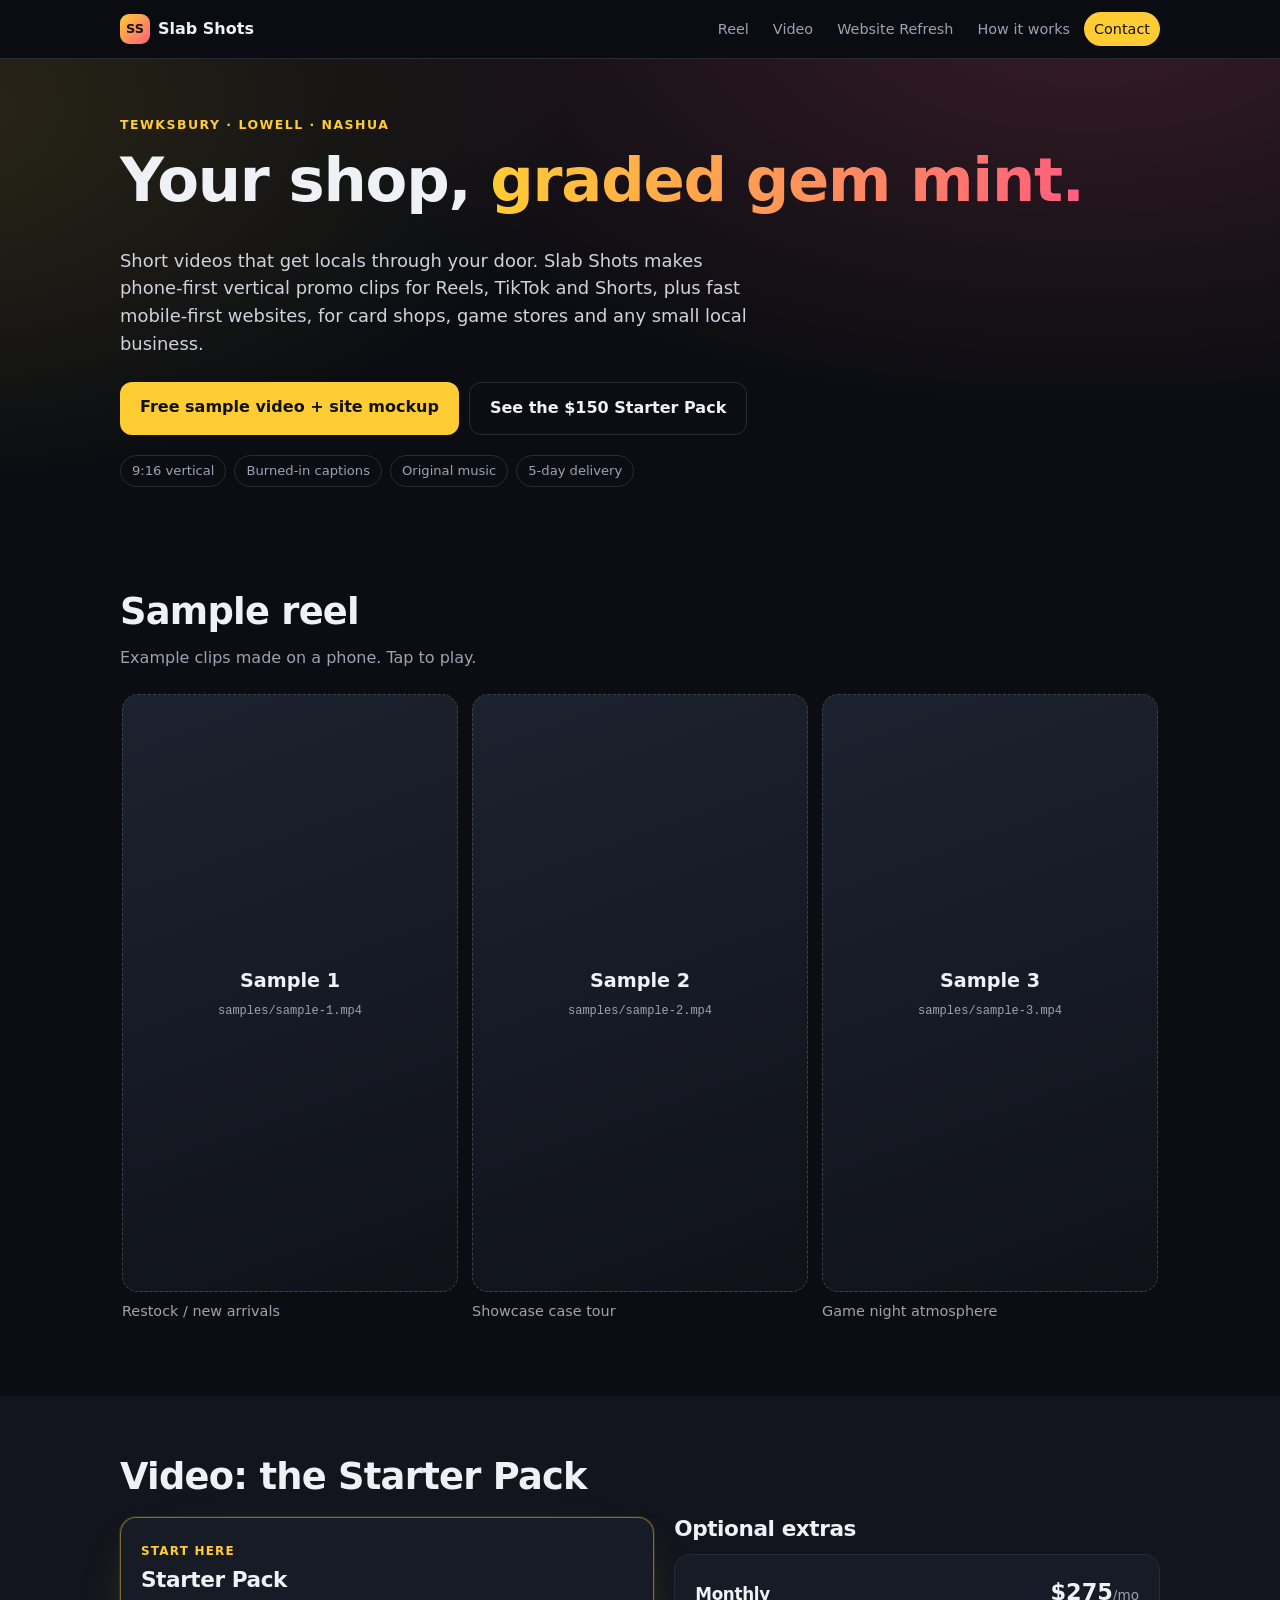
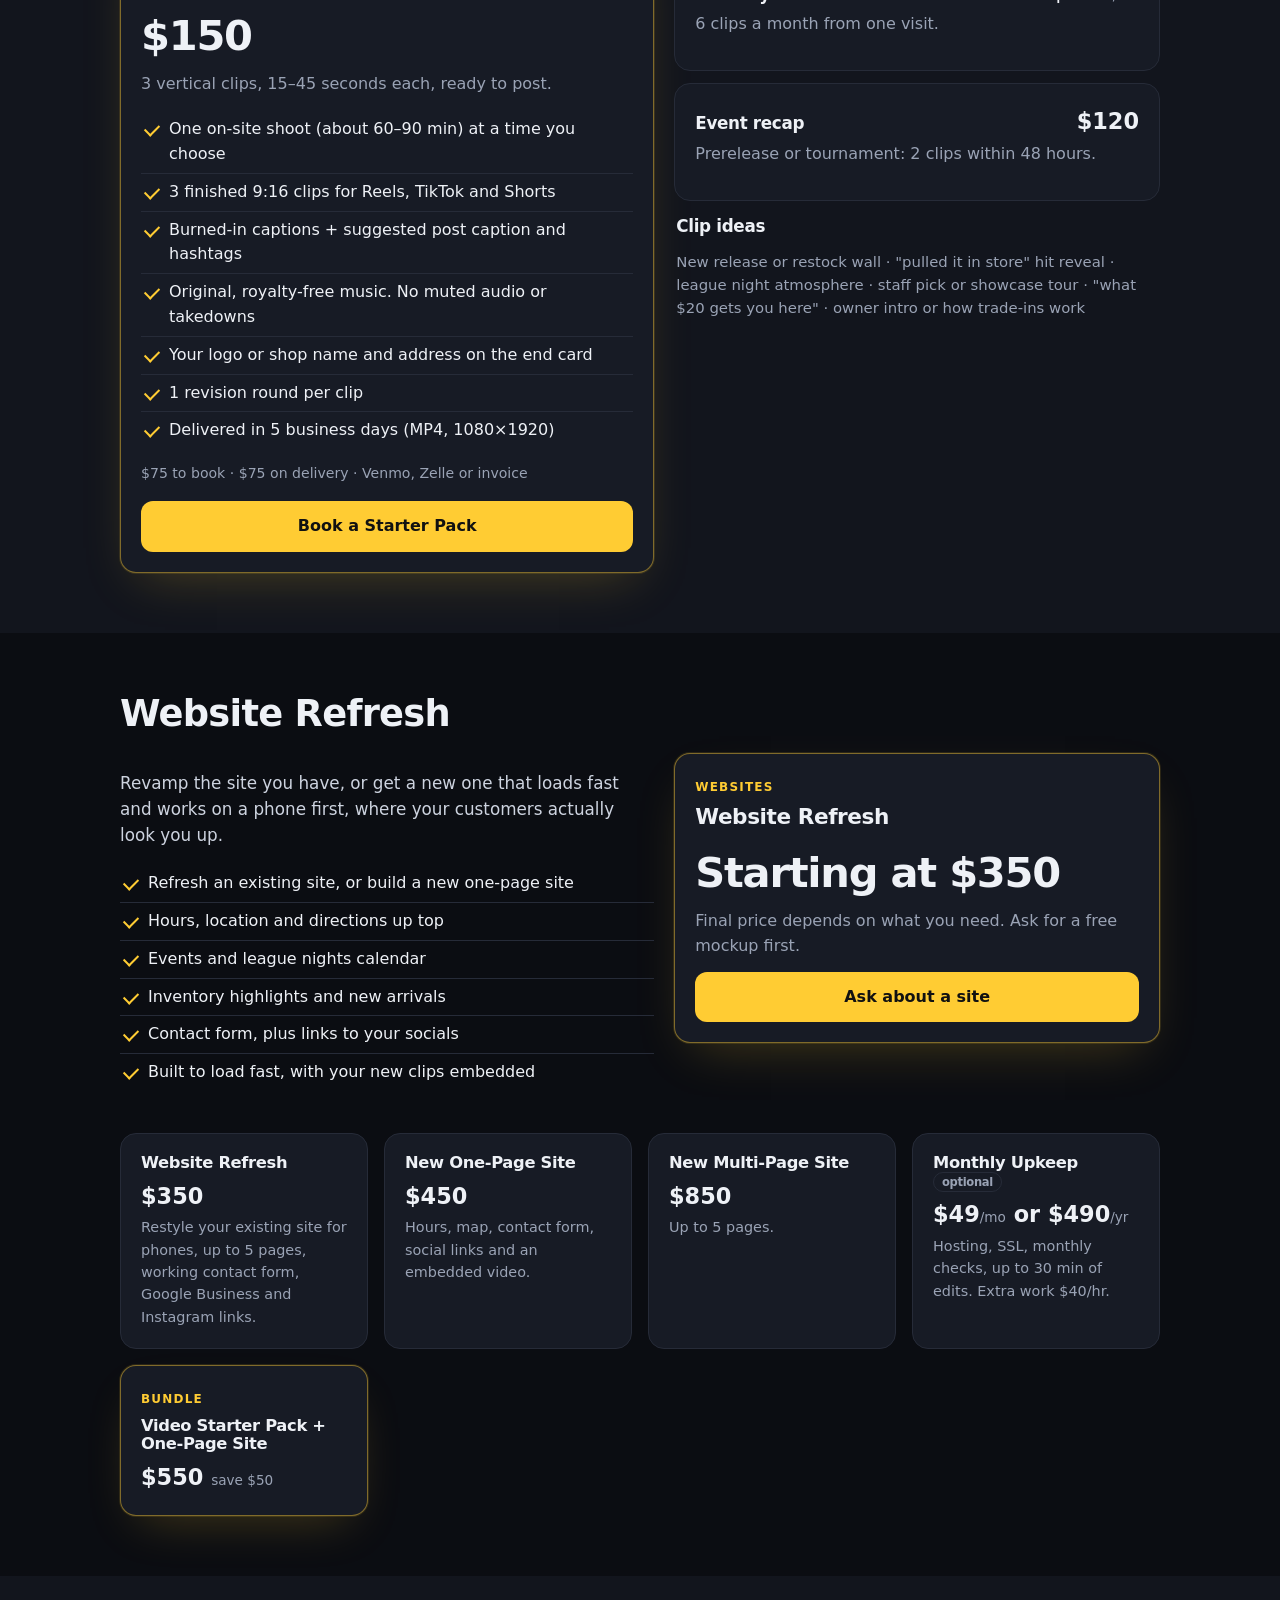
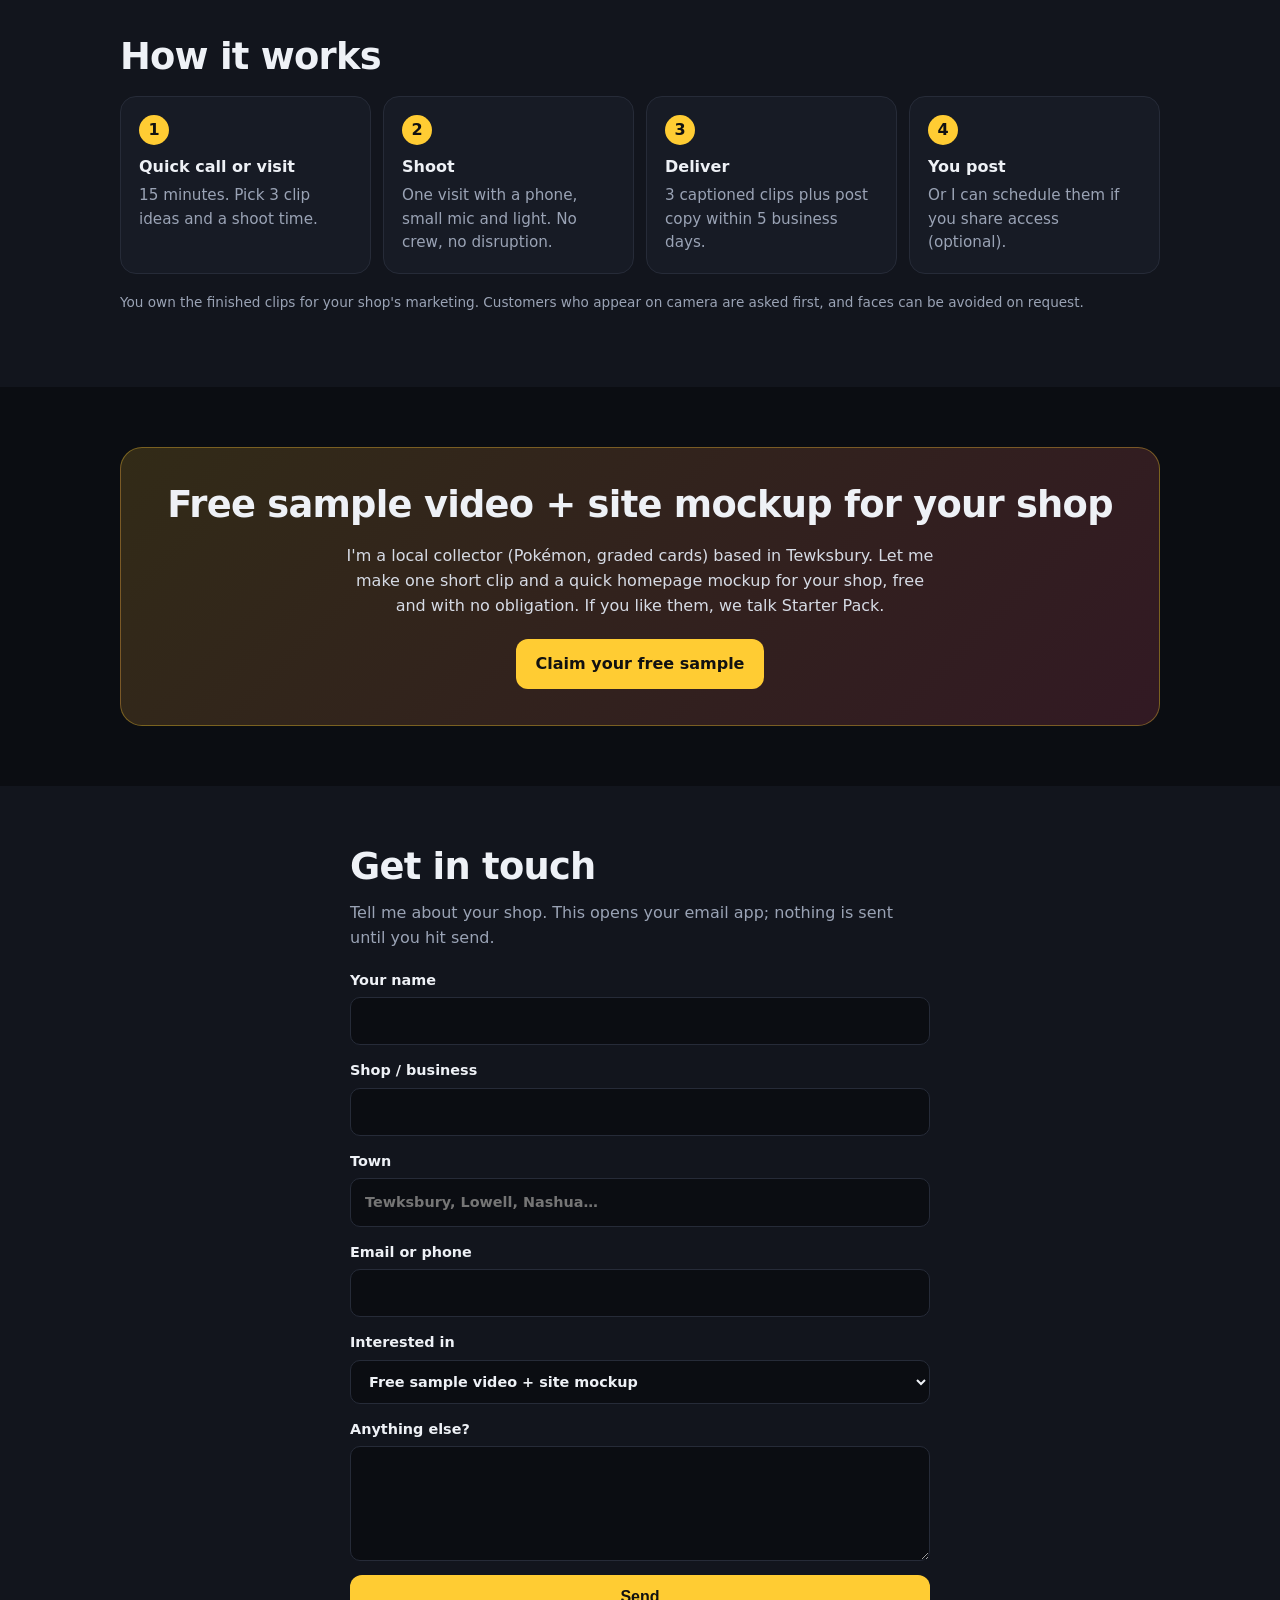
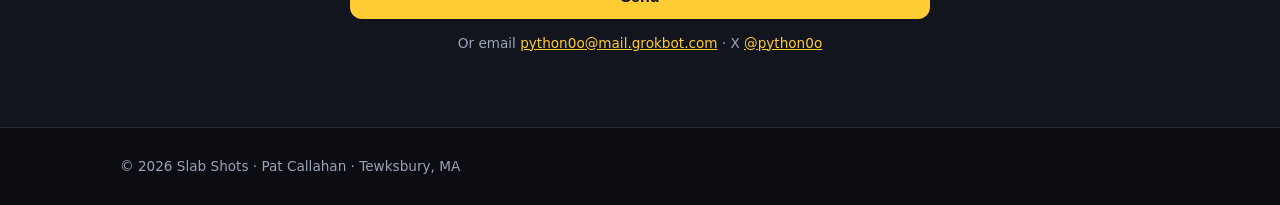
==== index.html @ 5a5bfcf8 "Initial Slab Shots site" ====
<!doctype html>
<html lang="en">
<head>
<meta charset="utf-8">
<meta name="viewport" content="width=device-width, initial-scale=1, viewport-fit=cover">
<title>Slab Shots · Graded-quality short videos &amp; websites for local businesses</title>
<meta name="description" content="Phone-first vertical promo videos and fast mobile websites for card shops, game stores and small businesses around Tewksbury, Lowell and Nashua.">
<meta name="theme-color" content="#0b0d12">
<link rel="stylesheet" href="styles.css">
</head>
<body>
<header class="nav">
  <div class="wrap nav-in">
    <a class="logo" href="#top"><span class="logo-mark">SS</span>Slab Shots</a>
    <nav aria-label="Main">
      <a href="#reel">Reel</a>
      <a href="#pricing">Video</a>
      <a href="#website">Website Refresh</a>
      <a href="#how">How it works</a>
      <a class="nav-cta" href="#contact">Contact</a>
    </nav>
  </div>
</header>

<main id="top">
  <section class="hero">
    <div class="wrap">
      <p class="eyebrow">Tewksbury · Lowell · Nashua</p>
      <h1>Your shop, <span class="hl">graded gem mint.</span></h1>
      <p class="lede">Short videos that get locals through your door. Slab Shots makes phone-first vertical promo clips for Reels, TikTok and Shorts, plus fast mobile-first websites, for card shops, game stores and any small local business.</p>
      <div class="btns">
        <a class="btn primary" href="#sample">Free sample video + site mockup</a>
        <a class="btn ghost" href="#pricing">See the $150 Starter Pack</a>
      </div>
      <ul class="chips">
        <li>9:16 vertical</li><li>Burned-in captions</li><li>Original music</li><li>5-day delivery</li>
      </ul>
    </div>
  </section>

  <section id="reel" class="section">
    <div class="wrap">
      <h2>Sample reel</h2>
      <p class="sub">Example clips made on a phone. Tap to play.</p>
      <!-- To swap: drop MP4s at samples/sample-1.mp4 … sample-3.mp4 (1080x1920), or change the src attributes below. -->
      <div class="reel">
        <figure class="clip empty">
          <video src="samples/sample-1.mp4" playsinline muted loop controls preload="metadata"></video>
          <div class="ph"><span>Sample 1</span><small>samples/sample-1.mp4</small></div>
          <figcaption>Restock / new arrivals</figcaption>
        </figure>
        <figure class="clip empty">
          <video src="samples/sample-2.mp4" playsinline muted loop controls preload="metadata"></video>
          <div class="ph"><span>Sample 2</span><small>samples/sample-2.mp4</small></div>
          <figcaption>Showcase case tour</figcaption>
        </figure>
        <figure class="clip empty">
          <video src="samples/sample-3.mp4" playsinline muted loop controls preload="metadata"></video>
          <div class="ph"><span>Sample 3</span><small>samples/sample-3.mp4</small></div>
          <figcaption>Game night atmosphere</figcaption>
        </figure>
      </div>
    </div>
  </section>

  <section id="pricing" class="section alt">
    <div class="wrap">
      <h2>Video: the Starter Pack</h2>
      <div class="grid2">
        <article class="card feature">
          <p class="tag">Start here</p>
          <h3>Starter Pack</h3>
          <p class="price">$150</p>
          <p class="muted">3 vertical clips, 15–45 seconds each, ready to post.</p>
          <ul class="ticks">
            <li>One on-site shoot (about 60–90 min) at a time you choose</li>
            <li>3 finished 9:16 clips for Reels, TikTok and Shorts</li>
            <li>Burned-in captions + suggested post caption and hashtags</li>
            <li>Original, royalty-free music. No muted audio or takedowns</li>
            <li>Your logo or shop name and address on the end card</li>
            <li>1 revision round per clip</li>
            <li>Delivered in 5 business days (MP4, 1080×1920)</li>
          </ul>
          <p class="pay">$75 to book · $75 on delivery · Venmo, Zelle or invoice</p>
          <a class="btn primary block" href="#contact">Book a Starter Pack</a>
        </article>
        <div class="extras">
          <h3>Optional extras</h3>
          <article class="card">
            <div class="row"><h4>Monthly</h4><p class="price-sm">$275<span>/mo</span></p></div>
            <p class="muted">6 clips a month from one visit.</p>
          </article>
          <article class="card">
            <div class="row"><h4>Event recap</h4><p class="price-sm">$120</p></div>
            <p class="muted">Prerelease or tournament: 2 clips within 48 hours.</p>
          </article>
          <div class="ideas">
            <h4>Clip ideas</h4>
            <p>New release or restock wall · "pulled it in store" hit reveal · league night atmosphere · staff pick or showcase tour · "what $20 gets you here" · owner intro or how trade-ins work</p>
          </div>
        </div>
      </div>
    </div>
  </section>

  <section id="website" class="section">
    <div class="wrap">
      <h2>Website Refresh</h2>
      <div class="grid2">
        <div>
          <p class="lede sm">Revamp the site you have, or get a new one that loads fast and works on a phone first, where your customers actually look you up.</p>
          <ul class="ticks">
            <li>Refresh an existing site, or build a new one-page site</li>
            <li>Hours, location and directions up top</li>
            <li>Events and league nights calendar</li>
            <li>Inventory highlights and new arrivals</li>
            <li>Contact form, plus links to your socials</li>
            <li>Built to load fast, with your new clips embedded</li>
          </ul>
        </div>
        <article class="card feature">
          <p class="tag">Websites</p>
          <h3>Website Refresh</h3>
          <p class="price">Starting at $350</p>
          <p class="muted">Final price depends on what you need. Ask for a free mockup first.</p>
          <a class="btn primary block" href="#contact">Ask about a site</a>
        </article>
      </div>
      <div class="plans">
        <article class="card plan"><h4>Website Refresh</h4><p class="price-sm">$350</p><p class="muted">Restyle your existing site for phones, up to 5 pages, working contact form, Google Business and Instagram links.</p></article>
        <article class="card plan"><h4>New One-Page Site</h4><p class="price-sm">$450</p><p class="muted">Hours, map, contact form, social links and an embedded video.</p></article>
        <article class="card plan"><h4>New Multi-Page Site</h4><p class="price-sm">$850</p><p class="muted">Up to 5 pages.</p></article>
        <article class="card plan"><h4>Monthly Upkeep <span class="opt">optional</span></h4><p class="price-sm">$49<span>/mo</span> or $490<span>/yr</span></p><p class="muted">Hosting, SSL, monthly checks, up to 30 min of edits. Extra work $40/hr.</p></article>
        <article class="card plan feature"><p class="tag">Bundle</p><h4>Video Starter Pack + One-Page Site</h4><p class="price-sm">$550 <span>save $50</span></p></article>
      </div>
    </div>
  </section>

  <section id="how" class="section alt">
    <div class="wrap">
      <h2>How it works</h2>
      <ol class="steps">
        <li><b>Quick call or visit</b><span>15 minutes. Pick 3 clip ideas and a shoot time.</span></li>
        <li><b>Shoot</b><span>One visit with a phone, small mic and light. No crew, no disruption.</span></li>
        <li><b>Deliver</b><span>3 captioned clips plus post copy within 5 business days.</span></li>
        <li><b>You post</b><span>Or I can schedule them if you share access (optional).</span></li>
      </ol>
      <p class="fine">You own the finished clips for your shop's marketing. Customers who appear on camera are asked first, and faces can be avoided on request.</p>
    </div>
  </section>

  <section id="sample" class="section">
    <div class="wrap">
      <div class="cta-box">
        <h2>Free sample video + site mockup for your shop</h2>
        <p>I'm a local collector (Pokémon, graded cards) based in Tewksbury. Let me make one short clip and a quick homepage mockup for your shop, free and with no obligation. If you like them, we talk Starter Pack.</p>
        <a class="btn primary" href="#contact">Claim your free sample</a>
      </div>
    </div>
  </section>

  <section id="contact" class="section alt">
    <div class="wrap narrow">
      <h2>Get in touch</h2>
      <p class="sub">Tell me about your shop. This opens your email app; nothing is sent until you hit send.</p>
      <form class="form" action="mailto:python0o@mail.grokbot.com" method="post" enctype="text/plain">
        <label>Your name<input name="name" autocomplete="name" required></label>
        <label>Shop / business<input name="shop" required></label>
        <label>Town<input name="town" placeholder="Tewksbury, Lowell, Nashua…"></label>
        <label>Email or phone<input name="reply_to" required></label>
        <label>Interested in
          <select name="interest">
            <option>Free sample video + site mockup</option>
            <option>Starter Pack ($150)</option>
            <option>Monthly clips</option>
            <option>Event recap</option>
            <option>Website Refresh</option>
          </select>
        </label>
        <label>Anything else?<textarea name="message" rows="4"></textarea></label>
        <button class="btn primary block" type="submit">Send</button>
      </form>
      <p class="fine center">Or email <a href="mailto:python0o@mail.grokbot.com">python0o@mail.grokbot.com</a> · X <a href="https://x.com/python0o">@python0o</a></p>
    </div>
  </section>
</main>

<footer class="foot">
  <div class="wrap">© 2026 Slab Shots · Pat Callahan · Tewksbury, MA</div>
</footer>
<script>
/* Clips show a placeholder until their MP4 loads. */
document.querySelectorAll('.clip video').forEach(function(v){
  var c=v.closest('.clip');
  function ok(){c.classList.remove('empty');}
  if(v.readyState>=2) ok();
  v.addEventListener('loadeddata', ok);
});
</script>
</body>
</html>
---- styles.css ----
:root{--bg:#0b0d12;--bg2:#12151d;--card:#171b25;--line:#262b38;--fg:#eef1f6;--mut:#9aa3b5;--acc:#ffcc33;--acc2:#ff5e7e;--r:16px}
*{box-sizing:border-box}
html{scroll-behavior:smooth;scroll-padding-top:64px}
body{margin:0;font:16px/1.55 system-ui,-apple-system,"Segoe UI",Roboto,Inter,sans-serif;background:var(--bg);color:var(--fg);-webkit-font-smoothing:antialiased}
a{color:var(--acc)}
.wrap{max-width:1080px;margin:0 auto;padding:0 20px}
.narrow{max-width:620px}
h1,h2,h3,h4{line-height:1.15;margin:0 0 .5em;letter-spacing:-.02em}
h1{font-size:clamp(2.1rem,7vw,3.8rem);font-weight:800}
h2{font-size:clamp(1.6rem,4.6vw,2.3rem);font-weight:750}
h3{font-size:1.35rem}
h4{font-size:1.05rem;margin:0}
.nav{position:sticky;top:0;z-index:10;background:rgba(11,13,18,.85);backdrop-filter:blur(10px);border-bottom:1px solid var(--line)}
.nav-in{display:flex;align-items:center;justify-content:space-between;gap:12px;height:58px}
.logo{display:flex;align-items:center;gap:8px;font-weight:800;color:var(--fg);text-decoration:none;white-space:nowrap}
.logo-mark{display:grid;place-items:center;width:30px;height:30px;border-radius:9px;background:linear-gradient(135deg,var(--acc),var(--acc2));color:#111;font-size:.8rem}
nav{display:flex;gap:4px;overflow-x:auto;scrollbar-width:none}
nav::-webkit-scrollbar{display:none}
nav a{color:var(--mut);text-decoration:none;font-size:.9rem;padding:6px 10px;border-radius:999px;white-space:nowrap}
nav a:hover{color:var(--fg);background:var(--card)}
.nav-cta{color:#111!important;background:var(--acc)}
@media (max-width:720px){nav a:not(.nav-cta):not([href="#website"]){display:none}}
.hero{padding:56px 0 44px;background:radial-gradient(800px 400px at 85% -10%,rgba(255,94,126,.18),transparent),radial-gradient(700px 380px at -10% 10%,rgba(255,204,51,.14),transparent)}
.eyebrow{color:var(--acc);font-weight:700;text-transform:uppercase;letter-spacing:.12em;font-size:.78rem;margin:0 0 12px}
.hl{background:linear-gradient(90deg,var(--acc),var(--acc2));-webkit-background-clip:text;background-clip:text;color:transparent}
.lede{font-size:1.12rem;color:#cdd3df;max-width:640px}
.lede.sm{font-size:1.05rem}
.btns{display:flex;flex-wrap:wrap;gap:10px;margin:24px 0 20px}
.btn{display:inline-block;padding:13px 20px;border-radius:12px;font-weight:700;text-decoration:none;border:0;font-size:1rem;cursor:pointer;text-align:center}
.btn.primary{background:var(--acc);color:#111}
.btn.primary:hover{filter:brightness(1.07)}
.btn.ghost{border:1px solid var(--line);color:var(--fg)}
.btn.block{display:block;width:100%}
.chips{list-style:none;padding:0;margin:0;display:flex;flex-wrap:wrap;gap:8px}
.chips li{font-size:.82rem;color:var(--mut);border:1px solid var(--line);padding:5px 11px;border-radius:999px}
.section{padding:60px 0}
.section.alt{background:var(--bg2)}
.sub{color:var(--mut);margin-top:-6px}
.reel{display:grid;grid-auto-flow:column;grid-auto-columns:72%;gap:14px;overflow-x:auto;scroll-snap-type:x mandatory;padding:6px 2px 14px;margin-top:18px}
@media (min-width:720px){.reel{grid-auto-flow:row;grid-template-columns:repeat(3,1fr);overflow:visible}}
.clip{margin:0;scroll-snap-align:center;position:relative}
.clip video,.clip .ph{width:100%;aspect-ratio:9/16;border-radius:var(--r);background:#000;display:block;object-fit:cover}
.clip .ph{display:none;place-content:center;text-align:center;gap:6px;background:linear-gradient(160deg,#1d2230,#0f1219);border:1px dashed #3a4152;color:var(--mut)}
.clip .ph span{font-size:1.2rem;font-weight:700;color:var(--fg)}
.clip .ph small{font-family:ui-monospace,monospace;font-size:.75rem}
.clip.empty video{display:none}
.clip.empty .ph{display:grid}
.clip figcaption{font-size:.9rem;color:var(--mut);margin-top:8px}
.grid2{display:grid;gap:20px}
@media (min-width:860px){.grid2{grid-template-columns:1.1fr 1fr;align-items:start}}
.card{background:var(--card);border:1px solid var(--line);border-radius:var(--r);padding:20px}
.card.feature{border-color:rgba(255,204,51,.45);box-shadow:0 0 0 1px rgba(255,204,51,.12),0 20px 50px -20px rgba(255,204,51,.25)}
.tag{display:inline-block;margin:0 0 8px;font-size:.75rem;font-weight:700;text-transform:uppercase;letter-spacing:.1em;color:var(--acc)}
.price{font-size:2.6rem;font-weight:800;margin:0 0 4px;letter-spacing:-.03em}
.price-sm{font-size:1.4rem;font-weight:800;margin:0}
.price-sm span{font-size:.85rem;color:var(--mut);font-weight:500}
.muted{color:var(--mut);margin:.2em 0 .8em}
.ticks{list-style:none;padding:0;margin:14px 0}
.ticks li{position:relative;padding:6px 0 6px 28px;border-bottom:1px solid var(--line)}
.ticks li:last-child{border-bottom:0}
.ticks li::before{content:"";position:absolute;left:4px;top:13px;width:12px;height:7px;border-left:2px solid var(--acc);border-bottom:2px solid var(--acc);transform:rotate(-45deg)}
.pay{font-size:.88rem;color:var(--mut);margin:12px 0 16px}
.extras{display:grid;gap:12px}
.extras h3{margin-bottom:0}
.row{display:flex;justify-content:space-between;align-items:baseline;gap:10px}
.ideas{padding:4px 2px;color:var(--mut);font-size:.93rem}
.ideas h4{color:var(--fg);margin-bottom:6px}
.steps{list-style:none;counter-reset:s;padding:0;margin:18px 0;display:grid;gap:12px}
@media (min-width:860px){.steps{grid-template-columns:repeat(4,1fr)}}
.steps li{counter-increment:s;background:var(--card);border:1px solid var(--line);border-radius:var(--r);padding:18px;display:flex;flex-direction:column;gap:4px}
.steps li::before{content:counter(s);display:grid;place-items:center;width:30px;height:30px;border-radius:50%;background:var(--acc);color:#111;font-weight:800;margin-bottom:6px}
.steps span{color:var(--mut);font-size:.95rem}
.fine{font-size:.85rem;color:var(--mut)}
.center{text-align:center}
.cta-box{text-align:center;padding:36px 22px;border-radius:22px;background:linear-gradient(135deg,rgba(255,204,51,.16),rgba(255,94,126,.16));border:1px solid rgba(255,204,51,.35)}
.cta-box p{max-width:600px;margin:0 auto 20px;color:#d6dbe5}
.form{display:grid;gap:14px;margin-top:18px}
.form label{display:grid;gap:6px;font-size:.9rem;font-weight:600}
.form input,.form select,.form textarea{font:inherit;color:var(--fg);background:var(--bg);border:1px solid var(--line);border-radius:10px;padding:12px 14px;width:100%}
.form input:focus,.form select:focus,.form textarea:focus{outline:2px solid var(--acc);border-color:transparent}
.foot{padding:28px 0;color:var(--mut);font-size:.85rem;border-top:1px solid var(--line)}
.plans{display:grid;grid-template-columns:repeat(auto-fit,minmax(200px,1fr));gap:16px;margin-top:28px}
.plan h4{margin:0 0 6px;font-size:1.02rem}
.plan .muted{font-size:.9rem;margin-bottom:0}
.plan .opt{font-size:.72rem;font-weight:600;color:var(--mut);border:1px solid var(--line);border-radius:999px;padding:2px 8px;vertical-align:middle}
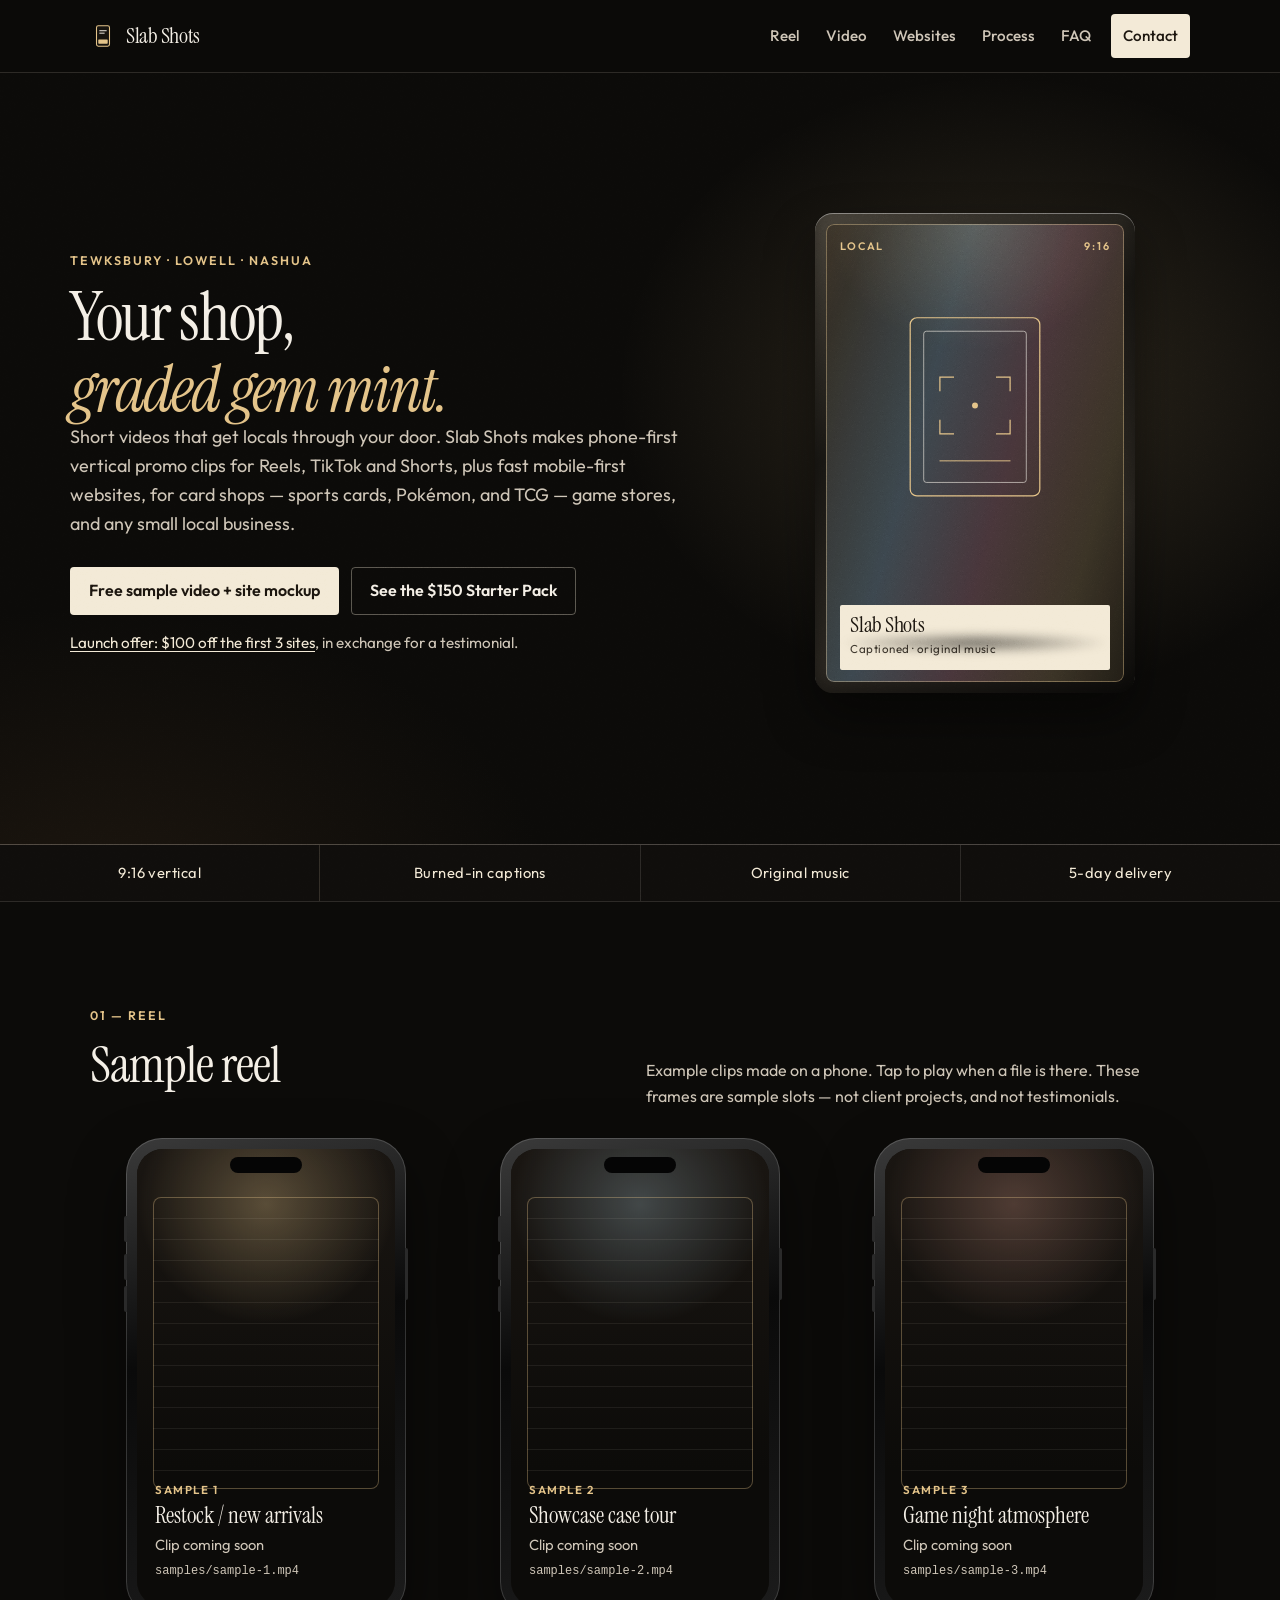
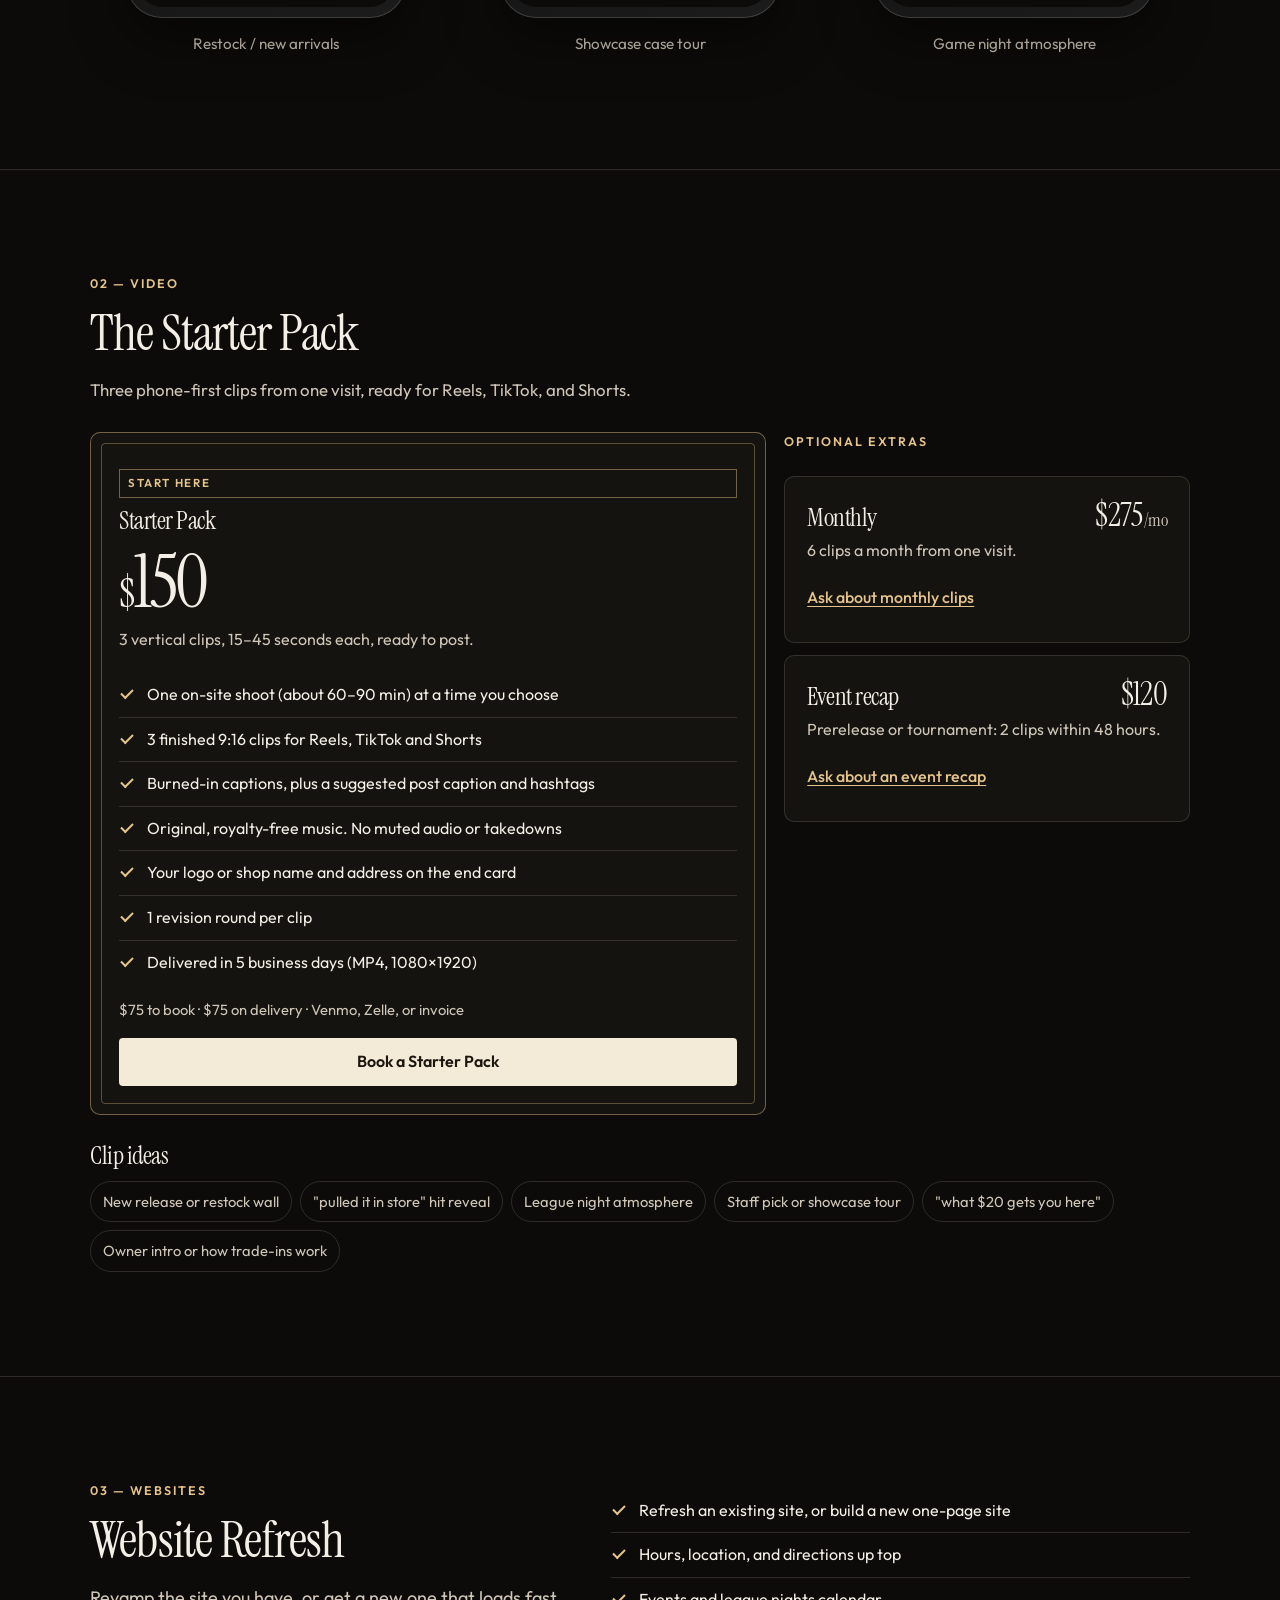
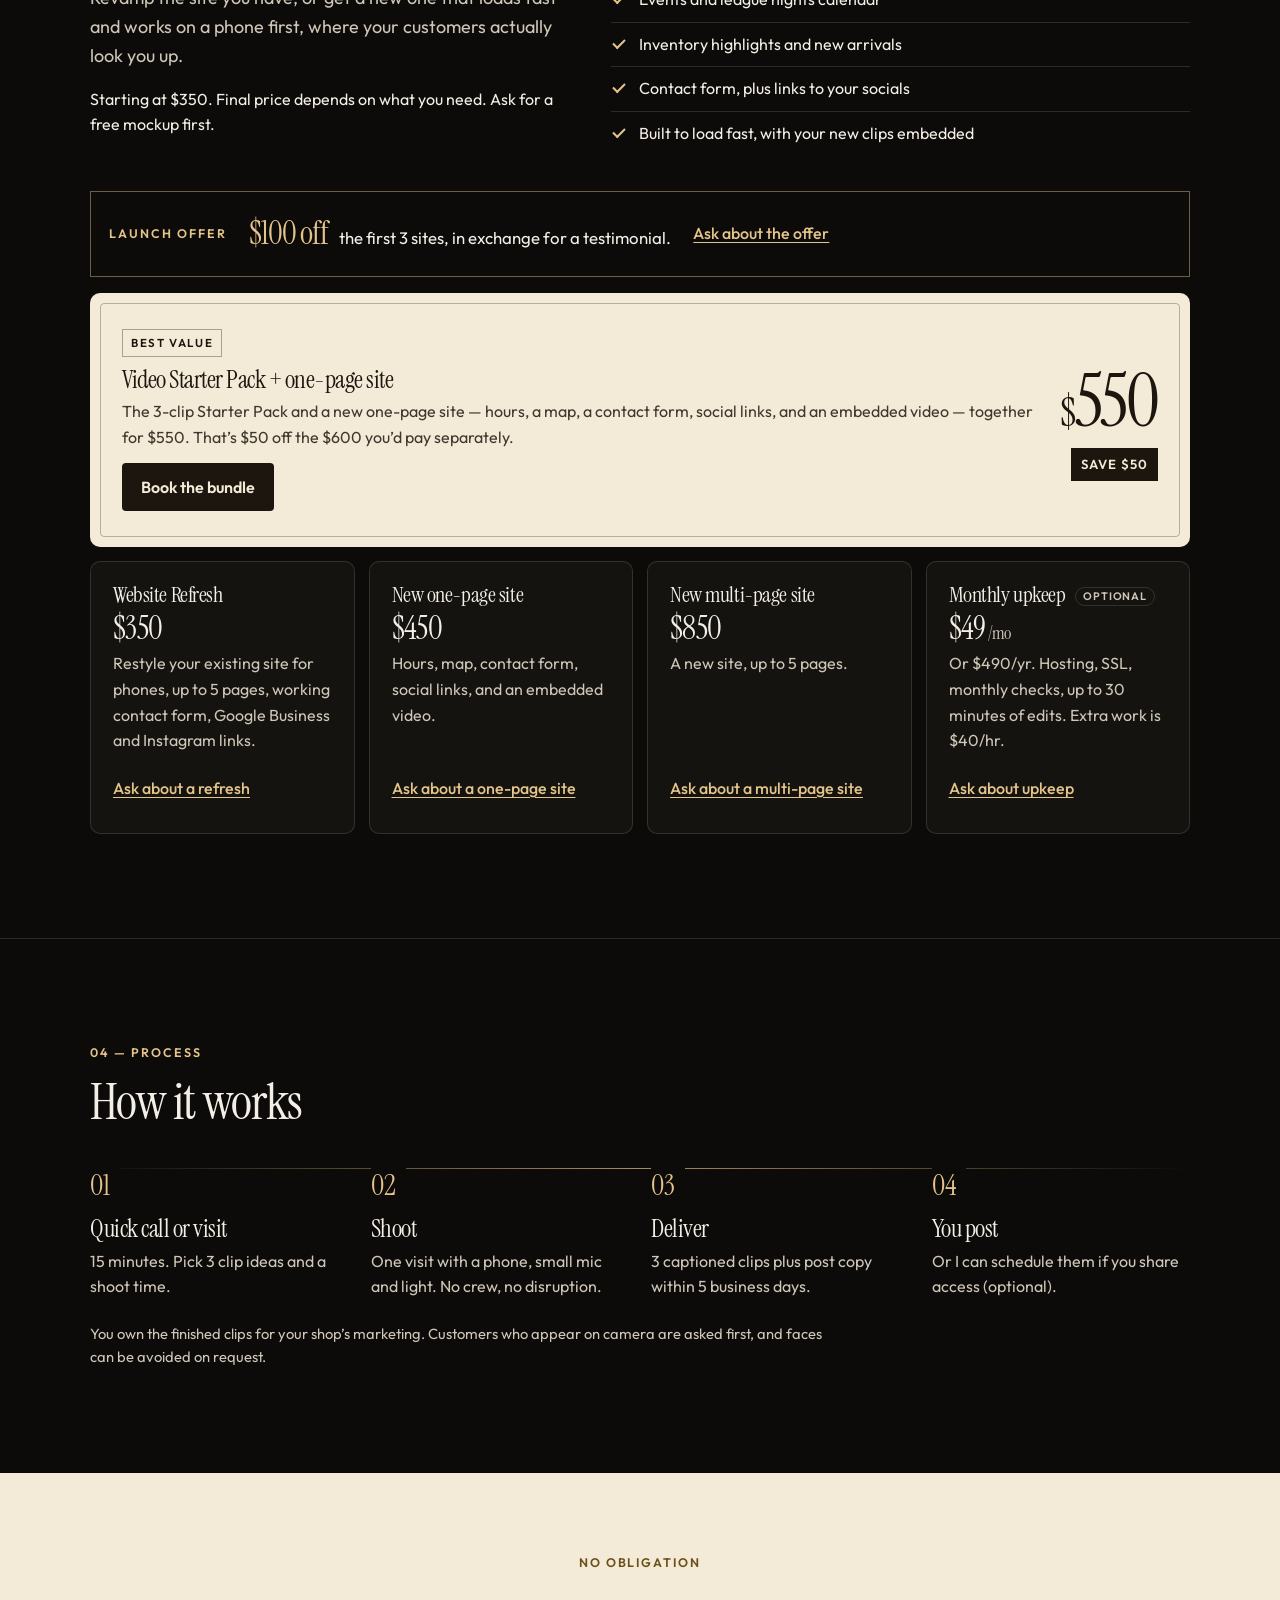
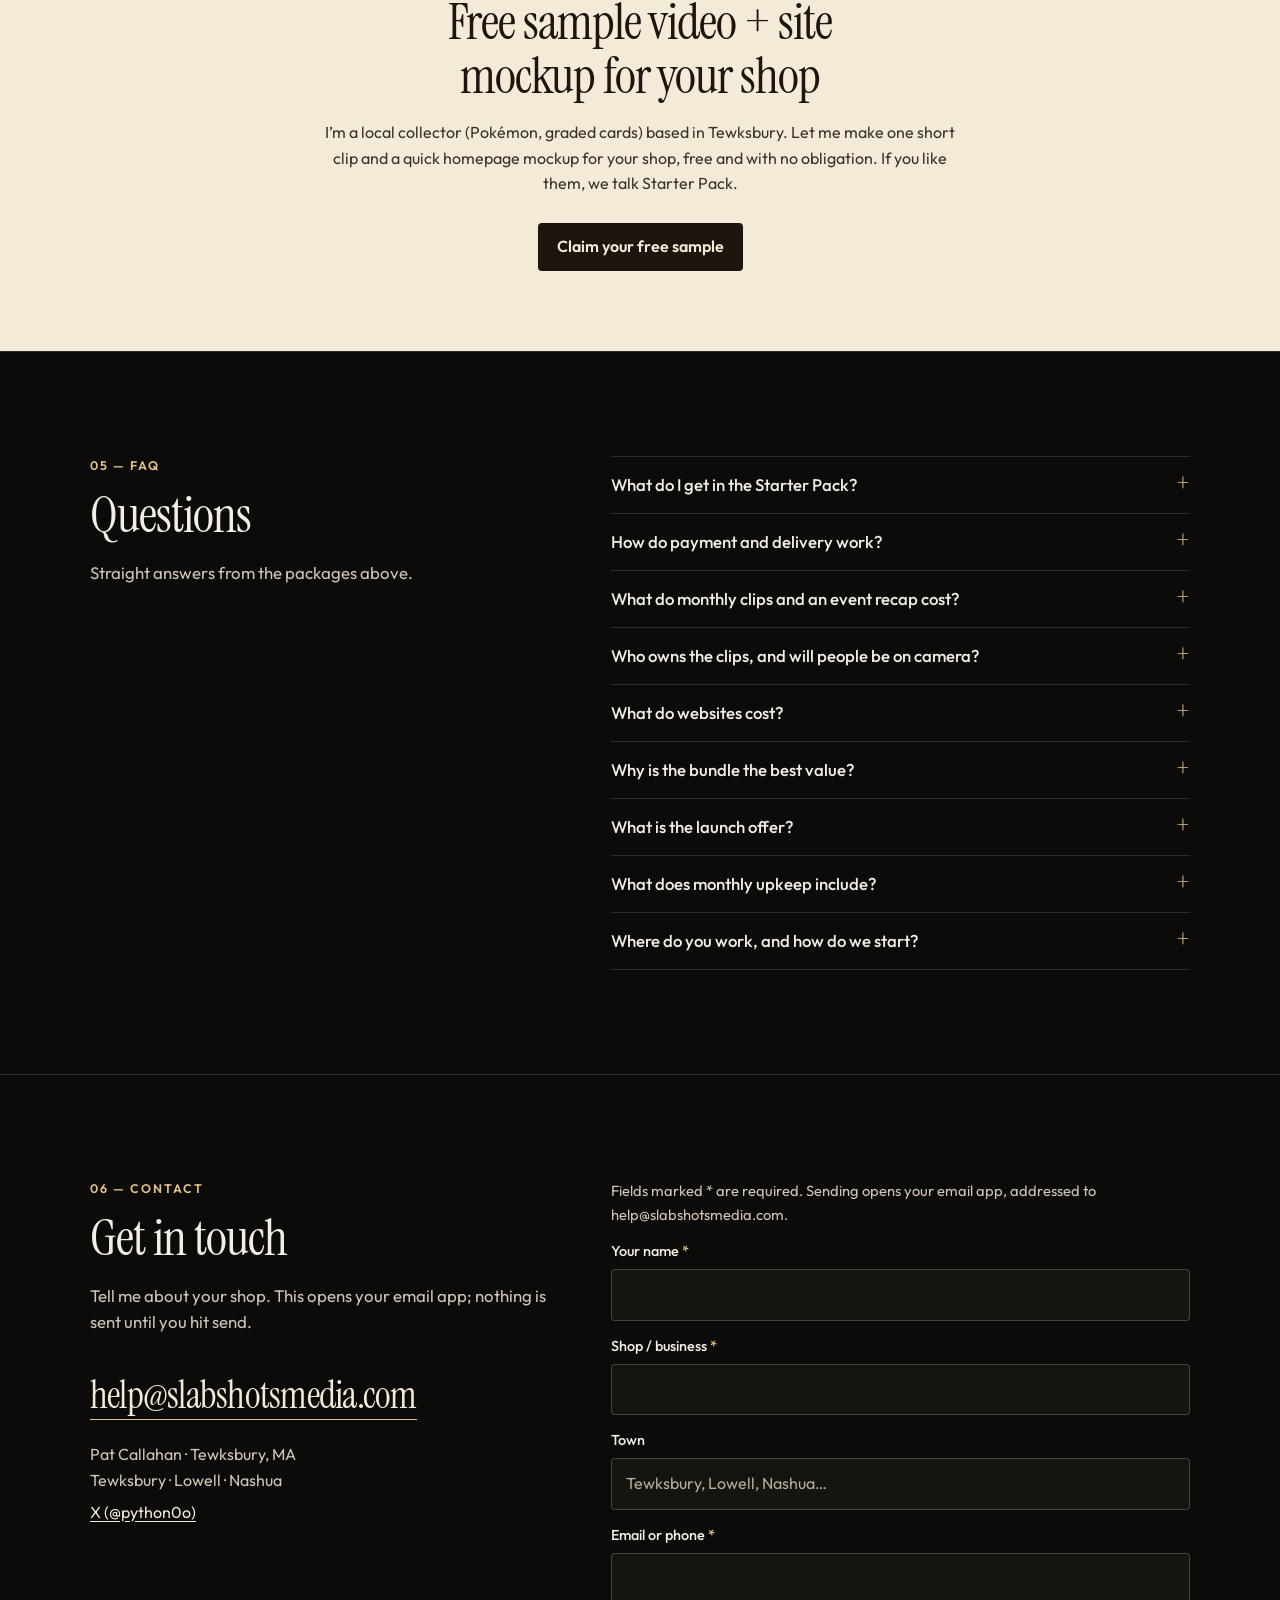
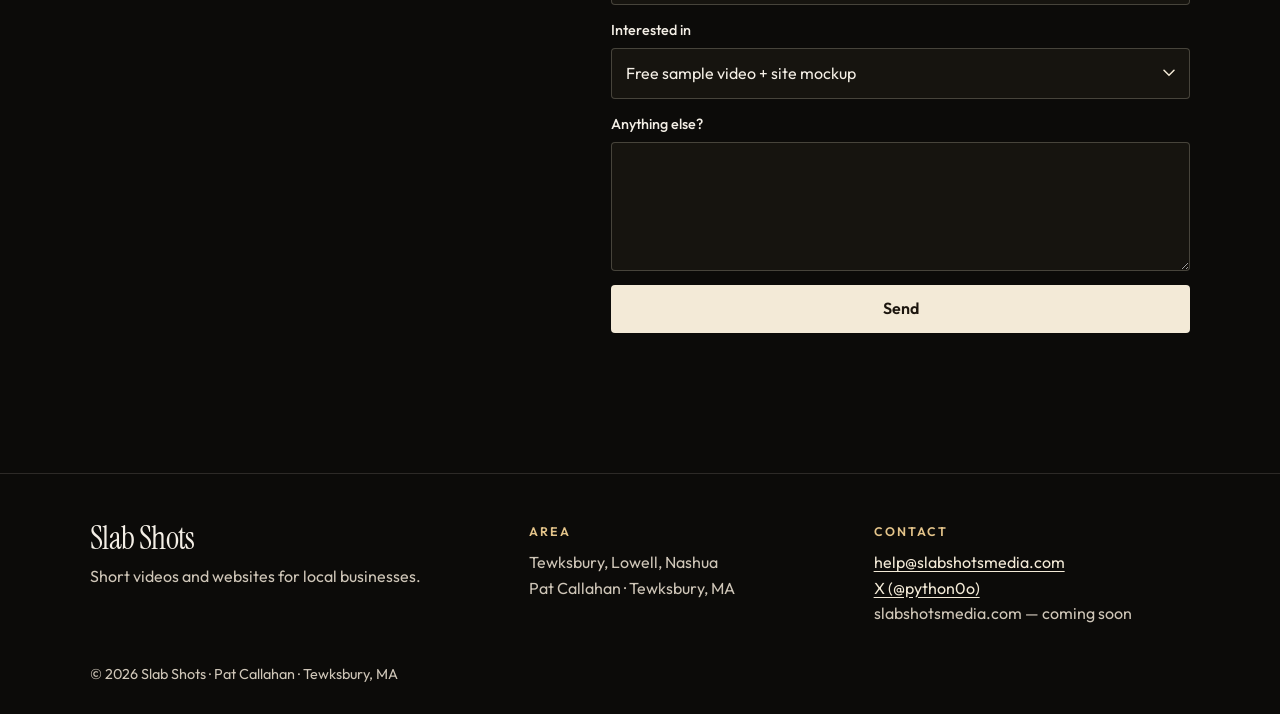
==== commit ebe7d8d0: "Redesign Slab Shots as a premium static one-page site. Keep the existing offers and prices, add a mo" ====
--- a/index.html
+++ b/index.html
@@ -3,199 +3,760 @@
 <head>
 <meta charset="utf-8">
 <meta name="viewport" content="width=device-width, initial-scale=1, viewport-fit=cover">
-<title>Slab Shots · Graded-quality short videos &amp; websites for local businesses</title>
-<meta name="description" content="Phone-first vertical promo videos and fast mobile websites for card shops, game stores and small businesses around Tewksbury, Lowell and Nashua.">
-<meta name="theme-color" content="#0b0d12">
+<script>document.documentElement.classList.add("js");</script>
+<title>Slab Shots · Graded-quality short videos &amp; websites</title>
+<meta name="description" content="Phone-first vertical promo videos and fast mobile websites for card shops, game stores, and small businesses around Tewksbury, Lowell, and Nashua.">
+<meta name="author" content="Pat Callahan">
+<meta name="theme-color" content="#0c0b09">
+<meta name="color-scheme" content="dark">
+<meta name="format-detection" content="telephone=no">
+<link rel="canonical" href="https://python0o.github.io/slabshots-site/">
+<meta property="og:type" content="website">
+<meta property="og:site_name" content="Slab Shots">
+<meta property="og:locale" content="en_US">
+<meta property="og:url" content="https://python0o.github.io/slabshots-site/">
+<meta property="og:title" content="Slab Shots · Graded-quality short videos &amp; websites">
+<meta property="og:description" content="Phone-first vertical promo videos and fast mobile websites for card shops, game stores, and small businesses around Tewksbury, Lowell, and Nashua.">
+<meta property="og:image" content="https://python0o.github.io/slabshots-site/og.png">
+<meta property="og:image:width" content="2400">
+<meta property="og:image:height" content="1260">
+<meta property="og:image:alt" content="Slab Shots. Your shop, graded gem mint. Vertical videos and websites for local card shops.">
+<meta name="twitter:card" content="summary_large_image">
+<meta name="twitter:site" content="@python0o">
+<meta name="twitter:title" content="Slab Shots · Graded-quality short videos &amp; websites">
+<meta name="twitter:description" content="Phone-first vertical promo videos and fast mobile websites for card shops, game stores, and small businesses around Tewksbury, Lowell, and Nashua.">
+<meta name="twitter:image" content="https://python0o.github.io/slabshots-site/og.png">
+<meta name="twitter:image:alt" content="Slab Shots. Your shop, graded gem mint. Vertical videos and websites for local card shops.">
+<link rel="icon" href="favicon.svg" type="image/svg+xml">
+<link rel="icon" href="favicon-32.png" sizes="32x32" type="image/png">
+<link rel="apple-touch-icon" href="apple-touch-icon.png">
+<link rel="preload" href="fonts/outfit-400.woff2" as="font" type="font/woff2" crossorigin>
+<link rel="preload" href="fonts/instrument-serif-regular.woff2" as="font" type="font/woff2" crossorigin>
+<link rel="preload" href="fonts/instrument-serif-italic.woff2" as="font" type="font/woff2" crossorigin>
 <link rel="stylesheet" href="styles.css">
+<script type="application/ld+json">
+{
+  "@context": "https://schema.org",
+  "@type": "ProfessionalService",
+  "name": "Slab Shots",
+  "description": "Phone-first vertical promo videos and fast mobile-first websites for card shops, game stores, and small local businesses.",
+  "url": "https://python0o.github.io/slabshots-site/",
+  "image": "https://python0o.github.io/slabshots-site/og.png",
+  "email": "help@slabshotsmedia.com",
+  "currenciesAccepted": "USD",
+  "paymentAccepted": "Venmo, Zelle, Invoice",
+  "founder": {
+    "@type": "Person",
+    "name": "Pat Callahan",
+    "sameAs": "https://x.com/python0o"
+  },
+  "address": {
+    "@type": "PostalAddress",
+    "addressLocality": "Tewksbury",
+    "addressRegion": "MA",
+    "addressCountry": "US"
+  },
+  "areaServed": ["Tewksbury", "Lowell", "Nashua"],
+  "sameAs": "https://x.com/python0o",
+  "hasOfferCatalog": {
+    "@type": "OfferCatalog",
+    "name": "Slab Shots services",
+    "itemListElement": [
+      {
+        "@type": "Offer",
+        "name": "Video Starter Pack",
+        "description": "3 vertical clips, 15–45 seconds each, ready to post.",
+        "price": "150",
+        "priceCurrency": "USD"
+      },
+      {
+        "@type": "Offer",
+        "name": "Monthly clips",
+        "description": "6 clips a month from one visit.",
+        "price": "275",
+        "priceCurrency": "USD"
+      },
+      {
+        "@type": "Offer",
+        "name": "Event recap",
+        "description": "Prerelease or tournament: 2 clips within 48 hours.",
+        "price": "120",
+        "priceCurrency": "USD"
+      },
+      {
+        "@type": "Offer",
+        "name": "Website Refresh",
+        "description": "Restyle an existing site for phones, up to 5 pages. Starting price.",
+        "price": "350",
+        "priceCurrency": "USD"
+      },
+      {
+        "@type": "Offer",
+        "name": "New one-page site",
+        "description": "Hours, map, contact form, social links, and an embedded video.",
+        "price": "450",
+        "priceCurrency": "USD"
+      },
+      {
+        "@type": "Offer",
+        "name": "New multi-page site",
+        "description": "A new site, up to 5 pages.",
+        "price": "850",
+        "priceCurrency": "USD"
+      },
+      {
+        "@type": "Offer",
+        "name": "Video Starter Pack + one-page site",
+        "description": "Bundle. Save $50 versus buying both separately.",
+        "price": "550",
+        "priceCurrency": "USD"
+      },
+      {
+        "@type": "Offer",
+        "name": "Monthly upkeep",
+        "description": "Hosting, SSL, monthly checks, up to 30 minutes of edits. Or $490/yr. Extra work $40/hr.",
+        "price": "49",
+        "priceCurrency": "USD"
+      }
+    ]
+  }
+}
+</script>
 </head>
 <body>
+<a class="skip" href="#top">Skip to content</a>
+
 <header class="nav">
   <div class="wrap nav-in">
-    <a class="logo" href="#top"><span class="logo-mark">SS</span>Slab Shots</a>
-    <nav aria-label="Main">
+    <a class="logo" href="#top">
+      <svg class="logo-mark" viewBox="0 0 32 32" aria-hidden="true">
+        <rect x="8" y="3.5" width="16" height="25" rx="2.2" fill="#17140f" stroke="#e4c48a" stroke-width="1.3"/>
+        <path d="M12 9.5h8M12 12.5h5.5" stroke="#f4efe6" stroke-width="1.2" stroke-linecap="round"/>
+        <rect x="10.2" y="20.2" width="11.6" height="5.2" rx="0.8" fill="#e4c48a"/>
+      </svg>
+      <span>Slab Shots</span>
+    </a>
+    <button type="button" class="nav-toggle" aria-expanded="false" aria-controls="site-nav" aria-label="Open menu">
+      <span class="burger" aria-hidden="true"></span>
+    </button>
+    <nav id="site-nav" class="nav-links" aria-label="Main">
       <a href="#reel">Reel</a>
       <a href="#pricing">Video</a>
-      <a href="#website">Website Refresh</a>
-      <a href="#how">How it works</a>
+      <a href="#website">Websites</a>
+      <a href="#how">Process</a>
+      <a href="#faq">FAQ</a>
       <a class="nav-cta" href="#contact">Contact</a>
     </nav>
   </div>
 </header>
 
-<main id="top">
-  <section class="hero">
-    <div class="wrap">
-      <p class="eyebrow">Tewksbury · Lowell · Nashua</p>
-      <h1>Your shop, <span class="hl">graded gem mint.</span></h1>
-      <p class="lede">Short videos that get locals through your door. Slab Shots makes phone-first vertical promo clips for Reels, TikTok and Shorts, plus fast mobile-first websites, for card shops, game stores and any small local business.</p>
-      <div class="btns">
-        <a class="btn primary" href="#sample">Free sample video + site mockup</a>
-        <a class="btn ghost" href="#pricing">See the $150 Starter Pack</a>
-      </div>
-      <ul class="chips">
-        <li>9:16 vertical</li><li>Burned-in captions</li><li>Original music</li><li>5-day delivery</li>
-      </ul>
-    </div>
+<main id="top" tabindex="-1">
+  <section class="hero" aria-labelledby="hero-title">
+    <div class="wrap hero-grid">
+      <div class="hero-copy">
+        <p class="kicker">Tewksbury · Lowell · Nashua</p>
+        <h1 id="hero-title">Your shop, <em>graded gem mint.</em></h1>
+        <p class="lede">Short videos that get locals through your door. Slab Shots makes phone-first vertical promo clips for Reels, TikTok and Shorts, plus fast mobile-first websites, for card shops — sports cards, Pokémon, and TCG — game stores, and any small local business.</p>
+        <div class="btns">
+          <a class="btn btn-primary" href="#sample" data-interest="Free sample video + site mockup">Free sample video + site mockup</a>
+          <a class="btn btn-ghost" href="#pricing">See the $150 Starter Pack</a>
+        </div>
+        <p class="hero-offer"><a href="#launch">Launch offer: $100 off the first 3 sites</a>, in exchange for a testimonial.</p>
+      </div>
+      <div class="hero-stage" aria-hidden="true">
+        <div class="slab-float">
+          <div class="slab" id="slab">
+            <div class="slab-inner">
+              <div class="holo"></div>
+              <div class="slab-shine"></div>
+              <div class="slab-face">
+                <div class="slab-top">
+                  <span>Local</span>
+                  <span>9:16</span>
+                </div>
+                <svg class="slab-mark" viewBox="0 0 200 210" aria-hidden="true">
+                  <rect x="52" y="22" width="96" height="132" rx="5" fill="none" stroke="#e4c48a" stroke-width="0.9"/>
+                  <rect x="62" y="32" width="76" height="112" rx="2" fill="none" stroke="#f4efe6" stroke-width="0.45"/>
+                  <path d="M84 66h-10v10M116 66h10v10M84 108h-10v-10M116 108h10v-10" fill="none" stroke="#e4c48a" stroke-width="0.9" stroke-linecap="square"/>
+                  <circle cx="100" cy="87" r="2.2" fill="#e4c48a"/>
+                  <path d="M74 128h52" stroke="#e4c48a" stroke-width="0.7" stroke-linecap="round"/>
+                </svg>
+                <div class="slab-plate">
+                  <p class="slab-brand">Slab Shots</p>
+                  <p class="slab-sub">Captioned · original music</p>
+                </div>
+              </div>
+            </div>
+          </div>
+        </div>
+        <div class="slab-ground" aria-hidden="true"></div>
+      </div>
+    </div>
+    <ul class="spec">
+      <li>9:16 vertical</li>
+      <li>Burned-in captions</li>
+      <li>Original music</li>
+      <li>5-day delivery</li>
+    </ul>
   </section>
 
-  <section id="reel" class="section">
-    <div class="wrap">
-      <h2>Sample reel</h2>
-      <p class="sub">Example clips made on a phone. Tap to play.</p>
-      <!-- To swap: drop MP4s at samples/sample-1.mp4 … sample-3.mp4 (1080x1920), or change the src attributes below. -->
+  <section id="reel" class="section" aria-labelledby="reel-title">
+    <div class="wrap section-head">
+      <div>
+        <p class="kicker">01 — Reel</p>
+        <h2 id="reel-title">Sample reel</h2>
+      </div>
+      <div class="section-head-aside">
+        <p>Example clips made on a phone. Tap to play when a file is there. These frames are sample slots — not client projects, and not testimonials.</p>
+        <div class="reel-nav">
+          <button type="button" class="icon-btn" id="reel-prev" aria-label="Previous sample">
+            <svg viewBox="0 0 16 16" aria-hidden="true"><path d="M10 3L5 8l5 5" fill="none" stroke="currentColor" stroke-width="1.5" stroke-linecap="round" stroke-linejoin="round"/></svg>
+          </button>
+          <button type="button" class="icon-btn" id="reel-next" aria-label="Next sample">
+            <svg viewBox="0 0 16 16" aria-hidden="true"><path d="M6 3l5 5-5 5" fill="none" stroke="currentColor" stroke-width="1.5" stroke-linecap="round" stroke-linejoin="round"/></svg>
+          </button>
+        </div>
+      </div>
+    </div>
+    <!-- Drop MP4s at samples/sample-1.mp4 … sample-3.mp4 (1080×1920). Placeholders stay until each file loads. -->
+    <div class="reel-scroller" id="reel-scroller" aria-label="Sample clips">
       <div class="reel">
-        <figure class="clip empty">
-          <video src="samples/sample-1.mp4" playsinline muted loop controls preload="metadata"></video>
-          <div class="ph"><span>Sample 1</span><small>samples/sample-1.mp4</small></div>
+        <figure class="clip">
+          <div class="phone">
+            <div class="bezel">
+              <div class="screen">
+                <div class="island" aria-hidden="true"></div>
+                <video src="samples/sample-1.mp4" playsinline loop preload="metadata" controls aria-label="Sample clip: Restock / new arrivals. Example slot, not a client project."></video>
+                <div class="ph">
+                  <p class="ph-kicker">Sample 1</p>
+                  <p class="ph-title">Restock / new arrivals</p>
+                  <p class="ph-state">Clip coming soon</p>
+                  <p class="ph-file"><code>samples/sample-1.mp4</code></p>
+                </div>
+                <button type="button" class="play-big" aria-label="Play sample: Restock / new arrivals">
+                  <svg viewBox="0 0 24 24" aria-hidden="true"><path d="M8 5.5v13l11-6.5-11-6.5z" fill="currentColor"/></svg>
+                </button>
+                <div class="controls">
+                  <button type="button" class="ctrl pause-btn" aria-label="Pause sample: Restock / new arrivals">Pause</button>
+                  <button type="button" class="ctrl mute-btn" aria-pressed="false" aria-label="Mute">Mute</button>
+                </div>
+              </div>
+            </div>
+          </div>
           <figcaption>Restock / new arrivals</figcaption>
         </figure>
-        <figure class="clip empty">
-          <video src="samples/sample-2.mp4" playsinline muted loop controls preload="metadata"></video>
-          <div class="ph"><span>Sample 2</span><small>samples/sample-2.mp4</small></div>
+        <figure class="clip">
+          <div class="phone">
+            <div class="bezel">
+              <div class="screen">
+                <div class="island" aria-hidden="true"></div>
+                <video src="samples/sample-2.mp4" playsinline loop preload="metadata" controls aria-label="Sample clip: Showcase case tour. Example slot, not a client project."></video>
+                <div class="ph">
+                  <p class="ph-kicker">Sample 2</p>
+                  <p class="ph-title">Showcase case tour</p>
+                  <p class="ph-state">Clip coming soon</p>
+                  <p class="ph-file"><code>samples/sample-2.mp4</code></p>
+                </div>
+                <button type="button" class="play-big" aria-label="Play sample: Showcase case tour">
+                  <svg viewBox="0 0 24 24" aria-hidden="true"><path d="M8 5.5v13l11-6.5-11-6.5z" fill="currentColor"/></svg>
+                </button>
+                <div class="controls">
+                  <button type="button" class="ctrl pause-btn" aria-label="Pause sample: Showcase case tour">Pause</button>
+                  <button type="button" class="ctrl mute-btn" aria-pressed="false" aria-label="Mute">Mute</button>
+                </div>
+              </div>
+            </div>
+          </div>
           <figcaption>Showcase case tour</figcaption>
         </figure>
-        <figure class="clip empty">
-          <video src="samples/sample-3.mp4" playsinline muted loop controls preload="metadata"></video>
-          <div class="ph"><span>Sample 3</span><small>samples/sample-3.mp4</small></div>
+        <figure class="clip">
+          <div class="phone">
+            <div class="bezel">
+              <div class="screen">
+                <div class="island" aria-hidden="true"></div>
+                <video src="samples/sample-3.mp4" playsinline loop preload="metadata" controls aria-label="Sample clip: Game night atmosphere. Example slot, not a client project."></video>
+                <div class="ph">
+                  <p class="ph-kicker">Sample 3</p>
+                  <p class="ph-title">Game night atmosphere</p>
+                  <p class="ph-state">Clip coming soon</p>
+                  <p class="ph-file"><code>samples/sample-3.mp4</code></p>
+                </div>
+                <button type="button" class="play-big" aria-label="Play sample: Game night atmosphere">
+                  <svg viewBox="0 0 24 24" aria-hidden="true"><path d="M8 5.5v13l11-6.5-11-6.5z" fill="currentColor"/></svg>
+                </button>
+                <div class="controls">
+                  <button type="button" class="ctrl pause-btn" aria-label="Pause sample: Game night atmosphere">Pause</button>
+                  <button type="button" class="ctrl mute-btn" aria-pressed="false" aria-label="Mute">Mute</button>
+                </div>
+              </div>
+            </div>
+          </div>
           <figcaption>Game night atmosphere</figcaption>
         </figure>
       </div>
     </div>
   </section>
 
-  <section id="pricing" class="section alt">
+  <section id="pricing" class="section" aria-labelledby="video-title">
     <div class="wrap">
-      <h2>Video: the Starter Pack</h2>
-      <div class="grid2">
+      <p class="kicker">02 — Video</p>
+      <h2 id="video-title">The Starter Pack</h2>
+      <p class="dek">Three phone-first clips from one visit, ready for Reels, TikTok, and Shorts.</p>
+      <div class="video-layout">
         <article class="card feature">
           <p class="tag">Start here</p>
           <h3>Starter Pack</h3>
-          <p class="price">$150</p>
+          <p class="price"><span>$</span>150</p>
           <p class="muted">3 vertical clips, 15–45 seconds each, ready to post.</p>
           <ul class="ticks">
             <li>One on-site shoot (about 60–90 min) at a time you choose</li>
             <li>3 finished 9:16 clips for Reels, TikTok and Shorts</li>
-            <li>Burned-in captions + suggested post caption and hashtags</li>
+            <li>Burned-in captions, plus a suggested post caption and hashtags</li>
             <li>Original, royalty-free music. No muted audio or takedowns</li>
             <li>Your logo or shop name and address on the end card</li>
             <li>1 revision round per clip</li>
             <li>Delivered in 5 business days (MP4, 1080×1920)</li>
           </ul>
-          <p class="pay">$75 to book · $75 on delivery · Venmo, Zelle or invoice</p>
-          <a class="btn primary block" href="#contact">Book a Starter Pack</a>
+          <p class="pay">$75 to book · $75 on delivery · Venmo, Zelle, or invoice</p>
+          <a class="btn btn-primary" href="#contact" data-interest="Starter Pack ($150)">Book a Starter Pack</a>
         </article>
         <div class="extras">
-          <h3>Optional extras</h3>
-          <article class="card">
-            <div class="row"><h4>Monthly</h4><p class="price-sm">$275<span>/mo</span></p></div>
+          <p class="kicker">Optional extras</p>
+          <article class="card mini">
+            <div class="row">
+              <h3>Monthly</h3>
+              <p class="price-sm">$275<span>/mo</span></p>
+            </div>
             <p class="muted">6 clips a month from one visit.</p>
+            <a class="text-link" href="#contact" data-interest="Monthly clips ($275)">Ask about monthly clips</a>
           </article>
-          <article class="card">
-            <div class="row"><h4>Event recap</h4><p class="price-sm">$120</p></div>
+          <article class="card mini">
+            <div class="row">
+              <h3>Event recap</h3>
+              <p class="price-sm">$120</p>
+            </div>
             <p class="muted">Prerelease or tournament: 2 clips within 48 hours.</p>
+            <a class="text-link" href="#contact" data-interest="Event recap ($120)">Ask about an event recap</a>
           </article>
-          <div class="ideas">
-            <h4>Clip ideas</h4>
-            <p>New release or restock wall · "pulled it in store" hit reveal · league night atmosphere · staff pick or showcase tour · "what $20 gets you here" · owner intro or how trade-ins work</p>
-          </div>
-        </div>
+        </div>
+      </div>
+      <div class="ideas-block">
+        <h3>Clip ideas</h3>
+        <ul class="ideas">
+          <li>New release or restock wall</li>
+          <li>"pulled it in store" hit reveal</li>
+          <li>League night atmosphere</li>
+          <li>Staff pick or showcase tour</li>
+          <li>"what $20 gets you here"</li>
+          <li>Owner intro or how trade-ins work</li>
+        </ul>
       </div>
     </div>
   </section>
 
-  <section id="website" class="section">
+  <section id="website" class="section" aria-labelledby="web-title">
     <div class="wrap">
-      <h2>Website Refresh</h2>
-      <div class="grid2">
+      <div class="split">
         <div>
-          <p class="lede sm">Revamp the site you have, or get a new one that loads fast and works on a phone first, where your customers actually look you up.</p>
-          <ul class="ticks">
-            <li>Refresh an existing site, or build a new one-page site</li>
-            <li>Hours, location and directions up top</li>
-            <li>Events and league nights calendar</li>
-            <li>Inventory highlights and new arrivals</li>
-            <li>Contact form, plus links to your socials</li>
-            <li>Built to load fast, with your new clips embedded</li>
-          </ul>
-        </div>
-        <article class="card feature">
-          <p class="tag">Websites</p>
+          <p class="kicker">03 — Websites</p>
+          <h2 id="web-title">Website Refresh</h2>
+          <p class="lede">Revamp the site you have, or get a new one that loads fast and works on a phone first, where your customers actually look you up.</p>
+          <p class="price-note">Starting at $350. Final price depends on what you need. Ask for a free mockup first.</p>
+        </div>
+        <ul class="ticks">
+          <li>Refresh an existing site, or build a new one-page site</li>
+          <li>Hours, location, and directions up top</li>
+          <li>Events and league nights calendar</li>
+          <li>Inventory highlights and new arrivals</li>
+          <li>Contact form, plus links to your socials</li>
+          <li>Built to load fast, with your new clips embedded</li>
+        </ul>
+      </div>
+
+      <aside class="launch" id="launch">
+        <p class="kicker">Launch offer</p>
+        <p class="launch-deal"><span>$100 off</span> the first 3 sites, in exchange for a testimonial.</p>
+        <a class="text-link" href="#contact" data-interest="Launch offer: $100 off a site">Ask about the offer</a>
+      </aside>
+
+      <article class="card bundle">
+        <div class="bundle-copy">
+          <p class="tag">Best value</p>
+          <h3>Video Starter Pack + one-page site</h3>
+          <p class="muted">The 3-clip Starter Pack and a new one-page site — hours, a map, a contact form, social links, and an embedded video — together for $550. That’s $50 off the $600 you’d pay separately.</p>
+          <a class="btn btn-dark" href="#contact" data-interest="Bundle: Starter Pack + one-page site ($550)">Book the bundle</a>
+        </div>
+        <p class="bundle-price"><span class="price"><span>$</span>550</span><span class="save">Save $50</span></p>
+      </article>
+
+      <div class="plans">
+        <article class="card plan">
           <h3>Website Refresh</h3>
-          <p class="price">Starting at $350</p>
-          <p class="muted">Final price depends on what you need. Ask for a free mockup first.</p>
-          <a class="btn primary block" href="#contact">Ask about a site</a>
+          <p class="price-sm">$350</p>
+          <p class="muted">Restyle your existing site for phones, up to 5 pages, working contact form, Google Business and Instagram links.</p>
+          <a class="text-link" href="#contact" data-interest="Website Refresh ($350)">Ask about a refresh</a>
         </article>
-      </div>
-      <div class="plans">
-        <article class="card plan"><h4>Website Refresh</h4><p class="price-sm">$350</p><p class="muted">Restyle your existing site for phones, up to 5 pages, working contact form, Google Business and Instagram links.</p></article>
-        <article class="card plan"><h4>New One-Page Site</h4><p class="price-sm">$450</p><p class="muted">Hours, map, contact form, social links and an embedded video.</p></article>
-        <article class="card plan"><h4>New Multi-Page Site</h4><p class="price-sm">$850</p><p class="muted">Up to 5 pages.</p></article>
-        <article class="card plan"><h4>Monthly Upkeep <span class="opt">optional</span></h4><p class="price-sm">$49<span>/mo</span> or $490<span>/yr</span></p><p class="muted">Hosting, SSL, monthly checks, up to 30 min of edits. Extra work $40/hr.</p></article>
-        <article class="card plan feature"><p class="tag">Bundle</p><h4>Video Starter Pack + One-Page Site</h4><p class="price-sm">$550 <span>save $50</span></p></article>
+        <article class="card plan">
+          <h3>New one-page site</h3>
+          <p class="price-sm">$450</p>
+          <p class="muted">Hours, map, contact form, social links, and an embedded video.</p>
+          <a class="text-link" href="#contact" data-interest="New one-page site ($450)">Ask about a one-page site</a>
+        </article>
+        <article class="card plan">
+          <h3>New multi-page site</h3>
+          <p class="price-sm">$850</p>
+          <p class="muted">A new site, up to 5 pages.</p>
+          <a class="text-link" href="#contact" data-interest="New site, up to 5 pages ($850)">Ask about a multi-page site</a>
+        </article>
+        <article class="card plan">
+          <h3>Monthly upkeep <span class="opt">optional</span></h3>
+          <p class="price-sm">$49<span>/mo</span></p>
+          <p class="muted">Or $490/yr. Hosting, SSL, monthly checks, up to 30 minutes of edits. Extra work is $40/hr.</p>
+          <a class="text-link" href="#contact" data-interest="Monthly upkeep ($49/mo or $490/yr)">Ask about upkeep</a>
+        </article>
       </div>
     </div>
   </section>
 
-  <section id="how" class="section alt">
+  <section id="how" class="section" aria-labelledby="how-title">
     <div class="wrap">
-      <h2>How it works</h2>
+      <p class="kicker">04 — Process</p>
+      <h2 id="how-title">How it works</h2>
       <ol class="steps">
-        <li><b>Quick call or visit</b><span>15 minutes. Pick 3 clip ideas and a shoot time.</span></li>
-        <li><b>Shoot</b><span>One visit with a phone, small mic and light. No crew, no disruption.</span></li>
-        <li><b>Deliver</b><span>3 captioned clips plus post copy within 5 business days.</span></li>
-        <li><b>You post</b><span>Or I can schedule them if you share access (optional).</span></li>
+        <li>
+          <span class="step-no" aria-hidden="true">01</span>
+          <h3>Quick call or visit</h3>
+          <p>15 minutes. Pick 3 clip ideas and a shoot time.</p>
+        </li>
+        <li>
+          <span class="step-no" aria-hidden="true">02</span>
+          <h3>Shoot</h3>
+          <p>One visit with a phone, small mic and light. No crew, no disruption.</p>
+        </li>
+        <li>
+          <span class="step-no" aria-hidden="true">03</span>
+          <h3>Deliver</h3>
+          <p>3 captioned clips plus post copy within 5 business days.</p>
+        </li>
+        <li>
+          <span class="step-no" aria-hidden="true">04</span>
+          <h3>You post</h3>
+          <p>Or I can schedule them if you share access (optional).</p>
+        </li>
       </ol>
-      <p class="fine">You own the finished clips for your shop's marketing. Customers who appear on camera are asked first, and faces can be avoided on request.</p>
+      <p class="fine">You own the finished clips for your shop’s marketing. Customers who appear on camera are asked first, and faces can be avoided on request.</p>
     </div>
   </section>
 
-  <section id="sample" class="section">
-    <div class="wrap">
-      <div class="cta-box">
-        <h2>Free sample video + site mockup for your shop</h2>
-        <p>I'm a local collector (Pokémon, graded cards) based in Tewksbury. Let me make one short clip and a quick homepage mockup for your shop, free and with no obligation. If you like them, we talk Starter Pack.</p>
-        <a class="btn primary" href="#contact">Claim your free sample</a>
-      </div>
+  <section class="band" id="sample" aria-labelledby="sample-title">
+    <div class="wrap band-in">
+      <p class="kicker">No obligation</p>
+      <h2 id="sample-title">Free sample video + site mockup for your shop</h2>
+      <p>I’m a local collector (Pokémon, graded cards) based in Tewksbury. Let me make one short clip and a quick homepage mockup for your shop, free and with no obligation. If you like them, we talk Starter Pack.</p>
+      <a class="btn btn-dark" href="#contact" data-interest="Free sample video + site mockup">Claim your free sample</a>
     </div>
   </section>
 
-  <section id="contact" class="section alt">
-    <div class="wrap narrow">
-      <h2>Get in touch</h2>
-      <p class="sub">Tell me about your shop. This opens your email app; nothing is sent until you hit send.</p>
-      <form class="form" action="mailto:python0o@mail.grokbot.com" method="post" enctype="text/plain">
-        <label>Your name<input name="name" autocomplete="name" required></label>
-        <label>Shop / business<input name="shop" required></label>
-        <label>Town<input name="town" placeholder="Tewksbury, Lowell, Nashua…"></label>
-        <label>Email or phone<input name="reply_to" required></label>
-        <label>Interested in
-          <select name="interest">
+  <section id="faq" class="section" aria-labelledby="faq-title">
+    <div class="wrap split">
+      <div class="split-intro">
+        <p class="kicker">05 — FAQ</p>
+        <h2 id="faq-title">Questions</h2>
+        <p class="dek">Straight answers from the packages above.</p>
+      </div>
+      <div class="faq">
+        <details>
+          <summary>What do I get in the Starter Pack?</summary>
+          <p>Three vertical clips, 15–45 seconds each, ready to post, for $150. That includes one on-site shoot of about 60–90 minutes at a time you choose. Each clip is 9:16 for Reels, TikTok, and Shorts, with burned-in captions, a suggested post caption and hashtags, original royalty-free music, and your logo or shop name and address on the end card. One revision round per clip. Delivered in 5 business days as an MP4 at 1080×1920.</p>
+        </details>
+        <details>
+          <summary>How do payment and delivery work?</summary>
+          <p>$75 to book and $75 on delivery, by Venmo, Zelle, or invoice. Clips arrive within 5 business days of the shoot. You post them, or I can schedule them if you share access. Scheduling is optional.</p>
+        </details>
+        <details>
+          <summary>What do monthly clips and an event recap cost?</summary>
+          <p>Monthly is $275 for 6 clips from one visit. An event recap — a prerelease or tournament — is $120 for 2 clips within 48 hours.</p>
+        </details>
+        <details>
+          <summary>Who owns the clips, and will people be on camera?</summary>
+          <p>You own the finished clips for your shop’s marketing. Customers who appear on camera are asked first, and faces can be avoided on request.</p>
+        </details>
+        <details>
+          <summary>What do websites cost?</summary>
+          <p>Website Refresh starts at $350: restyle the site you have for phones, up to 5 pages, with a working contact form and links to Google Business and Instagram. A new one-page site is $450, with hours, a map, a contact form, social links, and an embedded video. A new site up to 5 pages is $850. The final price depends on what you need. Ask for a free mockup first.</p>
+        </details>
+        <details>
+          <summary>Why is the bundle the best value?</summary>
+          <p>The Video Starter Pack plus a new one-page site is $550. Separately those are $150 and $450, so the bundle saves $50. It’s the best-value way to start with both a video and a site.</p>
+        </details>
+        <details>
+          <summary>What is the launch offer?</summary>
+          <p>$100 off the first 3 sites, in exchange for a testimonial. It applies to websites. Prices listed on this page are before that offer. There are no testimonials on this page — the sample reel is not client work.</p>
+        </details>
+        <details>
+          <summary>What does monthly upkeep include?</summary>
+          <p>Upkeep is optional. $49 a month or $490 a year covers hosting, SSL, monthly checks, and up to 30 minutes of edits. Extra work is $40 an hour.</p>
+        </details>
+        <details>
+          <summary>Where do you work, and how do we start?</summary>
+          <p>I’m a local collector (Pokémon, graded cards) based in Tewksbury, and I work with card shops, game stores, and other small businesses around Tewksbury, Lowell, and Nashua. Video starts with a 15-minute call or visit to pick 3 clip ideas and a shoot time, then one visit with a phone, a small mic, and a light — no crew and no disruption. Or claim a free sample clip and a quick homepage mockup, with no obligation.</p>
+        </details>
+      </div>
+    </div>
+  </section>
+
+  <section id="contact" class="section" aria-labelledby="contact-title">
+    <div class="wrap contact-grid">
+      <div>
+        <p class="kicker">06 — Contact</p>
+        <h2 id="contact-title">Get in touch</h2>
+        <p class="dek">Tell me about your shop. This opens your email app; nothing is sent until you hit send.</p>
+        <a class="big-mail" href="mailto:help@slabshotsmedia.com?subject=Slab%20Shots%20inquiry">help@slabshotsmedia.com</a>
+        <p class="contact-meta">Pat Callahan · Tewksbury, MA<br>Tewksbury · Lowell · Nashua</p>
+        <p class="contact-meta"><a href="https://x.com/python0o" rel="noopener noreferrer">X (@python0o)</a></p>
+      </div>
+      <!-- Mailto only. No form backend and no secrets. -->
+      <form class="form" action="mailto:help@slabshotsmedia.com" method="post" enctype="text/plain" aria-describedby="form-note">
+        <p class="fine" id="form-note">Fields marked * are required. Sending opens your email app, addressed to help@slabshotsmedia.com.</p>
+        <div class="field">
+          <label for="name">Your name <span aria-hidden="true">*</span></label>
+          <input id="name" name="name" autocomplete="name" required>
+        </div>
+        <div class="field">
+          <label for="shop">Shop / business <span aria-hidden="true">*</span></label>
+          <input id="shop" name="shop" autocomplete="organization" required>
+        </div>
+        <div class="field">
+          <label for="town">Town</label>
+          <input id="town" name="town" autocomplete="address-level2" placeholder="Tewksbury, Lowell, Nashua…">
+        </div>
+        <div class="field">
+          <label for="reply_to">Email or phone <span aria-hidden="true">*</span></label>
+          <input id="reply_to" name="reply_to" autocomplete="on" required>
+        </div>
+        <div class="field">
+          <label for="interest">Interested in</label>
+          <select id="interest" name="interest">
             <option>Free sample video + site mockup</option>
             <option>Starter Pack ($150)</option>
-            <option>Monthly clips</option>
-            <option>Event recap</option>
-            <option>Website Refresh</option>
+            <option>Monthly clips ($275)</option>
+            <option>Event recap ($120)</option>
+            <option>Website Refresh ($350)</option>
+            <option>New one-page site ($450)</option>
+            <option>New site, up to 5 pages ($850)</option>
+            <option>Bundle: Starter Pack + one-page site ($550)</option>
+            <option>Launch offer: $100 off a site</option>
+            <option>Monthly upkeep ($49/mo or $490/yr)</option>
           </select>
-        </label>
-        <label>Anything else?<textarea name="message" rows="4"></textarea></label>
-        <button class="btn primary block" type="submit">Send</button>
+        </div>
+        <div class="field">
+          <label for="message">Anything else?</label>
+          <textarea id="message" name="message" rows="4"></textarea>
+        </div>
+        <button class="btn btn-primary btn-block" type="submit">Send</button>
+        <p class="form-status" role="status"></p>
       </form>
-      <p class="fine center">Or email <a href="mailto:python0o@mail.grokbot.com">python0o@mail.grokbot.com</a> · X <a href="https://x.com/python0o">@python0o</a></p>
+      <noscript>
+        <p class="fine">JavaScript is off, so the button uses a basic email link. Or write directly to help@slabshotsmedia.com.</p>
+      </noscript>
     </div>
   </section>
 </main>
 
 <footer class="foot">
-  <div class="wrap">© 2026 Slab Shots · Pat Callahan · Tewksbury, MA</div>
+  <div class="wrap foot-grid">
+    <div>
+      <p class="foot-brand">Slab Shots</p>
+      <p>Short videos and websites for local businesses.</p>
+    </div>
+    <div>
+      <p class="kicker">Area</p>
+      <p>Tewksbury, Lowell, Nashua</p>
+      <p>Pat Callahan · Tewksbury, MA</p>
+    </div>
+    <div>
+      <p class="kicker">Contact</p>
+      <p><a href="mailto:help@slabshotsmedia.com">help@slabshotsmedia.com</a></p>
+      <p><a href="https://x.com/python0o" rel="noopener noreferrer">X (@python0o)</a></p>
+      <p>slabshotsmedia.com — coming soon</p>
+    </div>
+  </div>
+  <div class="wrap">
+    <p class="copy">© 2026 Slab Shots · Pat Callahan · Tewksbury, MA</p>
+  </div>
 </footer>
+
 <script>
-/* Clips show a placeholder until their MP4 loads. */
-document.querySelectorAll('.clip video').forEach(function(v){
-  var c=v.closest('.clip');
-  function ok(){c.classList.remove('empty');}
-  if(v.readyState>=2) ok();
-  v.addEventListener('loadeddata', ok);
-});
+(function () {
+  var reduce = window.matchMedia("(prefers-reduced-motion: reduce)").matches;
+  var finePointer = window.matchMedia("(hover: hover) and (pointer: fine)").matches;
+  var navMq = window.matchMedia("(max-width: 899px)");
+
+  var toggle = document.querySelector(".nav-toggle");
+  var mainEl = document.querySelector("main");
+  var footEl = document.querySelector("footer");
+
+  function setOpen(open) {
+    document.body.classList.toggle("nav-open", open);
+    toggle.setAttribute("aria-expanded", open ? "true" : "false");
+    toggle.setAttribute("aria-label", open ? "Close menu" : "Open menu");
+    mainEl.inert = open;
+    footEl.inert = open;
+    if (open) {
+      var first = document.querySelector(".nav-links a");
+      if (first) first.focus();
+    }
+  }
+
+  toggle.addEventListener("click", function () {
+    setOpen(toggle.getAttribute("aria-expanded") !== "true");
+  });
+
+  document.addEventListener("keydown", function (e) {
+    if (e.key === "Escape" && toggle.getAttribute("aria-expanded") === "true") {
+      setOpen(false);
+      toggle.focus();
+    }
+  });
+
+  document.getElementById("site-nav").addEventListener("click", function (e) {
+    if (e.target.closest("a")) setOpen(false);
+  });
+
+  navMq.addEventListener("change", function () {
+    if (!navMq.matches) setOpen(false);
+  });
+
+  document.querySelector(".logo").addEventListener("click", function () {
+    if (toggle.getAttribute("aria-expanded") === "true") setOpen(false);
+  });
+
+  var hero = document.querySelector(".hero");
+  var slab = document.getElementById("slab");
+  var stage = document.querySelector(".hero-stage");
+  if (!reduce && finePointer && hero && slab && stage) {
+    hero.addEventListener("pointermove", function (e) {
+      var r = hero.getBoundingClientRect();
+      hero.style.setProperty("--mx", ((e.clientX - r.left) / r.width * 100).toFixed(1) + "%");
+      hero.style.setProperty("--my", ((e.clientY - r.top) / r.height * 100).toFixed(1) + "%");
+    });
+    stage.addEventListener("pointermove", function (e) {
+      var r = stage.getBoundingClientRect();
+      var x = (e.clientX - r.left) / r.width - 0.5;
+      var y = (e.clientY - r.top) / r.height - 0.5;
+      slab.style.transform = "rotateY(" + (x * 16).toFixed(2) + "deg) rotateX(" + (-y * 10).toFixed(2) + "deg)";
+    });
+    stage.addEventListener("pointerleave", function () {
+      slab.style.transform = "";
+    });
+  }
+
+  var scroller = document.getElementById("reel-scroller");
+  function scrollReel(dir) {
+    var clip = scroller.querySelector(".clip");
+    if (!clip) return;
+    var amount = clip.getBoundingClientRect().width + 18;
+    scroller.scrollBy({ left: dir * amount, behavior: reduce ? "auto" : "smooth" });
+  }
+  document.getElementById("reel-prev").addEventListener("click", function () { scrollReel(-1); });
+  document.getElementById("reel-next").addEventListener("click", function () { scrollReel(1); });
+
+  function pauseOthers(current) {
+    document.querySelectorAll(".clip video").forEach(function (other) {
+      if (other !== current) other.pause();
+    });
+  }
+
+  document.querySelectorAll(".clip").forEach(function (clip) {
+    var video = clip.querySelector("video");
+    var playBig = clip.querySelector(".play-big");
+    var pauseBtn = clip.querySelector(".pause-btn");
+    var muteBtn = clip.querySelector(".mute-btn");
+    var screen = clip.querySelector(".screen");
+    video.removeAttribute("controls");
+    video.setAttribute("aria-hidden", "true");
+
+    function markReady() {
+      clip.classList.add("is-ready");
+      video.removeAttribute("aria-hidden");
+    }
+    video.addEventListener("loadedmetadata", markReady);
+    if (video.readyState >= 1) markReady();
+
+    function play() {
+      pauseOthers(video);
+      video.muted = false;
+      muteBtn.setAttribute("aria-pressed", "false");
+      muteBtn.textContent = "Mute";
+      muteBtn.setAttribute("aria-label", "Mute");
+      var attempt = video.play();
+      if (attempt && attempt.catch) {
+        attempt.catch(function () {
+          video.muted = true;
+          muteBtn.setAttribute("aria-pressed", "true");
+          muteBtn.textContent = "Unmute";
+          muteBtn.setAttribute("aria-label", "Unmute");
+          video.play().catch(function () {});
+        });
+      }
+    }
+
+    playBig.addEventListener("click", play);
+    screen.addEventListener("click", function (e) {
+      if (!clip.classList.contains("is-ready")) return;
+      if (e.target.closest("button")) return;
+      if (video.paused) play();
+      else video.pause();
+    });
+    pauseBtn.addEventListener("click", function () { video.pause(); });
+    muteBtn.addEventListener("click", function () {
+      video.muted = !video.muted;
+      var muted = video.muted;
+      muteBtn.setAttribute("aria-pressed", muted ? "true" : "false");
+      muteBtn.textContent = muted ? "Unmute" : "Mute";
+      muteBtn.setAttribute("aria-label", muted ? "Unmute" : "Mute");
+    });
+    video.addEventListener("play", function () {
+      clip.classList.add("is-playing", "has-played");
+    });
+    video.addEventListener("pause", function () {
+      clip.classList.remove("is-playing");
+    });
+  });
+
+  var form = document.querySelector(".form");
+  var status = form.querySelector(".form-status");
+  var interest = form.querySelector("[name=interest]");
+
+  document.addEventListener("click", function (e) {
+    var link = e.target.closest("[data-interest]");
+    if (!link) return;
+    interest.value = link.getAttribute("data-interest");
+  });
+
+  form.addEventListener("submit", function (e) {
+    e.preventDefault();
+    if (!form.checkValidity()) {
+      form.reportValidity();
+      return;
+    }
+    var data = new FormData(form);
+    var body = [
+      "Name: " + data.get("name"),
+      "Shop: " + data.get("shop"),
+      "Town: " + (data.get("town") || ""),
+      "Email or phone: " + data.get("reply_to"),
+      "Interested in: " + data.get("interest"),
+      "",
+      data.get("message") || ""
+    ].join("\n");
+    var href = "mailto:help@slabshotsmedia.com?subject=" +
+      encodeURIComponent("Slab Shots inquiry — " + data.get("shop")) +
+      "&body=" + encodeURIComponent(body);
+    status.textContent = "Your email app should open with this message. If it does not, email help@slabshotsmedia.com.";
+    window.location.href = href;
+  });
+})();
 </script>
 </body>
 </html>
--- a/styles.css
+++ b/styles.css
@@ -1,85 +1,1021 @@
-:root{--bg:#0b0d12;--bg2:#12151d;--card:#171b25;--line:#262b38;--fg:#eef1f6;--mut:#9aa3b5;--acc:#ffcc33;--acc2:#ff5e7e;--r:16px}
-*{box-sizing:border-box}
-html{scroll-behavior:smooth;scroll-padding-top:64px}
-body{margin:0;font:16px/1.55 system-ui,-apple-system,"Segoe UI",Roboto,Inter,sans-serif;background:var(--bg);color:var(--fg);-webkit-font-smoothing:antialiased}
-a{color:var(--acc)}
-.wrap{max-width:1080px;margin:0 auto;padding:0 20px}
-.narrow{max-width:620px}
-h1,h2,h3,h4{line-height:1.15;margin:0 0 .5em;letter-spacing:-.02em}
-h1{font-size:clamp(2.1rem,7vw,3.8rem);font-weight:800}
-h2{font-size:clamp(1.6rem,4.6vw,2.3rem);font-weight:750}
-h3{font-size:1.35rem}
-h4{font-size:1.05rem;margin:0}
-.nav{position:sticky;top:0;z-index:10;background:rgba(11,13,18,.85);backdrop-filter:blur(10px);border-bottom:1px solid var(--line)}
-.nav-in{display:flex;align-items:center;justify-content:space-between;gap:12px;height:58px}
-.logo{display:flex;align-items:center;gap:8px;font-weight:800;color:var(--fg);text-decoration:none;white-space:nowrap}
-.logo-mark{display:grid;place-items:center;width:30px;height:30px;border-radius:9px;background:linear-gradient(135deg,var(--acc),var(--acc2));color:#111;font-size:.8rem}
-nav{display:flex;gap:4px;overflow-x:auto;scrollbar-width:none}
-nav::-webkit-scrollbar{display:none}
-nav a{color:var(--mut);text-decoration:none;font-size:.9rem;padding:6px 10px;border-radius:999px;white-space:nowrap}
-nav a:hover{color:var(--fg);background:var(--card)}
-.nav-cta{color:#111!important;background:var(--acc)}
-@media (max-width:720px){nav a:not(.nav-cta):not([href="#website"]){display:none}}
-.hero{padding:56px 0 44px;background:radial-gradient(800px 400px at 85% -10%,rgba(255,94,126,.18),transparent),radial-gradient(700px 380px at -10% 10%,rgba(255,204,51,.14),transparent)}
-.eyebrow{color:var(--acc);font-weight:700;text-transform:uppercase;letter-spacing:.12em;font-size:.78rem;margin:0 0 12px}
-.hl{background:linear-gradient(90deg,var(--acc),var(--acc2));-webkit-background-clip:text;background-clip:text;color:transparent}
-.lede{font-size:1.12rem;color:#cdd3df;max-width:640px}
-.lede.sm{font-size:1.05rem}
-.btns{display:flex;flex-wrap:wrap;gap:10px;margin:24px 0 20px}
-.btn{display:inline-block;padding:13px 20px;border-radius:12px;font-weight:700;text-decoration:none;border:0;font-size:1rem;cursor:pointer;text-align:center}
-.btn.primary{background:var(--acc);color:#111}
-.btn.primary:hover{filter:brightness(1.07)}
-.btn.ghost{border:1px solid var(--line);color:var(--fg)}
-.btn.block{display:block;width:100%}
-.chips{list-style:none;padding:0;margin:0;display:flex;flex-wrap:wrap;gap:8px}
-.chips li{font-size:.82rem;color:var(--mut);border:1px solid var(--line);padding:5px 11px;border-radius:999px}
-.section{padding:60px 0}
-.section.alt{background:var(--bg2)}
-.sub{color:var(--mut);margin-top:-6px}
-.reel{display:grid;grid-auto-flow:column;grid-auto-columns:72%;gap:14px;overflow-x:auto;scroll-snap-type:x mandatory;padding:6px 2px 14px;margin-top:18px}
-@media (min-width:720px){.reel{grid-auto-flow:row;grid-template-columns:repeat(3,1fr);overflow:visible}}
-.clip{margin:0;scroll-snap-align:center;position:relative}
-.clip video,.clip .ph{width:100%;aspect-ratio:9/16;border-radius:var(--r);background:#000;display:block;object-fit:cover}
-.clip .ph{display:none;place-content:center;text-align:center;gap:6px;background:linear-gradient(160deg,#1d2230,#0f1219);border:1px dashed #3a4152;color:var(--mut)}
-.clip .ph span{font-size:1.2rem;font-weight:700;color:var(--fg)}
-.clip .ph small{font-family:ui-monospace,monospace;font-size:.75rem}
-.clip.empty video{display:none}
-.clip.empty .ph{display:grid}
-.clip figcaption{font-size:.9rem;color:var(--mut);margin-top:8px}
-.grid2{display:grid;gap:20px}
-@media (min-width:860px){.grid2{grid-template-columns:1.1fr 1fr;align-items:start}}
-.card{background:var(--card);border:1px solid var(--line);border-radius:var(--r);padding:20px}
-.card.feature{border-color:rgba(255,204,51,.45);box-shadow:0 0 0 1px rgba(255,204,51,.12),0 20px 50px -20px rgba(255,204,51,.25)}
-.tag{display:inline-block;margin:0 0 8px;font-size:.75rem;font-weight:700;text-transform:uppercase;letter-spacing:.1em;color:var(--acc)}
-.price{font-size:2.6rem;font-weight:800;margin:0 0 4px;letter-spacing:-.03em}
-.price-sm{font-size:1.4rem;font-weight:800;margin:0}
-.price-sm span{font-size:.85rem;color:var(--mut);font-weight:500}
-.muted{color:var(--mut);margin:.2em 0 .8em}
-.ticks{list-style:none;padding:0;margin:14px 0}
-.ticks li{position:relative;padding:6px 0 6px 28px;border-bottom:1px solid var(--line)}
-.ticks li:last-child{border-bottom:0}
-.ticks li::before{content:"";position:absolute;left:4px;top:13px;width:12px;height:7px;border-left:2px solid var(--acc);border-bottom:2px solid var(--acc);transform:rotate(-45deg)}
-.pay{font-size:.88rem;color:var(--mut);margin:12px 0 16px}
-.extras{display:grid;gap:12px}
-.extras h3{margin-bottom:0}
-.row{display:flex;justify-content:space-between;align-items:baseline;gap:10px}
-.ideas{padding:4px 2px;color:var(--mut);font-size:.93rem}
-.ideas h4{color:var(--fg);margin-bottom:6px}
-.steps{list-style:none;counter-reset:s;padding:0;margin:18px 0;display:grid;gap:12px}
-@media (min-width:860px){.steps{grid-template-columns:repeat(4,1fr)}}
-.steps li{counter-increment:s;background:var(--card);border:1px solid var(--line);border-radius:var(--r);padding:18px;display:flex;flex-direction:column;gap:4px}
-.steps li::before{content:counter(s);display:grid;place-items:center;width:30px;height:30px;border-radius:50%;background:var(--acc);color:#111;font-weight:800;margin-bottom:6px}
-.steps span{color:var(--mut);font-size:.95rem}
-.fine{font-size:.85rem;color:var(--mut)}
-.center{text-align:center}
-.cta-box{text-align:center;padding:36px 22px;border-radius:22px;background:linear-gradient(135deg,rgba(255,204,51,.16),rgba(255,94,126,.16));border:1px solid rgba(255,204,51,.35)}
-.cta-box p{max-width:600px;margin:0 auto 20px;color:#d6dbe5}
-.form{display:grid;gap:14px;margin-top:18px}
-.form label{display:grid;gap:6px;font-size:.9rem;font-weight:600}
-.form input,.form select,.form textarea{font:inherit;color:var(--fg);background:var(--bg);border:1px solid var(--line);border-radius:10px;padding:12px 14px;width:100%}
-.form input:focus,.form select:focus,.form textarea:focus{outline:2px solid var(--acc);border-color:transparent}
-.foot{padding:28px 0;color:var(--mut);font-size:.85rem;border-top:1px solid var(--line)}
-.plans{display:grid;grid-template-columns:repeat(auto-fit,minmax(200px,1fr));gap:16px;margin-top:28px}
-.plan h4{margin:0 0 6px;font-size:1.02rem}
-.plan .muted{font-size:.9rem;margin-bottom:0}
-.plan .opt{font-size:.72rem;font-weight:600;color:var(--mut);border:1px solid var(--line);border-radius:999px;padding:2px 8px;vertical-align:middle}
+@font-face {
+  font-family: "Outfit";
+  font-style: normal;
+  font-weight: 400;
+  font-display: swap;
+  src: url("fonts/outfit-400.woff2") format("woff2");
+}
+@font-face {
+  font-family: "Outfit";
+  font-style: normal;
+  font-weight: 500;
+  font-display: swap;
+  src: url("fonts/outfit-500.woff2") format("woff2");
+}
+@font-face {
+  font-family: "Outfit";
+  font-style: normal;
+  font-weight: 600;
+  font-display: swap;
+  src: url("fonts/outfit-600.woff2") format("woff2");
+}
+@font-face {
+  font-family: "Instrument Serif";
+  font-style: normal;
+  font-weight: 400;
+  font-display: swap;
+  src: url("fonts/instrument-serif-regular.woff2") format("woff2");
+}
+@font-face {
+  font-family: "Instrument Serif";
+  font-style: italic;
+  font-weight: 400;
+  font-display: swap;
+  src: url("fonts/instrument-serif-italic.woff2") format("woff2");
+}
+
+:root {
+  --bg: #0c0b09;
+  --bg-2: #14130f;
+  --ink: #1c160f;
+  --cream: #f3ead7;
+  --text: #f4efe6;
+  --muted: #cfc6b8;
+  --gold: #e4c48a;
+  --gold-deep: #6b5018;
+  --line: rgba(243, 234, 215, 0.14);
+  --line-strong: rgba(228, 196, 138, 0.45);
+  --serif: "Instrument Serif", "Iowan Old Style", Palatino, "Palatino Linotype", Georgia, serif;
+  --sans: "Outfit", Inter, "Segoe UI", Roboto, Helvetica, Arial, sans-serif;
+  --nav-h: 72px;
+  --max: 1140px;
+  --radius: 4px;
+  color-scheme: dark;
+}
+
+*, *::before, *::after { box-sizing: border-box; }
+html { background: var(--bg); scroll-padding-top: calc(var(--nav-h) + 12px + env(safe-area-inset-top)); }
+body {
+  margin: 0;
+  font-family: var(--sans);
+  font-size: 16px;
+  font-weight: 400;
+  font-synthesis: none;
+  line-height: 1.6;
+  color: var(--text);
+  background: var(--bg);
+  -webkit-font-smoothing: antialiased;
+  text-rendering: optimizeLegibility;
+}
+body, h1, h2, h3, p, ul, ol, figure { margin: 0; }
+img, svg, video { display: block; max-width: 100%; }
+button, input, select, textarea { font: inherit; color: inherit; }
+a { color: var(--cream); text-underline-offset: 0.18em; }
+::selection { background: var(--gold); color: var(--ink); }
+
+.skip {
+  position: absolute;
+  left: 16px;
+  top: -48px;
+  z-index: 80;
+  background: var(--cream);
+  color: var(--ink);
+  padding: 10px 14px;
+  text-decoration: none;
+  font-weight: 600;
+}
+.skip:focus { top: calc(12px + env(safe-area-inset-top)); }
+
+:focus { outline: none; }
+:focus-visible {
+  outline: 2px solid var(--cream);
+  outline-offset: 3px;
+  box-shadow: 0 0 0 5px var(--ink);
+}
+
+.sr-only {
+  position: absolute;
+  width: 1px;
+  height: 1px;
+  padding: 0;
+  margin: -1px;
+  overflow: hidden;
+  clip: rect(0, 0, 0, 0);
+  white-space: nowrap;
+  border: 0;
+}
+
+.wrap {
+  width: min(var(--max), 100%);
+  margin-inline: auto;
+  padding-left: max(20px, env(safe-area-inset-left));
+  padding-right: max(20px, env(safe-area-inset-right));
+}
+
+h1, h2, h3, .price, .price-sm, .slab-brand, .foot-brand, .big-mail {
+  font-family: var(--serif);
+  font-weight: 400;
+  letter-spacing: -0.02em;
+  line-height: 1.05;
+}
+h1 {
+  font-size: clamp(2.6rem, 5.2vw, 5.5rem);
+  color: var(--text);
+  text-wrap: balance;
+}
+h1 em {
+  display: block;
+  margin-top: 0.06em;
+  font-style: italic;
+  font-size: 0.96em;
+  color: var(--gold);
+  letter-spacing: -0.03em;
+}
+h2 {
+  font-size: clamp(2.1rem, 4vw, 3.4rem);
+  text-wrap: balance;
+  margin-bottom: 0.35em;
+}
+h3 { font-size: 1.55rem; margin-bottom: 0.25em; }
+
+.kicker {
+  margin: 0 0 12px;
+  font-size: 0.78rem;
+  font-weight: 600;
+  letter-spacing: 0.16em;
+  text-transform: uppercase;
+  color: var(--gold);
+}
+.lede, .dek {
+  color: var(--muted);
+  font-size: 1.05rem;
+  max-width: 42rem;
+}
+.lede { font-size: 1.125rem; }
+.muted { color: var(--muted); margin: 0.35em 0 0.8em; }
+.fine { color: var(--muted); font-size: 0.92rem; max-width: 46rem; }
+.tag {
+  display: inline-block;
+  margin: 0 0 10px;
+  padding: 4px 8px;
+  border: 1px solid var(--line-strong);
+  color: var(--gold);
+  font-size: 0.72rem;
+  font-weight: 600;
+  letter-spacing: 0.14em;
+  text-transform: uppercase;
+}
+
+.btn {
+  display: inline-flex;
+  align-items: center;
+  justify-content: center;
+  min-height: 48px;
+  padding: 12px 18px;
+  border-radius: var(--radius);
+  border: 1px solid transparent;
+  text-decoration: none;
+  font-weight: 600;
+  line-height: 1.2;
+  text-align: center;
+  cursor: pointer;
+}
+.btn-primary { background: var(--cream); color: var(--ink); }
+.btn-primary:hover { background: #fff8ec; }
+.btn-ghost { background: transparent; color: var(--text); border-color: rgba(243, 234, 215, 0.35); }
+.btn-ghost:hover { border-color: var(--cream); background: rgba(243, 234, 215, 0.06); }
+.btn-dark { background: var(--ink); color: var(--cream); }
+.btn-dark:hover { background: #2a241c; }
+.btn-block { width: 100%; }
+.btns { display: flex; flex-wrap: wrap; gap: 12px; margin: 28px 0 16px; }
+.text-link { font-weight: 500; color: var(--gold); }
+.bundle .text-link, .band .text-link { color: inherit; }
+
+.nav {
+  position: sticky;
+  top: 0;
+  z-index: 50;
+  padding-top: env(safe-area-inset-top);
+  background: transparent;
+  border-bottom: 1px solid var(--line);
+}
+.nav::before {
+  content: "";
+  position: absolute;
+  inset: 0;
+  z-index: -1;
+  background: rgba(12, 11, 9, 0.92);
+  backdrop-filter: blur(16px);
+}
+.nav-in {
+  display: flex;
+  align-items: center;
+  justify-content: space-between;
+  min-height: var(--nav-h);
+  gap: 16px;
+}
+.logo {
+  display: inline-flex;
+  align-items: center;
+  gap: 10px;
+  color: var(--text);
+  text-decoration: none;
+  font-family: var(--serif);
+  font-size: 1.35rem;
+  letter-spacing: -0.02em;
+  position: relative;
+  z-index: 70;
+}
+.logo-mark { width: 26px; height: 26px; flex: none; }
+.nav-links { display: flex; align-items: center; gap: 2px; flex-wrap: wrap; justify-content: flex-end; }
+.nav-links a {
+  color: var(--muted);
+  text-decoration: none;
+  font-size: 0.95rem;
+  font-weight: 500;
+  min-height: 44px;
+  display: inline-flex;
+  align-items: center;
+  padding: 0 12px;
+  border-radius: var(--radius);
+}
+.nav-links a:hover { color: var(--text); }
+.nav-cta { background: var(--cream); color: var(--ink) !important; margin-left: 6px; }
+.nav-cta:hover { background: #fff8ec; }
+.nav-toggle {
+  display: none;
+  position: relative;
+  z-index: 70;
+  width: 48px;
+  height: 48px;
+  place-items: center;
+  background: transparent;
+  border: 0;
+  color: var(--text);
+  cursor: pointer;
+}
+.burger, .burger::before, .burger::after {
+  display: block;
+  width: 18px;
+  height: 1.5px;
+  background: var(--text);
+  position: relative;
+}
+.burger::before, .burger::after {
+  content: "";
+  position: absolute;
+  left: 0;
+}
+.burger::before { top: -6px; }
+.burger::after { top: 6px; }
+
+@media (max-width: 699px) {
+  .bundle .btn { width: 100%; }
+}
+@media (max-width: 899px) {
+  .js .nav-toggle { display: grid; }
+  .js .nav-links {
+    display: none;
+    position: fixed;
+    inset: 0;
+    z-index: 60;
+    flex-direction: column;
+    align-items: flex-start;
+    justify-content: flex-start;
+    gap: 4px;
+    padding: calc(var(--nav-h) + env(safe-area-inset-top) + 28px) 28px 40px;
+    background: #0c0b09;
+    overflow: auto;
+  }
+  .js body.nav-open .nav-links { display: flex; }
+  .js .nav-links a {
+    font-family: var(--serif);
+    font-size: 2rem;
+    font-weight: 400;
+    color: var(--text);
+    min-height: 56px;
+    padding: 0;
+  }
+  .js .nav-cta {
+    margin: 18px 0 0;
+    width: 100%;
+    justify-content: center;
+    font-family: var(--sans);
+    font-size: 1rem;
+    font-weight: 600;
+    min-height: 52px;
+  }
+  body.nav-open { overflow: hidden; }
+  .btns { flex-direction: column; }
+  .btns .btn { width: 100%; }
+}
+
+@media (prefers-reduced-motion: no-preference) {
+  .burger, .burger::before, .burger::after { transition: transform 0.2s ease, top 0.2s ease, background 0.2s ease; }
+}
+body.nav-open .burger { background: transparent; }
+body.nav-open .burger::before { top: 0; transform: rotate(45deg); }
+body.nav-open .burger::after { top: 0; transform: rotate(-45deg); }
+
+.hero {
+  position: relative;
+  isolation: isolate;
+  --mx: 78%;
+  --my: 38%;
+  background:
+    radial-gradient(560px 460px at var(--mx) var(--my), rgba(228, 196, 138, 0.16), transparent 68%),
+    radial-gradient(640px 420px at 8% 100%, rgba(92, 64, 36, 0.2), transparent 70%),
+    var(--bg);
+}
+.hero::after {
+  content: "";
+  position: absolute;
+  inset: 0;
+  pointer-events: none;
+  z-index: 2;
+  background-image: url("noise.png");
+  opacity: 0.45;
+  mix-blend-mode: overlay;
+}
+.hero > * { position: relative; z-index: 1; }
+.hero-grid {
+  display: grid;
+  gap: 12px;
+  padding: 36px 0 28px;
+}
+.hero-offer { color: var(--muted); font-size: 0.95rem; }
+.hero-offer a { color: var(--cream); }
+
+.hero-stage {
+  position: relative;
+  display: grid;
+  place-items: center;
+  perspective: 1200px;
+  min-height: 280px;
+  order: -1;
+}
+.slab {
+  width: min(230px, 62vw);
+  aspect-ratio: 5 / 7.5;
+  border-radius: 18px;
+  padding: 11px;
+  background: linear-gradient(150deg, #4a453c 0%, #1a1814 38%, #2c2822 72%, #0e0d0b 100%);
+  box-shadow:
+    inset 0 1px 0 rgba(255, 255, 255, 0.38),
+    inset 0 -8px 16px rgba(0, 0, 0, 0.35),
+    0 24px 50px rgba(0, 0, 0, 0.45);
+  transition: transform 0.25s ease;
+  transform-style: preserve-3d;
+}
+.slab-inner {
+  position: relative;
+  height: 100%;
+  border-radius: 8px;
+  overflow: hidden;
+  background:
+    radial-gradient(90% 50% at 50% 0%, rgba(228, 196, 138, 0.18), transparent 55%),
+    #110f0c;
+  box-shadow: inset 0 0 0 1px rgba(228, 196, 138, 0.4);
+}
+.holo {
+  position: absolute;
+  top: 0;
+  left: -80%;
+  width: 240%;
+  height: 100%;
+  background: linear-gradient(105deg,
+    transparent 0%,
+    rgba(255, 214, 160, 0.15) 30%,
+    rgba(170, 220, 255, 0.28) 46%,
+    rgba(255, 176, 206, 0.24) 58%,
+    rgba(228, 196, 138, 0.2) 70%,
+    transparent 85%);
+  mix-blend-mode: screen;
+  pointer-events: none;
+}
+.slab-shine {
+  position: absolute;
+  left: -20%;
+  right: -20%;
+  top: -10%;
+  height: 68%;
+  background: linear-gradient(115deg, transparent 36%, rgba(255, 255, 255, 0.28) 50%, transparent 64%);
+  transform: translateX(-55%);
+  pointer-events: none;
+  z-index: 3;
+  mix-blend-mode: soft-light;
+}
+.slab-face {
+  position: relative;
+  z-index: 1;
+  height: 100%;
+  display: flex;
+  flex-direction: column;
+  padding: 14px 14px 12px;
+}
+.slab-top {
+  display: flex;
+  justify-content: space-between;
+  font-size: 0.68rem;
+  font-weight: 600;
+  letter-spacing: 0.16em;
+  text-transform: uppercase;
+  color: var(--gold);
+}
+.slab-mark { width: 100%; flex: 1; margin: 6px 0; }
+.slab-plate {
+  background: var(--cream);
+  color: var(--ink);
+  padding: 10px 10px 11px;
+  border-radius: 2px;
+}
+.slab-brand { font-size: 1.35rem; line-height: 1; }
+.slab-sub { margin-top: 4px; font-size: 0.72rem; letter-spacing: 0.04em; color: #3f382e; }
+.slab-ground {
+  position: absolute;
+  bottom: 8%;
+  left: 50%;
+  width: 58%;
+  height: 22px;
+  transform: translateX(-50%);
+  background: radial-gradient(ellipse, rgba(0, 0, 0, 0.55), transparent 70%);
+  filter: blur(4px);
+  pointer-events: none;
+}
+
+.spec {
+  display: grid;
+  grid-template-columns: 1fr 1fr;
+  gap: 1px;
+  margin: 0;
+  padding: 0;
+  list-style: none;
+  background: var(--line);
+  border-top: 1px solid var(--line);
+}
+.spec li {
+  background: #100e0c;
+  text-align: center;
+  padding: 16px 10px;
+  font-size: 0.92rem;
+  letter-spacing: 0.03em;
+  color: var(--cream);
+}
+
+.section { padding: 72px 0; border-top: 1px solid var(--line); }
+.section-head {
+  display: flex;
+  flex-wrap: wrap;
+  justify-content: space-between;
+  gap: 16px 28px;
+  align-items: end;
+  margin-bottom: 28px;
+}
+.section-head-aside {
+  display: flex;
+  flex-wrap: wrap;
+  gap: 16px;
+  align-items: center;
+  max-width: 34rem;
+  color: var(--muted);
+}
+.reel-nav { display: none; gap: 8px; }
+.js .reel-nav { display: flex; }
+.icon-btn {
+  width: 44px;
+  height: 44px;
+  display: grid;
+  place-items: center;
+  border: 1px solid rgba(243, 234, 215, 0.35);
+  border-radius: 50%;
+  background: transparent;
+  color: var(--text);
+  cursor: pointer;
+}
+.icon-btn svg { width: 16px; height: 16px; }
+.icon-btn:hover { border-color: var(--cream); }
+
+.reel-scroller {
+  overflow-x: auto;
+  scroll-snap-type: x mandatory;
+  scroll-padding-inline: max(20px, env(safe-area-inset-left));
+  padding-inline: max(20px, calc((100% - var(--max)) / 2 + 20px));
+  padding-bottom: 8px;
+  overscroll-behavior-x: contain;
+}
+.reel-scroller:focus-visible { outline-offset: -4px; }
+.reel {
+  display: flex;
+  gap: 18px;
+  width: max-content;
+}
+.clip {
+  flex: 0 0 min(78vw, 300px);
+  scroll-snap-align: center;
+  margin: 0;
+}
+.clip figcaption {
+  text-align: center;
+  color: var(--muted);
+  margin-top: 14px;
+  font-size: 0.95rem;
+}
+.phone { filter: drop-shadow(0 22px 28px rgba(0, 0, 0, 0.45)); }
+.bezel {
+  position: relative;
+  background: linear-gradient(165deg, #3a3a3a, #0a0a0a 42%, #1c1c1c);
+  border-radius: 36px;
+  padding: 11px;
+  box-shadow: inset 0 0 0 1px rgba(255, 255, 255, 0.16);
+}
+.bezel::before, .bezel::after {
+  content: "";
+  position: absolute;
+  width: 3px;
+  background: #2a2a2a;
+}
+.bezel::before {
+  left: -2px;
+  top: 78px;
+  height: 26px;
+  border-radius: 2px 0 0 2px;
+  box-shadow: 0 38px 0 #2a2a2a, 0 70px 0 #2a2a2a;
+}
+.bezel::after {
+  right: -2px;
+  top: 110px;
+  height: 52px;
+  border-radius: 0 2px 2px 0;
+}
+.screen {
+  position: relative;
+  aspect-ratio: 9 / 16;
+  border-radius: 26px;
+  overflow: hidden;
+  background: #12100c;
+}
+.island {
+  position: absolute;
+  top: 8px;
+  left: 50%;
+  transform: translateX(-50%);
+  width: 72px;
+  height: 16px;
+  background: #050505;
+  border-radius: 20px;
+  z-index: 4;
+}
+.screen video {
+  position: absolute;
+  inset: 0;
+  width: 100%;
+  height: 100%;
+  object-fit: cover;
+  background: #000;
+}
+.ph { display: none; }
+.js .clip:not(.has-played) .ph {
+  display: flex;
+  position: absolute;
+  inset: 0;
+  flex-direction: column;
+  justify-content: flex-end;
+  gap: 4px;
+  padding: 22px 18px 26px;
+  background:
+    radial-gradient(80% 42% at 50% 12%, var(--glow, rgba(228, 196, 138, 0.32)), transparent 62%),
+    linear-gradient(#1a1612, #0c0b09 70%);
+}
+.js .clip:not(.has-played) .ph::before {
+  content: "";
+  position: absolute;
+  left: 16px;
+  right: 16px;
+  top: 48px;
+  bottom: 118px;
+  border: 1px solid rgba(228, 196, 138, 0.35);
+  border-radius: 8px;
+  background: repeating-linear-gradient(
+    to bottom,
+    transparent 0 20px,
+    rgba(243, 234, 215, 0.08) 20px 21px
+  );
+}
+.clip:nth-child(2) { --glow: rgba(176, 204, 216, 0.28); }
+.clip:nth-child(3) { --glow: rgba(206, 150, 132, 0.3); }
+.ph-kicker, .ph-state, .ph-file, .ph-title { position: relative; }
+.ph-kicker {
+  font-size: 0.72rem;
+  letter-spacing: 0.14em;
+  text-transform: uppercase;
+  color: var(--gold);
+  font-weight: 600;
+}
+.ph-title { font-family: var(--serif); font-size: 1.45rem; line-height: 1.1; color: var(--text); }
+.ph-state { color: var(--muted); font-size: 0.92rem; }
+.ph-file { color: var(--muted); font-size: 0.75rem; }
+.ph-file code { font-family: ui-monospace, SFMono-Regular, Menlo, Consolas, monospace; }
+
+.js .clip:not(.is-ready) video,
+.js .clip.is-ready:not(.has-played) video { opacity: 0; pointer-events: none; }
+.js .clip.is-ready .ph-state,
+.js .clip.is-ready .ph-file { display: none; }
+
+.play-big { display: none; }
+.js .clip.is-ready:not(.is-playing) .play-big {
+  display: grid;
+  place-items: center;
+  position: absolute;
+  z-index: 3;
+  left: 50%;
+  top: 46%;
+  width: 68px;
+  height: 68px;
+  transform: translate(-50%, -50%);
+  border: 0;
+  border-radius: 50%;
+  background: var(--cream);
+  color: var(--ink);
+  cursor: pointer;
+}
+.play-big svg { width: 26px; height: 26px; margin-left: 3px; }
+.controls { display: none; }
+.js .clip.is-playing .controls {
+  display: flex;
+  position: absolute;
+  z-index: 4;
+  left: 10px;
+  right: 10px;
+  bottom: 12px;
+  gap: 8px;
+}
+.ctrl {
+  min-height: 44px;
+  padding: 0 12px;
+  border-radius: 999px;
+  border: 1px solid rgba(244, 239, 230, 0.35);
+  background: rgba(12, 11, 9, 0.78);
+  color: var(--text);
+  cursor: pointer;
+  font-size: 0.88rem;
+  font-weight: 600;
+}
+
+.video-layout, .split, .contact-grid { display: grid; gap: 28px; }
+.dek { margin-bottom: 28px; }
+.card {
+  position: relative;
+  background: var(--bg-2);
+  border: 1px solid var(--line);
+  border-radius: 10px;
+  padding: 22px;
+  display: flex;
+  flex-direction: column;
+}
+.feature {
+  border-color: var(--line-strong);
+  padding: 36px 28px 28px;
+}
+.feature::before, .bundle::before {
+  content: "";
+  position: absolute;
+  inset: 10px;
+  border: 1px solid rgba(228, 196, 138, 0.35);
+  pointer-events: none;
+  border-radius: 4px;
+}
+.price {
+  font-size: clamp(3.2rem, 6vw, 4.6rem);
+  margin: 4px 0 0;
+  letter-spacing: -0.03em;
+}
+.price span { font-size: 0.55em; }
+.price-sm { font-size: 2rem; margin: 0; }
+.price-sm span { font-size: 0.55em; color: var(--muted); margin-left: 2px; }
+.ticks { list-style: none; padding: 0; margin: 8px 0 0; }
+.ticks li {
+  position: relative;
+  padding: 9px 0 9px 28px;
+  border-bottom: 1px solid var(--line);
+}
+.ticks li:last-child { border-bottom: 0; }
+.ticks li::before {
+  content: "";
+  position: absolute;
+  left: 2px;
+  top: 16px;
+  width: 12px;
+  height: 7px;
+  border-left: 2px solid var(--gold);
+  border-bottom: 2px solid var(--gold);
+  transform: rotate(-45deg);
+}
+.pay { color: var(--muted); font-size: 0.92rem; margin: 14px 0 16px; }
+.card .btn, .card .text-link { margin-top: auto; align-self: flex-start; }
+.card .text-link, .launch .text-link { min-height: 44px; display: inline-flex; align-items: center; }
+.card .btn-block, .feature .btn { align-self: stretch; }
+.extras { display: grid; gap: 12px; align-content: start; }
+.row { display: flex; justify-content: space-between; align-items: baseline; gap: 12px; }
+.row h3 { margin: 0; }
+.mini .muted { margin-bottom: 12px; }
+.ideas-block { margin-top: 28px; }
+.ideas {
+  list-style: none;
+  padding: 0;
+  margin: 12px 0 0;
+  display: flex;
+  flex-wrap: wrap;
+  gap: 8px;
+}
+.ideas li {
+  border: 1px solid var(--line);
+  border-radius: 999px;
+  padding: 8px 12px;
+  color: var(--muted);
+  font-size: 0.92rem;
+}
+
+.price-note { margin-top: 16px; color: var(--text); max-width: 38rem; }
+.launch {
+  display: flex;
+  flex-wrap: wrap;
+  align-items: center;
+  gap: 8px 22px;
+  margin: 36px 0 16px;
+  padding: 16px 18px;
+  border: 1px solid var(--line-strong);
+}
+.launch .kicker { margin: 0; width: 100%; }
+.launch-deal { font-size: 1.05rem; }
+.launch-deal span {
+  font-family: var(--serif);
+  font-size: 2rem;
+  color: var(--gold);
+  margin-right: 8px;
+  letter-spacing: -0.03em;
+}
+.bundle {
+  margin-top: 16px;
+  background: var(--cream);
+  color: var(--ink);
+  border: 0;
+  padding: 28px 22px;
+  display: grid;
+  gap: 18px;
+}
+.bundle::before { border-color: rgba(28, 22, 15, 0.28); }
+.bundle .tag {
+  color: var(--ink);
+  border-color: rgba(28, 22, 15, 0.35);
+  background: transparent;
+}
+.bundle .muted { color: #3f382e; }
+.bundle .price { color: var(--ink); }
+.bundle-price { display: flex; flex-direction: column; align-items: flex-start; gap: 8px; }
+.save {
+  display: inline-block;
+  background: var(--ink);
+  color: var(--cream);
+  font-family: var(--sans);
+  font-size: 0.82rem;
+  font-weight: 600;
+  letter-spacing: 0.08em;
+  text-transform: uppercase;
+  padding: 6px 10px;
+}
+.plans {
+  display: grid;
+  gap: 14px;
+  margin-top: 14px;
+}
+.plan h3 { font-size: 1.35rem; }
+.opt {
+  display: inline-block;
+  margin-left: 6px;
+  font-family: var(--sans);
+  font-size: 0.68rem;
+  font-weight: 600;
+  letter-spacing: 0.08em;
+  text-transform: uppercase;
+  color: var(--muted);
+  border: 1px solid var(--line);
+  border-radius: 999px;
+  padding: 3px 7px;
+  vertical-align: middle;
+}
+
+.steps {
+  list-style: none;
+  padding: 8px 0 0;
+  margin: 8px 0 22px;
+  display: grid;
+  gap: 22px;
+  counter-reset: step;
+}
+.steps li { position: relative; padding-top: 8px; }
+.step-no {
+  display: block;
+  font-family: var(--serif);
+  font-size: 1.8rem;
+  color: var(--gold);
+  margin-bottom: 8px;
+}
+.steps p { color: var(--muted); }
+
+.band {
+  background: var(--cream);
+  color: var(--ink);
+  color-scheme: light;
+  padding: 80px 0;
+}
+.band-in { max-width: 44rem; text-align: center; }
+.band-in > * { margin-inline: auto; }
+.band .kicker { color: var(--gold-deep); }
+.band h2 { color: var(--ink); }
+.band p { color: #3a3328; max-width: 40rem; margin-bottom: 22px; }
+.band .btn { margin-top: 4px; }
+
+.faq { border-top: 1px solid var(--line); }
+.faq details { border-bottom: 1px solid var(--line); }
+.faq summary {
+  display: flex;
+  justify-content: space-between;
+  align-items: center;
+  gap: 16px;
+  min-height: 56px;
+  padding: 14px 0;
+  cursor: pointer;
+  font-weight: 500;
+  font-size: 1.05rem;
+  list-style: none;
+}
+.faq summary::-webkit-details-marker { display: none; }
+.faq summary::after {
+  content: "+";
+  font-family: var(--serif);
+  font-size: 1.6rem;
+  line-height: 1;
+  color: var(--gold);
+  flex: none;
+}
+.faq details[open] summary::after { content: "\2212"; }
+.faq details p {
+  color: var(--muted);
+  max-width: 65ch;
+  padding: 0 36px 18px 0;
+}
+
+.contact-grid { align-items: start; }
+.big-mail {
+  display: inline-block;
+  margin: 8px 0 16px;
+  font-size: clamp(1.45rem, 3.4vw, 2.35rem);
+  color: var(--cream);
+  text-decoration: none;
+  border-bottom: 1px solid var(--gold);
+  line-height: 1.25;
+  overflow-wrap: anywhere;
+}
+.contact-meta { color: var(--muted); margin-top: 6px; }
+.form { display: grid; gap: 14px; }
+.field { display: grid; gap: 6px; }
+.field label { font-size: 0.9rem; font-weight: 500; }
+.field label span { color: var(--gold); }
+.form input, .form select, .form textarea {
+  width: 100%;
+  min-height: 48px;
+  padding: 12px 14px;
+  border-radius: var(--radius);
+  border: 1px solid rgba(243, 234, 215, 0.22);
+  background: #16140f;
+  color: var(--text);
+}
+.form textarea { min-height: 120px; resize: vertical; }
+.form input::placeholder { color: #b7ad9e; }
+.form select {
+  appearance: none;
+  background-image: url("data:image/svg+xml,%3Csvg xmlns='http://www.w3.org/2000/svg' width='12' height='8' viewBox='0 0 12 8'%3E%3Cpath d='M1 1.2L6 6.2 11 1.2' fill='none' stroke='%23f3ead7' stroke-width='1.5' stroke-linecap='round'/%3E%3C/svg%3E");
+  background-repeat: no-repeat;
+  background-position: right 14px center;
+  padding-right: 40px;
+}
+.form option { background: #16140f; color: var(--text); }
+.form input:focus-visible, .form select:focus-visible, .form textarea:focus-visible {
+  outline: 2px solid var(--gold);
+  outline-offset: 2px;
+  box-shadow: none;
+  border-color: transparent;
+}
+.form input:user-invalid, .form textarea:user-invalid { border-color: #f0b4a8; }
+.form input:-webkit-autofill {
+  -webkit-text-fill-color: var(--text);
+  box-shadow: 0 0 0 1000px #16140f inset;
+}
+.form-status { min-height: 1.4em; color: var(--cream); }
+
+.foot {
+  border-top: 1px solid var(--line);
+  padding: 48px 0 28px;
+  color: var(--muted);
+}
+.foot-grid { display: grid; gap: 28px; margin-bottom: 28px; }
+.foot-brand { font-size: 2rem; color: var(--text); margin-bottom: 8px; }
+.foot a { color: var(--cream); }
+.foot .kicker { margin-bottom: 8px; }
+.copy { font-size: 0.9rem; padding-top: 8px; }
+
+@media (min-width: 720px) {
+  .spec { grid-template-columns: repeat(4, 1fr); }
+  .plans { grid-template-columns: 1fr 1fr; }
+  .foot-grid { grid-template-columns: 1.3fr 1fr 1fr; }
+  .launch .kicker { width: auto; }
+}
+@media (min-width: 900px) {
+  .section { padding: 104px 0; }
+  .hero { min-height: calc(100svh - var(--nav-h)); display: flex; flex-direction: column; }
+  .hero-grid {
+    flex: 1;
+    align-items: center;
+    grid-template-columns: 1.15fr 0.85fr;
+    gap: 36px;
+    padding: 28px 0 40px;
+  }
+  .hero-stage { order: 0; min-height: 460px; }
+  .slab { width: min(320px, 30vw); }
+  .split, .contact-grid { grid-template-columns: 0.9fr 1.1fr; gap: 48px; align-items: start; }
+  .video-layout { grid-template-columns: 1.25fr 0.75fr; gap: 18px; align-items: start; }
+  .bundle {
+    grid-template-columns: 1.4fr auto;
+    align-items: center;
+    padding: 36px 32px;
+  }
+  .bundle-price { align-items: flex-end; text-align: right; }
+  .steps {
+    grid-template-columns: repeat(4, 1fr);
+    gap: 22px;
+    position: relative;
+  }
+  .steps::before {
+    content: "";
+    position: absolute;
+    top: 22px;
+    left: 0;
+    right: 0;
+    height: 1px;
+    background: linear-gradient(90deg, transparent, rgba(228, 196, 138, 0.7), transparent);
+  }
+  .step-no { background: var(--bg); position: relative; display: inline-block; padding-right: 10px; }
+  .split-intro { position: sticky; top: calc(var(--nav-h) + 24px); }
+  .js .reel-nav { display: none; }
+  .reel-scroller { overflow: visible; scroll-snap-type: none; }
+  .reel { display: grid; grid-template-columns: repeat(3, 1fr); width: auto; gap: 22px; align-items: end; }
+  .clip { flex: unset; }
+  .phone { max-width: 280px; margin-inline: auto; }
+}
+@media (min-width: 1100px) {
+  .plans { grid-template-columns: repeat(4, 1fr); }
+}
+
+@media (prefers-reduced-motion: no-preference) {
+  html { scroll-behavior: smooth; }
+  .slab-float { animation: float 7s ease-in-out infinite alternate; }
+  .holo { animation: holo 8s ease-in-out infinite alternate; }
+  .slab-shine { animation: sweep 6.8s ease-in-out infinite; }
+  .card { transition: border-color 0.2s ease, transform 0.2s ease; }
+}
+@media (prefers-reduced-motion: no-preference) and (hover: hover) and (pointer: fine) {
+  .card:hover { transform: translateY(-3px); }
+}
+@keyframes float {
+  from { transform: translateY(0); }
+  to { transform: translateY(-12px); }
+}
+@keyframes holo {
+  from { transform: translateX(0); }
+  to { transform: translateX(28%); }
+}
+@keyframes sweep {
+  0%, 55% { transform: translateX(-70%); }
+  80%, 100% { transform: translateX(70%); }
+}
+
+@media (prefers-reduced-motion: reduce) {
+  html { scroll-behavior: auto; }
+  *, *::before, *::after {
+    animation: none !important;
+    transition: none !important;
+  }
+}
+
+@media (forced-colors: active) {
+  .btn, .card, .bezel, .slab, .launch, .nav { border: 1px solid ButtonText; }
+  .kicker, h1 em, .gold, .text-link { color: LinkText; }
+  .ph, .hero { background: Canvas; }
+}
+
+@media print {
+  .nav, .hero-stage, .reel-nav, .play-big, .controls, .hero::after { display: none !important; }
+  body, .band, .card, .bundle { background: #fff; color: #111; }
+  a { text-decoration: underline; }
+  .section { break-inside: avoid; }
+}
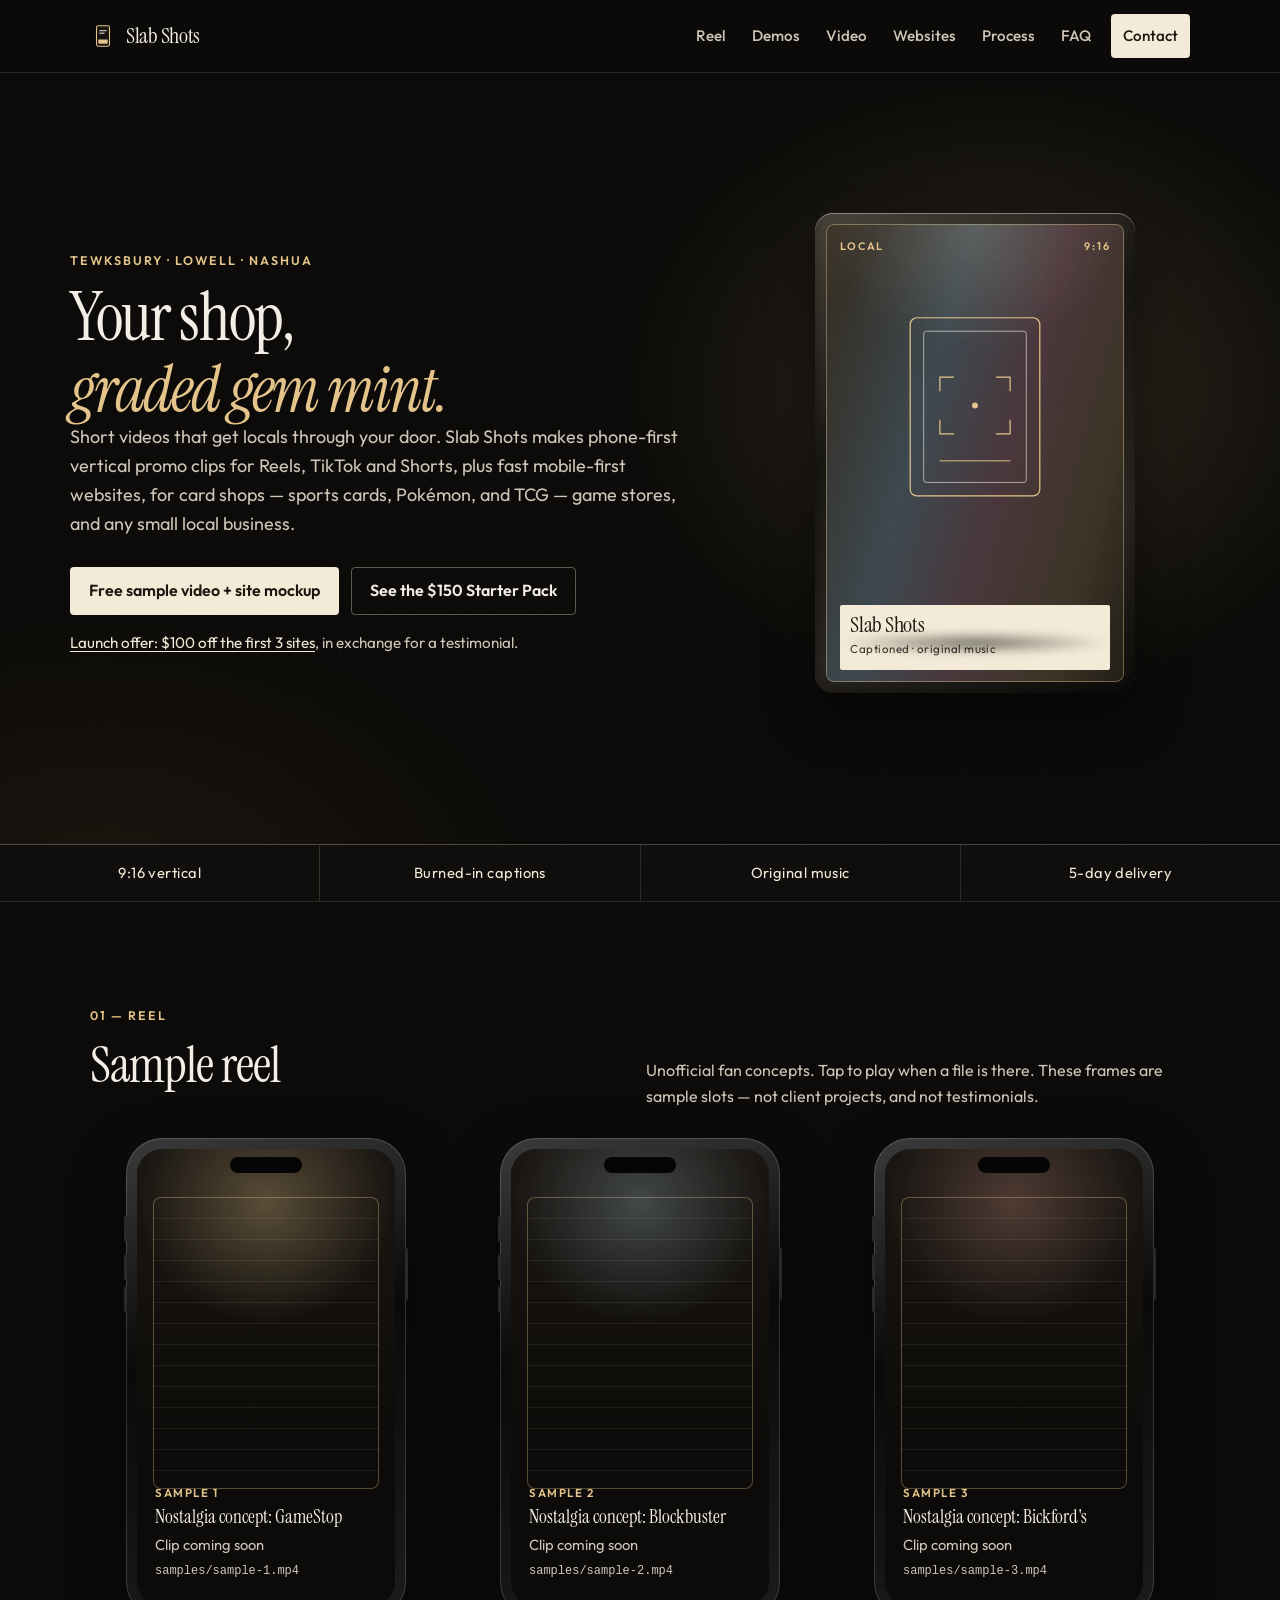
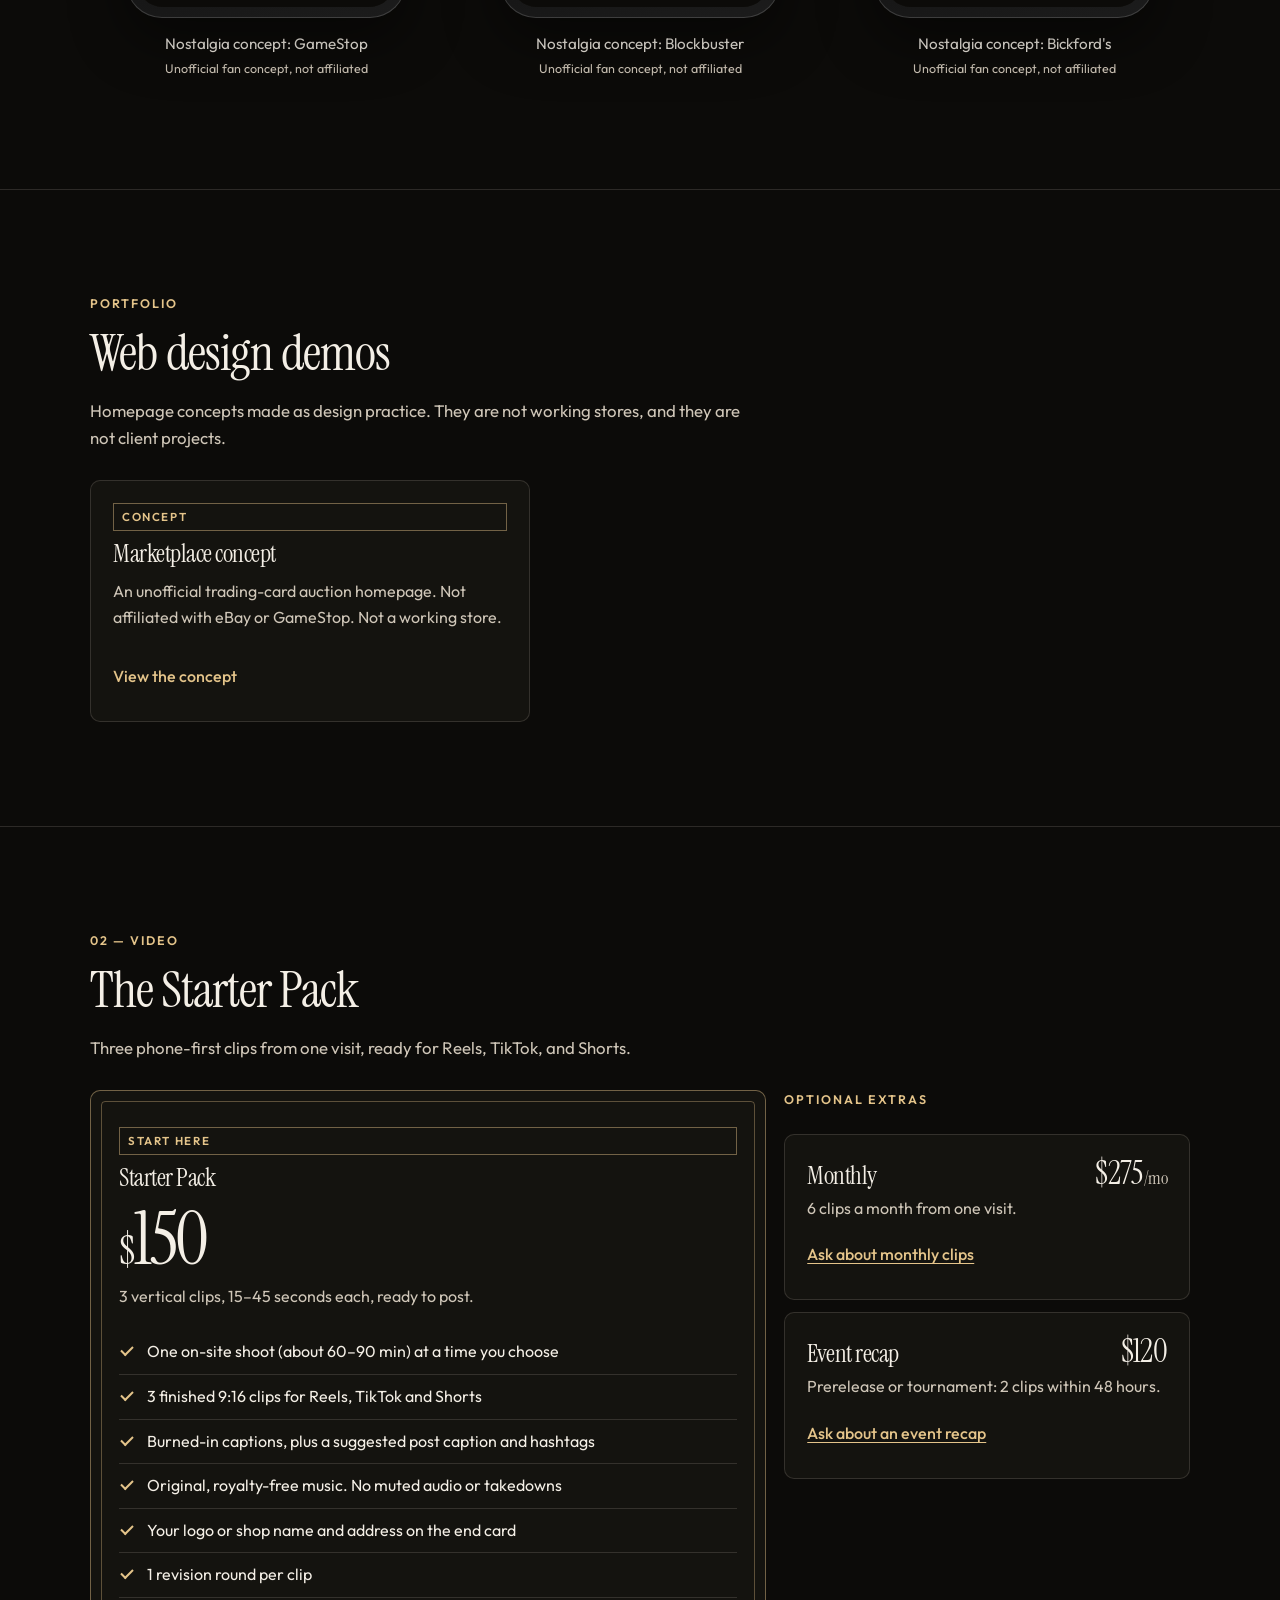
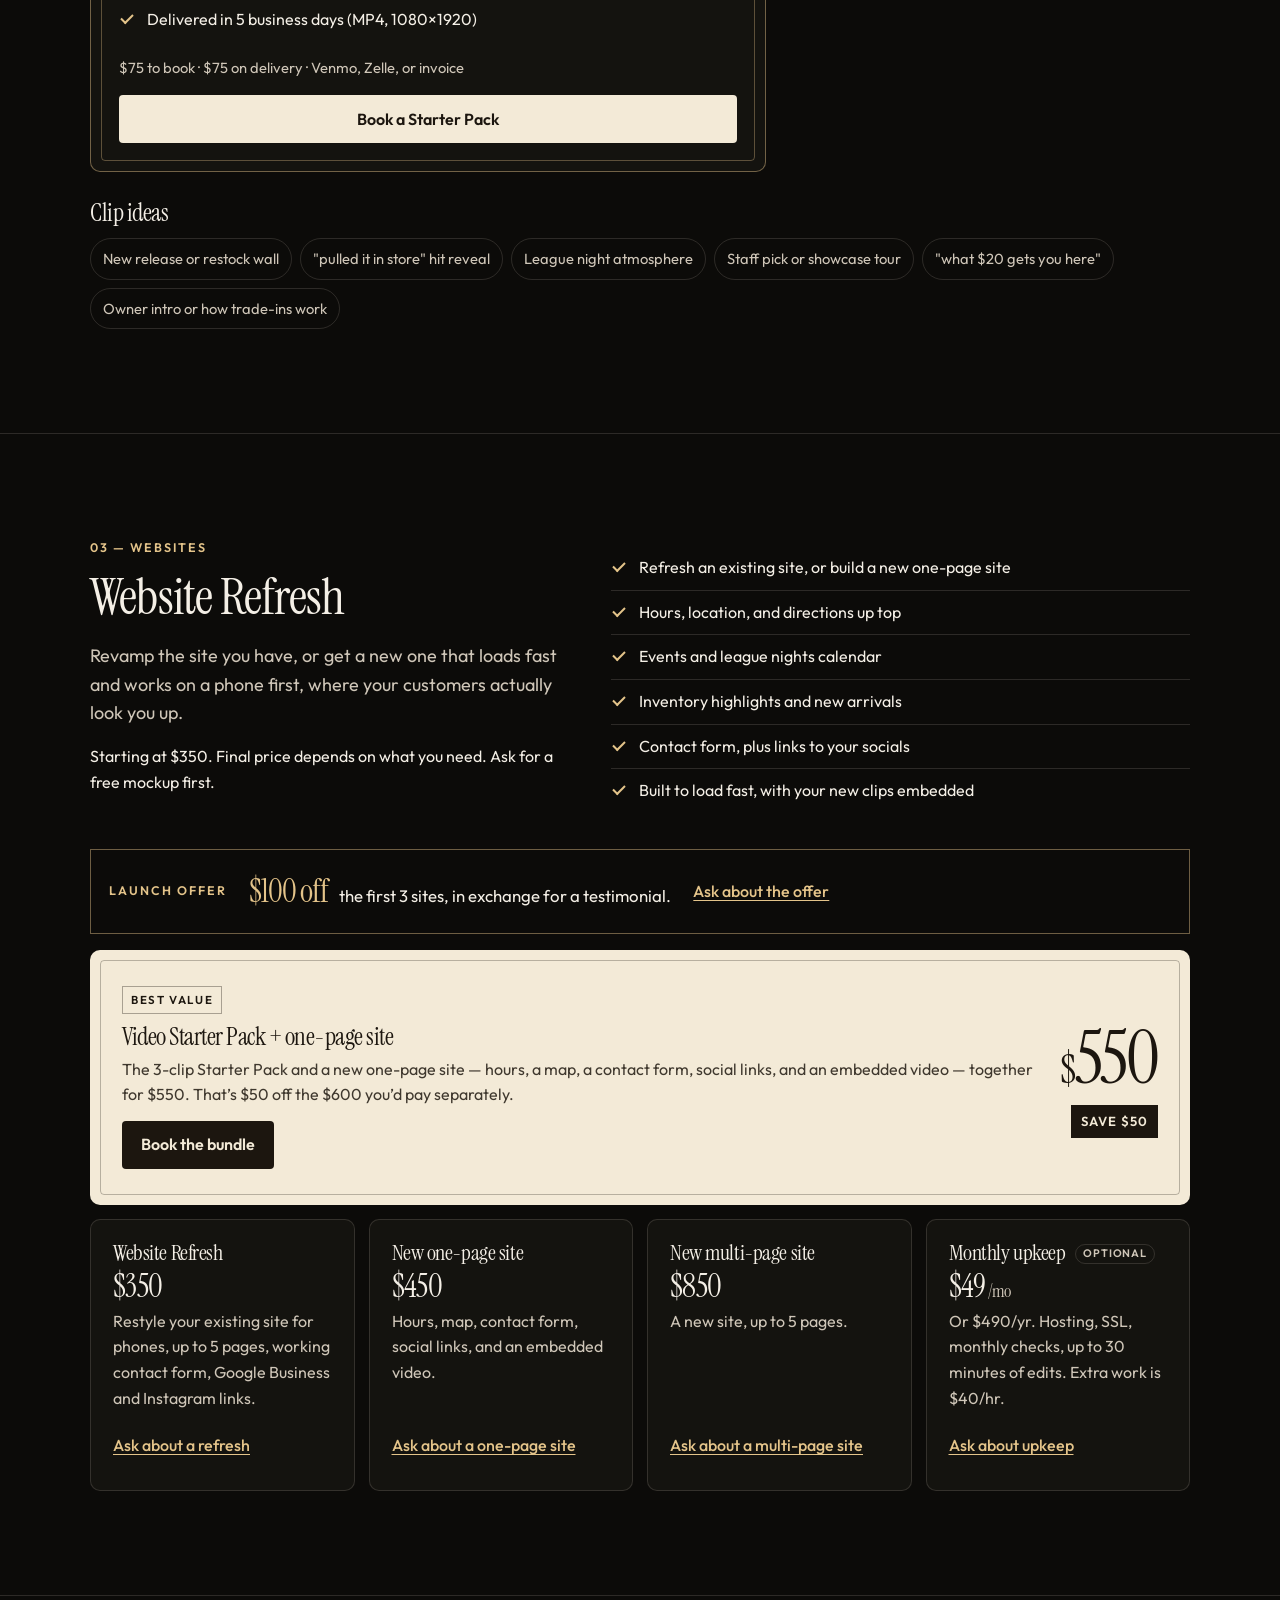
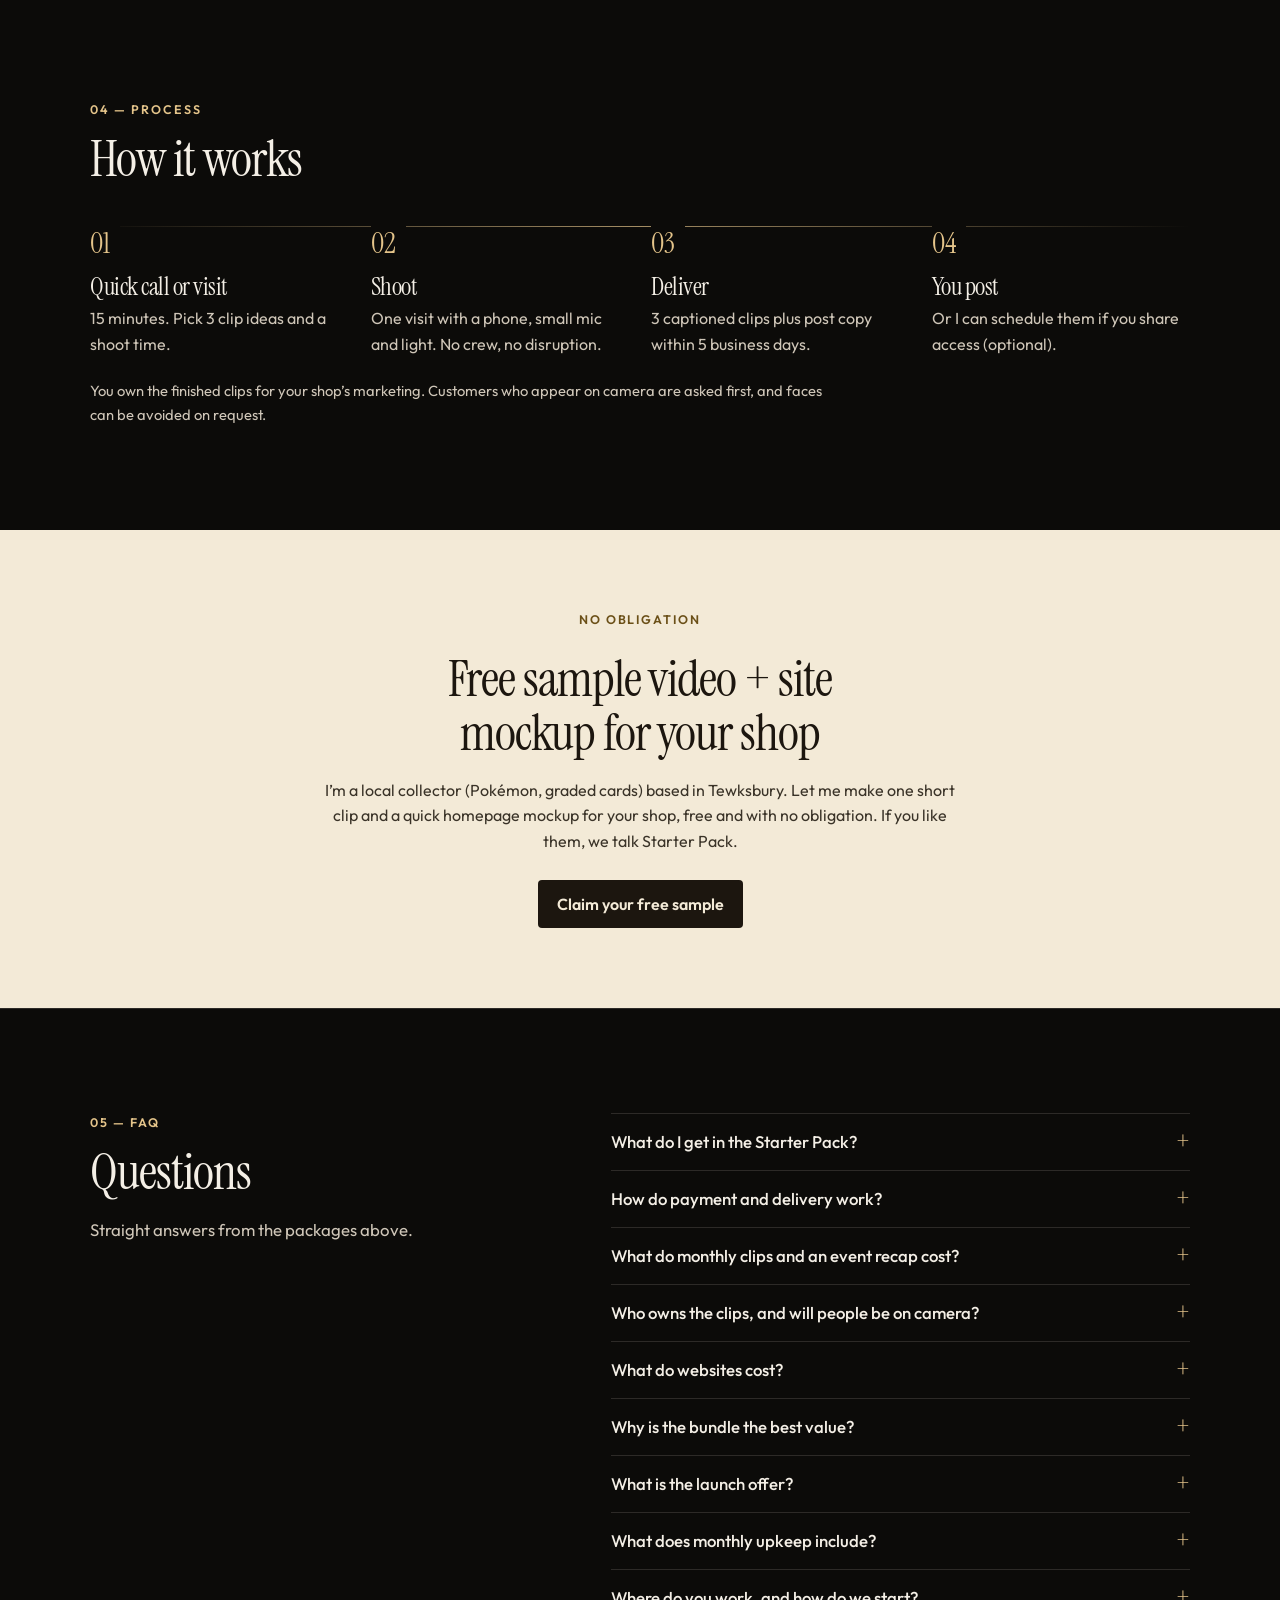
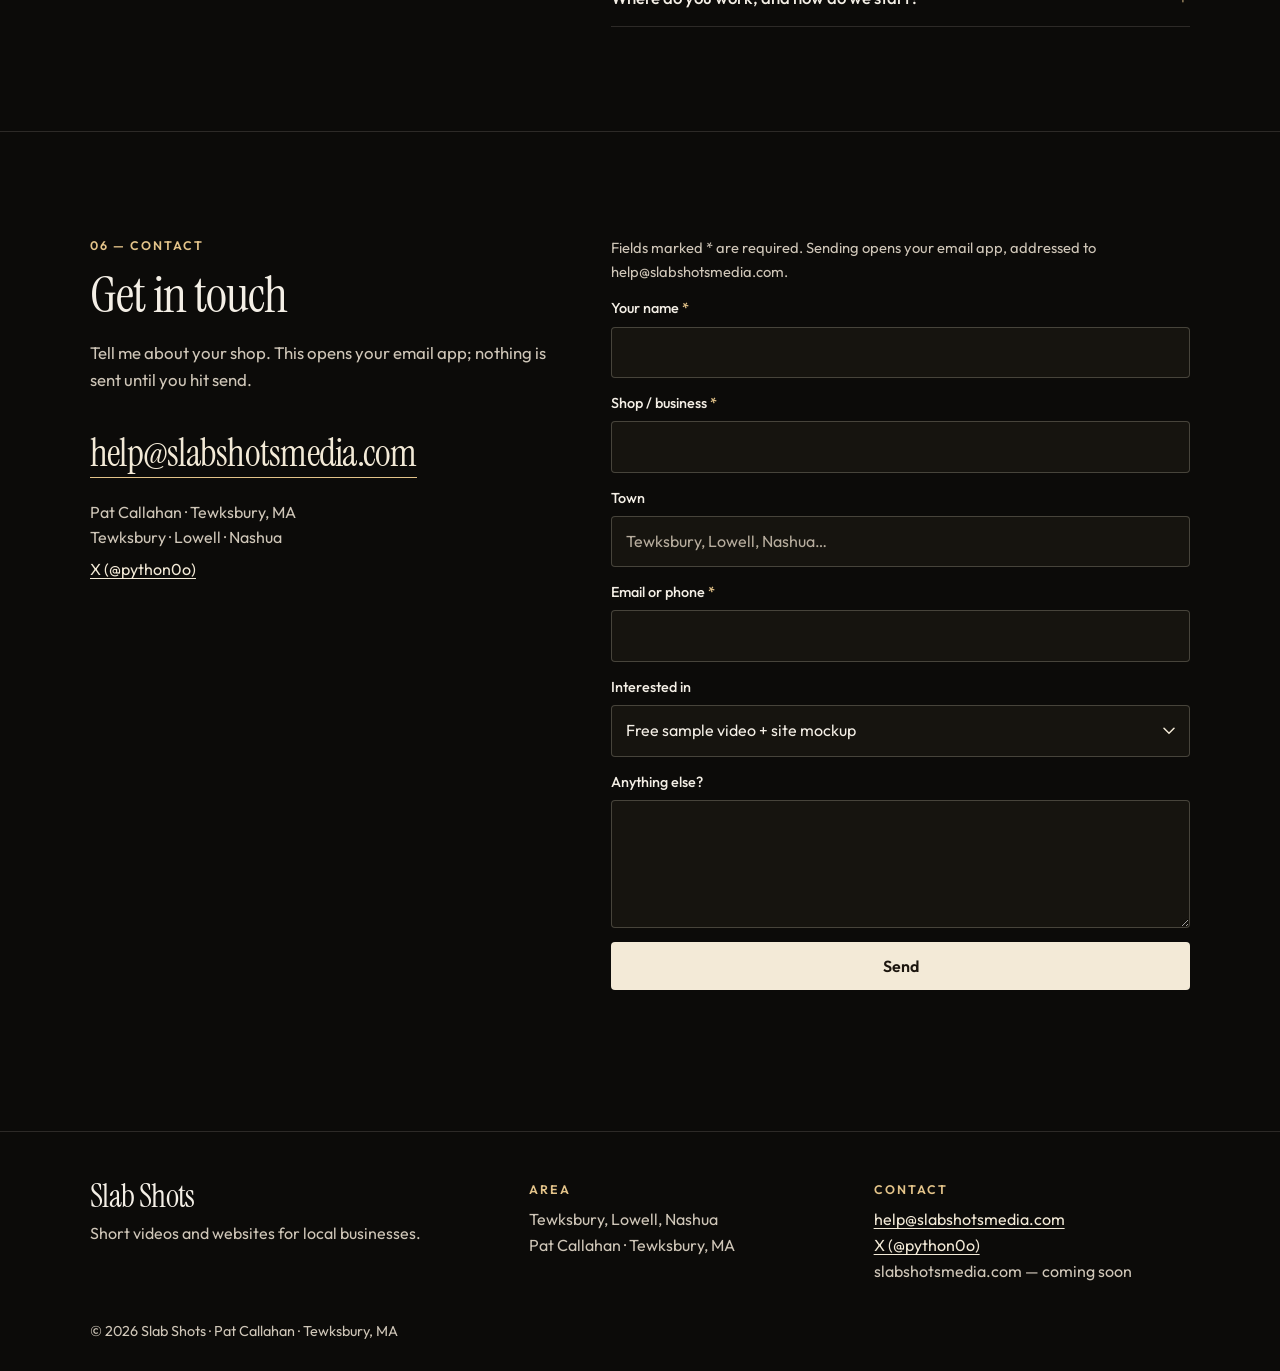
==== commit e8ba6b75: "Add an unofficial trading-card marketplace concept demo. Link it from a Web design demos card, and p" ====
--- a/index.html
+++ b/index.html
@@ -141,6 +141,7 @@
     </button>
     <nav id="site-nav" class="nav-links" aria-label="Main">
       <a href="#reel">Reel</a>
+      <a href="#demos">Demos</a>
       <a href="#pricing">Video</a>
       <a href="#website">Websites</a>
       <a href="#how">Process</a>
@@ -207,7 +208,7 @@
         <h2 id="reel-title">Sample reel</h2>
       </div>
       <div class="section-head-aside">
-        <p>Example clips made on a phone. Tap to play when a file is there. These frames are sample slots — not client projects, and not testimonials.</p>
+        <p>Unofficial fan concepts. Tap to play when a file is there. These frames are sample slots — not client projects, and not testimonials.</p>
         <div class="reel-nav">
           <button type="button" class="icon-btn" id="reel-prev" aria-label="Previous sample">
             <svg viewBox="0 0 16 16" aria-hidden="true"><path d="M10 3L5 8l5 5" fill="none" stroke="currentColor" stroke-width="1.5" stroke-linecap="round" stroke-linejoin="round"/></svg>
@@ -218,7 +219,7 @@
         </div>
       </div>
     </div>
-    <!-- Drop MP4s at samples/sample-1.mp4 … sample-3.mp4 (1080×1920). Placeholders stay until each file loads. -->
+    <!-- Posters: samples/sample-1.jpg … sample-3.jpg. Clips: samples/sample-1.mp4 … sample-3.mp4 (1080×1920). Placeholders stay until each file loads. -->
     <div class="reel-scroller" id="reel-scroller" aria-label="Sample clips">
       <div class="reel">
         <figure class="clip">
@@ -226,74 +227,100 @@
             <div class="bezel">
               <div class="screen">
                 <div class="island" aria-hidden="true"></div>
-                <video src="samples/sample-1.mp4" playsinline loop preload="metadata" controls aria-label="Sample clip: Restock / new arrivals. Example slot, not a client project."></video>
+                <img class="poster" src="samples/sample-1.jpg" alt="">
+                <video src="samples/sample-1.mp4" poster="samples/sample-1.jpg" playsinline loop preload="metadata" controls aria-label="Nostalgia concept: GameStop. Unofficial fan concept, not affiliated. Example slot, not a client project."></video>
                 <div class="ph">
                   <p class="ph-kicker">Sample 1</p>
-                  <p class="ph-title">Restock / new arrivals</p>
+                  <p class="ph-title">Nostalgia concept: GameStop</p>
                   <p class="ph-state">Clip coming soon</p>
                   <p class="ph-file"><code>samples/sample-1.mp4</code></p>
                 </div>
-                <button type="button" class="play-big" aria-label="Play sample: Restock / new arrivals">
+                <button type="button" class="play-big" aria-label="Play sample: Nostalgia concept: GameStop">
                   <svg viewBox="0 0 24 24" aria-hidden="true"><path d="M8 5.5v13l11-6.5-11-6.5z" fill="currentColor"/></svg>
                 </button>
                 <div class="controls">
-                  <button type="button" class="ctrl pause-btn" aria-label="Pause sample: Restock / new arrivals">Pause</button>
+                  <button type="button" class="ctrl pause-btn" aria-label="Pause sample: Nostalgia concept: GameStop">Pause</button>
                   <button type="button" class="ctrl mute-btn" aria-pressed="false" aria-label="Mute">Mute</button>
                 </div>
               </div>
             </div>
           </div>
-          <figcaption>Restock / new arrivals</figcaption>
+          <figcaption>
+            <span class="cap-title">Nostalgia concept: GameStop</span>
+            <span class="cap-note">Unofficial fan concept, not affiliated</span>
+          </figcaption>
         </figure>
         <figure class="clip">
           <div class="phone">
             <div class="bezel">
               <div class="screen">
                 <div class="island" aria-hidden="true"></div>
-                <video src="samples/sample-2.mp4" playsinline loop preload="metadata" controls aria-label="Sample clip: Showcase case tour. Example slot, not a client project."></video>
+                <img class="poster" src="samples/sample-2.jpg" alt="">
+                <video src="samples/sample-2.mp4" poster="samples/sample-2.jpg" playsinline loop preload="metadata" controls aria-label="Nostalgia concept: Blockbuster. Unofficial fan concept, not affiliated. Example slot, not a client project."></video>
                 <div class="ph">
                   <p class="ph-kicker">Sample 2</p>
-                  <p class="ph-title">Showcase case tour</p>
+                  <p class="ph-title">Nostalgia concept: Blockbuster</p>
                   <p class="ph-state">Clip coming soon</p>
                   <p class="ph-file"><code>samples/sample-2.mp4</code></p>
                 </div>
-                <button type="button" class="play-big" aria-label="Play sample: Showcase case tour">
+                <button type="button" class="play-big" aria-label="Play sample: Nostalgia concept: Blockbuster">
                   <svg viewBox="0 0 24 24" aria-hidden="true"><path d="M8 5.5v13l11-6.5-11-6.5z" fill="currentColor"/></svg>
                 </button>
                 <div class="controls">
-                  <button type="button" class="ctrl pause-btn" aria-label="Pause sample: Showcase case tour">Pause</button>
+                  <button type="button" class="ctrl pause-btn" aria-label="Pause sample: Nostalgia concept: Blockbuster">Pause</button>
                   <button type="button" class="ctrl mute-btn" aria-pressed="false" aria-label="Mute">Mute</button>
                 </div>
               </div>
             </div>
           </div>
-          <figcaption>Showcase case tour</figcaption>
+          <figcaption>
+            <span class="cap-title">Nostalgia concept: Blockbuster</span>
+            <span class="cap-note">Unofficial fan concept, not affiliated</span>
+          </figcaption>
         </figure>
         <figure class="clip">
           <div class="phone">
             <div class="bezel">
               <div class="screen">
                 <div class="island" aria-hidden="true"></div>
-                <video src="samples/sample-3.mp4" playsinline loop preload="metadata" controls aria-label="Sample clip: Game night atmosphere. Example slot, not a client project."></video>
+                <img class="poster" src="samples/sample-3.jpg" alt="">
+                <video src="samples/sample-3.mp4" poster="samples/sample-3.jpg" playsinline loop preload="metadata" controls aria-label="Nostalgia concept: Bickford's. Unofficial fan concept, not affiliated. Example slot, not a client project."></video>
                 <div class="ph">
                   <p class="ph-kicker">Sample 3</p>
-                  <p class="ph-title">Game night atmosphere</p>
+                  <p class="ph-title">Nostalgia concept: Bickford's</p>
                   <p class="ph-state">Clip coming soon</p>
                   <p class="ph-file"><code>samples/sample-3.mp4</code></p>
                 </div>
-                <button type="button" class="play-big" aria-label="Play sample: Game night atmosphere">
+                <button type="button" class="play-big" aria-label="Play sample: Nostalgia concept: Bickford's">
                   <svg viewBox="0 0 24 24" aria-hidden="true"><path d="M8 5.5v13l11-6.5-11-6.5z" fill="currentColor"/></svg>
                 </button>
                 <div class="controls">
-                  <button type="button" class="ctrl pause-btn" aria-label="Pause sample: Game night atmosphere">Pause</button>
+                  <button type="button" class="ctrl pause-btn" aria-label="Pause sample: Nostalgia concept: Bickford's">Pause</button>
                   <button type="button" class="ctrl mute-btn" aria-pressed="false" aria-label="Mute">Mute</button>
                 </div>
               </div>
             </div>
           </div>
-          <figcaption>Game night atmosphere</figcaption>
+          <figcaption>
+            <span class="cap-title">Nostalgia concept: Bickford's</span>
+            <span class="cap-note">Unofficial fan concept, not affiliated</span>
+          </figcaption>
         </figure>
       </div>
+    </div>
+  </section>
+
+  <section id="demos" class="section" aria-labelledby="demos-title">
+    <div class="wrap">
+      <p class="kicker">Portfolio</p>
+      <h2 id="demos-title">Web design demos</h2>
+      <p class="dek">Homepage concepts made as design practice. They are not working stores, and they are not client projects.</p>
+      <a class="card demo-card" href="demos/marketplace-concept/">
+        <p class="tag">Concept</p>
+        <h3>Marketplace concept</h3>
+        <p class="muted">An unofficial trading-card auction homepage. Not affiliated with eBay or GameStop. Not a working store.</p>
+        <span class="text-link">View the concept</span>
+      </a>
     </div>
   </section>
 
@@ -683,6 +710,16 @@
     video.addEventListener("loadedmetadata", markReady);
     if (video.readyState >= 1) markReady();
 
+    var poster = clip.querySelector(".poster");
+    if (poster) {
+      function markPoster() {
+        if (poster.naturalWidth > 0) clip.classList.add("has-poster");
+      }
+      poster.addEventListener("load", markPoster);
+      poster.addEventListener("error", function () { clip.classList.remove("has-poster"); });
+      if (poster.complete) markPoster();
+    }
+
     function play() {
       pauseOthers(video);
       video.muted = false;
--- a/styles.css
+++ b/styles.css
@@ -520,6 +520,8 @@
   margin-top: 14px;
   font-size: 0.95rem;
 }
+.cap-title { display: block; color: var(--text); }
+.cap-note { display: block; margin-top: 4px; font-size: 0.78rem; line-height: 1.35; }
 .phone { filter: drop-shadow(0 22px 28px rgba(0, 0, 0, 0.45)); }
 .bezel {
   position: relative;
@@ -565,7 +567,8 @@
   border-radius: 20px;
   z-index: 4;
 }
-.screen video {
+.screen video,
+.screen .poster {
   position: absolute;
   inset: 0;
   width: 100%;
@@ -573,6 +576,8 @@
   object-fit: cover;
   background: #000;
 }
+.screen video { z-index: 2; }
+.screen .poster { z-index: 1; display: none; }
 .ph { display: none; }
 .js .clip:not(.has-played) .ph {
   display: flex;
@@ -611,7 +616,7 @@
   color: var(--gold);
   font-weight: 600;
 }
-.ph-title { font-family: var(--serif); font-size: 1.45rem; line-height: 1.1; color: var(--text); }
+.ph-title { font-family: var(--serif); font-size: 1.2rem; line-height: 1.15; color: var(--text); }
 .ph-state { color: var(--muted); font-size: 0.92rem; }
 .ph-file { color: var(--muted); font-size: 0.75rem; }
 .ph-file code { font-family: ui-monospace, SFMono-Regular, Menlo, Consolas, monospace; }
@@ -620,6 +625,8 @@
 .js .clip.is-ready:not(.has-played) video { opacity: 0; pointer-events: none; }
 .js .clip.is-ready .ph-state,
 .js .clip.is-ready .ph-file { display: none; }
+.js .clip.has-poster .poster { display: block; }
+.js .clip.has-poster .ph { display: none; }
 
 .play-big { display: none; }
 .js .clip.is-ready:not(.is-playing) .play-big {
@@ -719,6 +726,14 @@
 .row h3 { margin: 0; }
 .mini .muted { margin-bottom: 12px; }
 .ideas-block { margin-top: 28px; }
+.demo-card {
+  display: flex;
+  max-width: 440px;
+  margin-top: 8px;
+  text-decoration: none;
+  color: inherit;
+}
+.demo-card .text-link { margin-top: 12px; }
 .ideas {
   list-style: none;
   padding: 0;
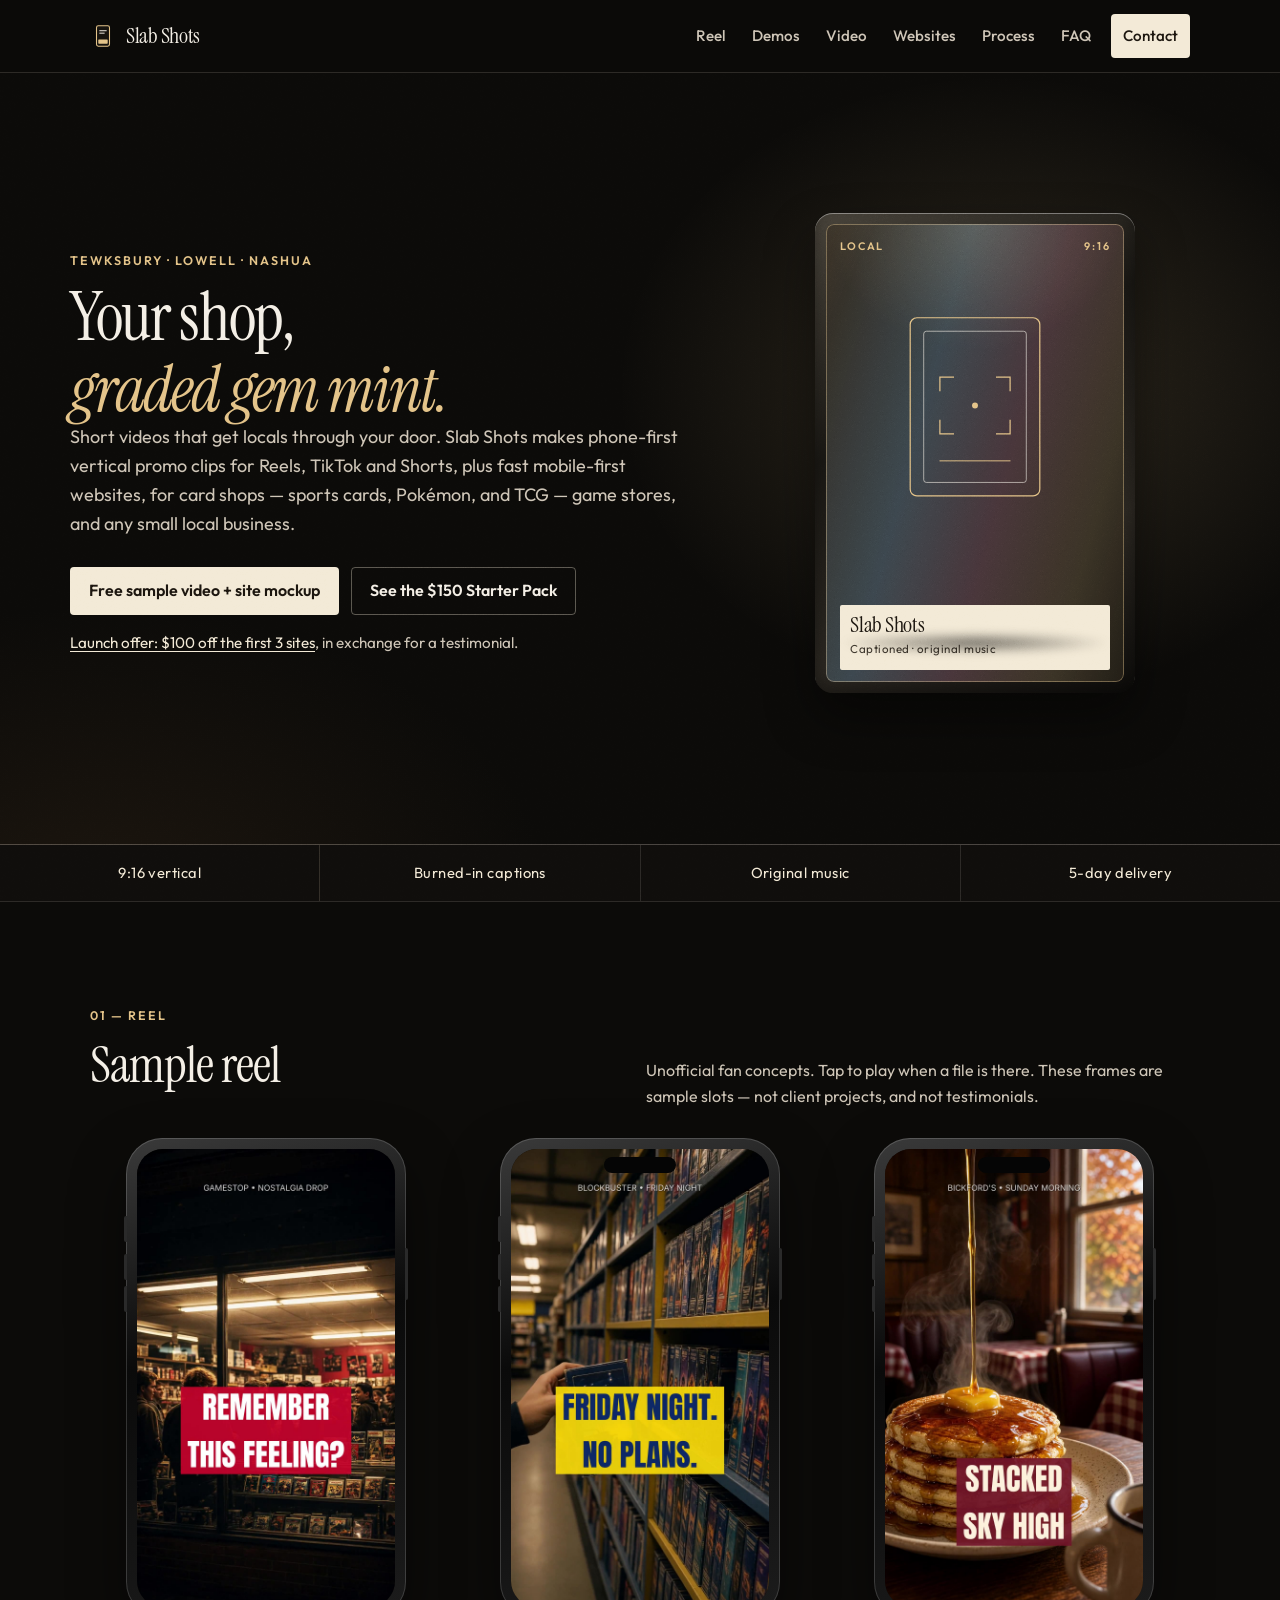
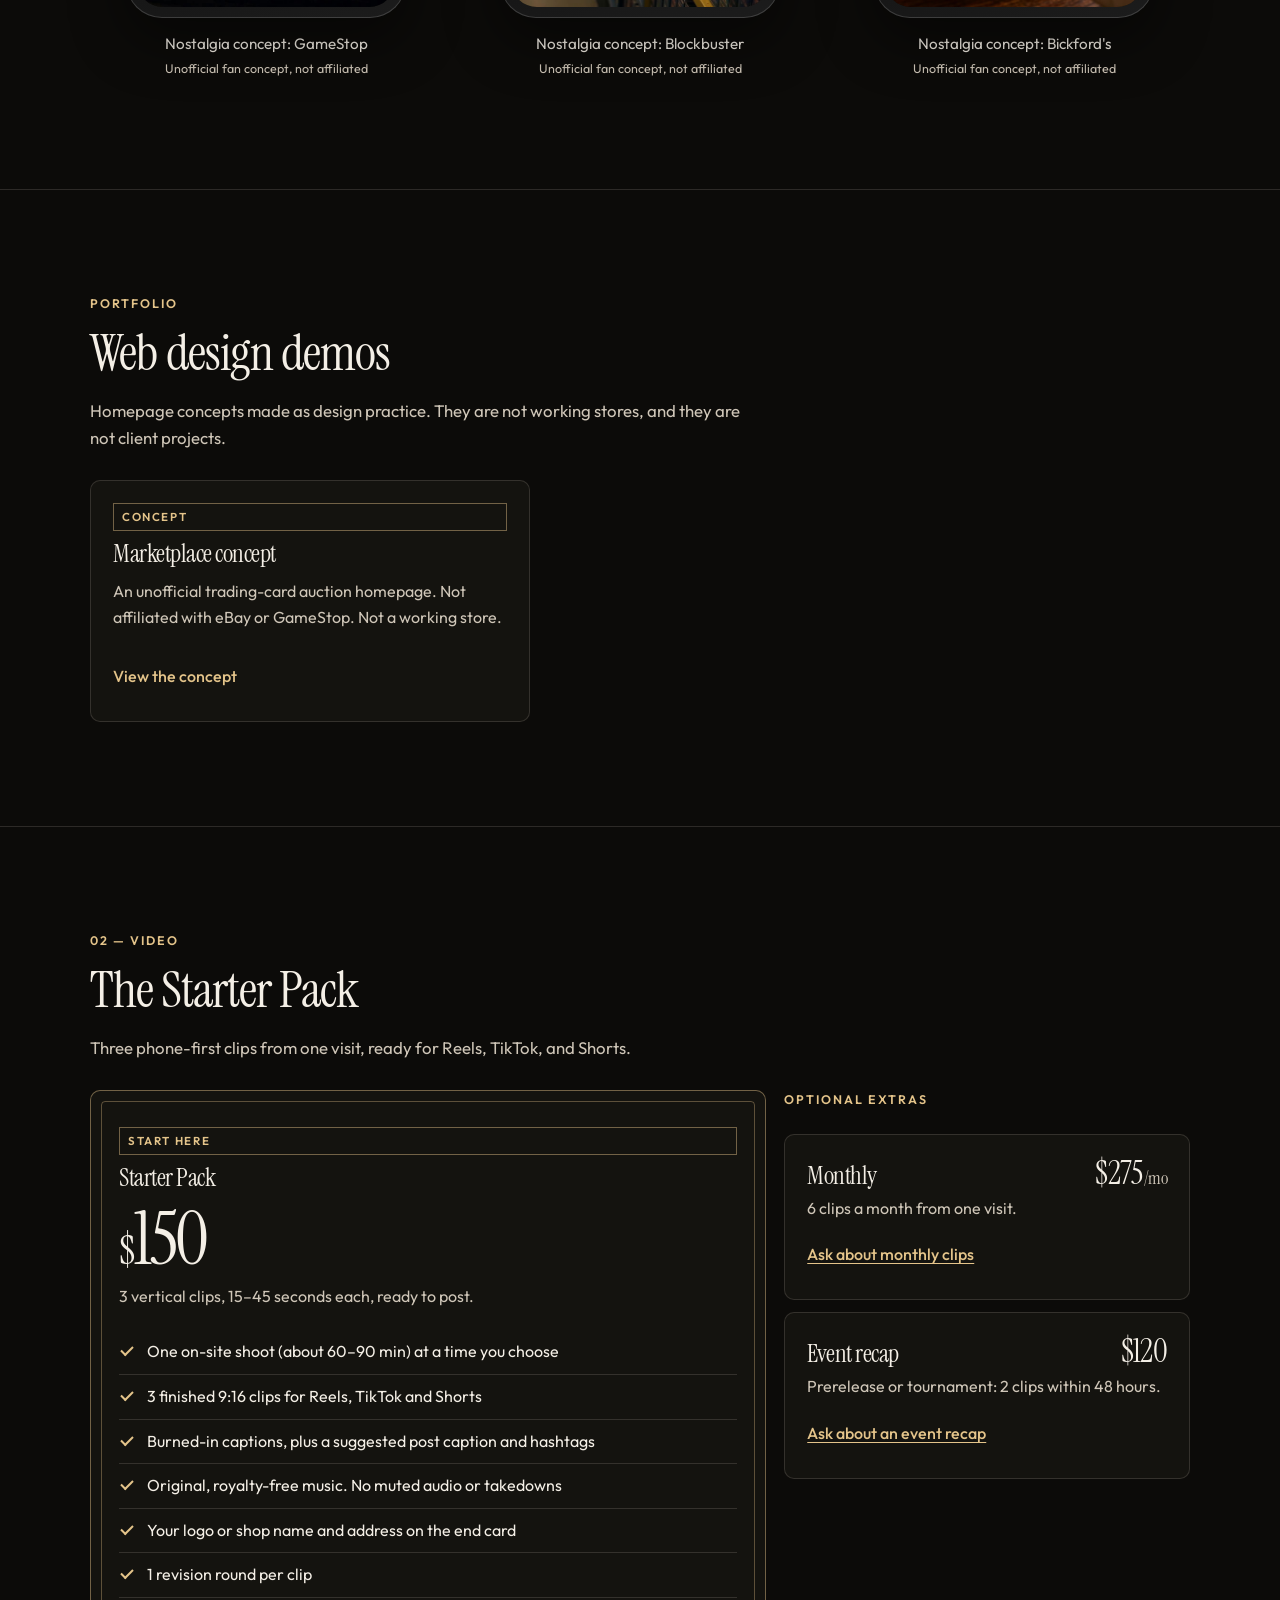
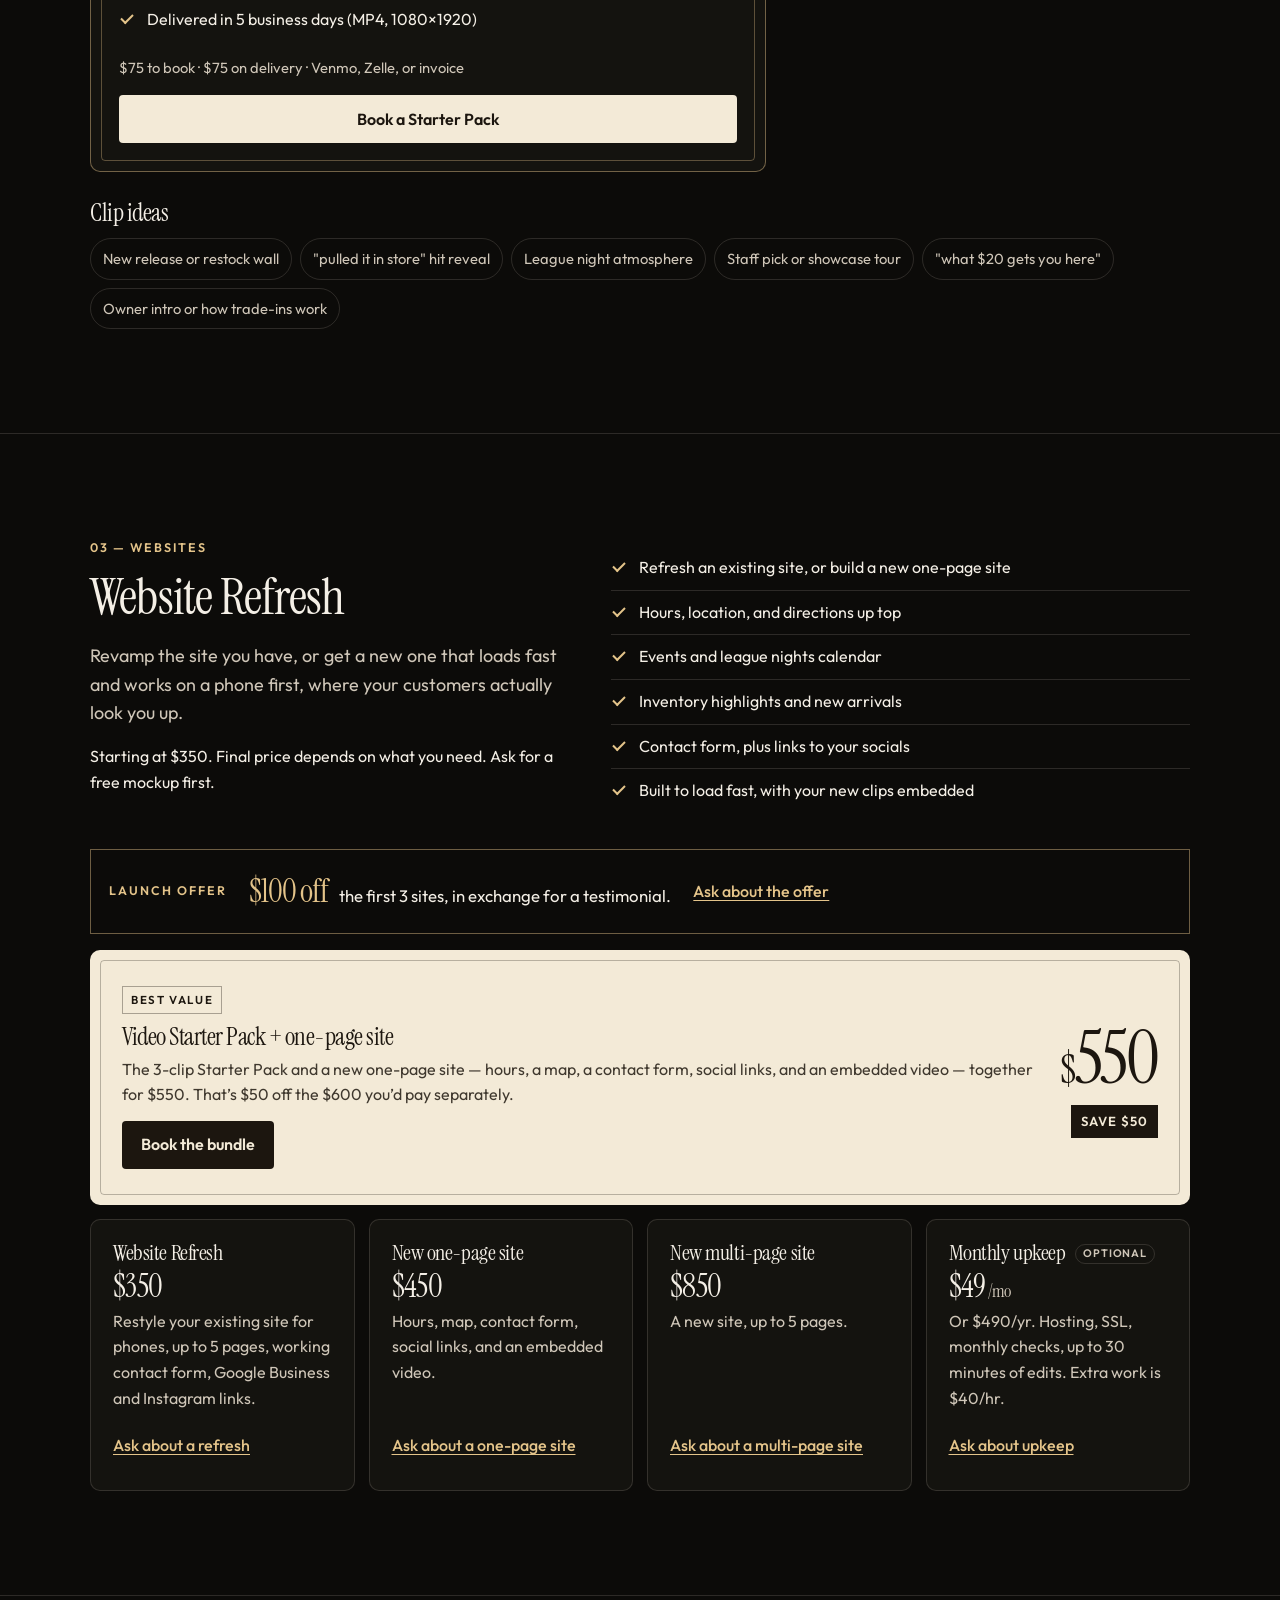
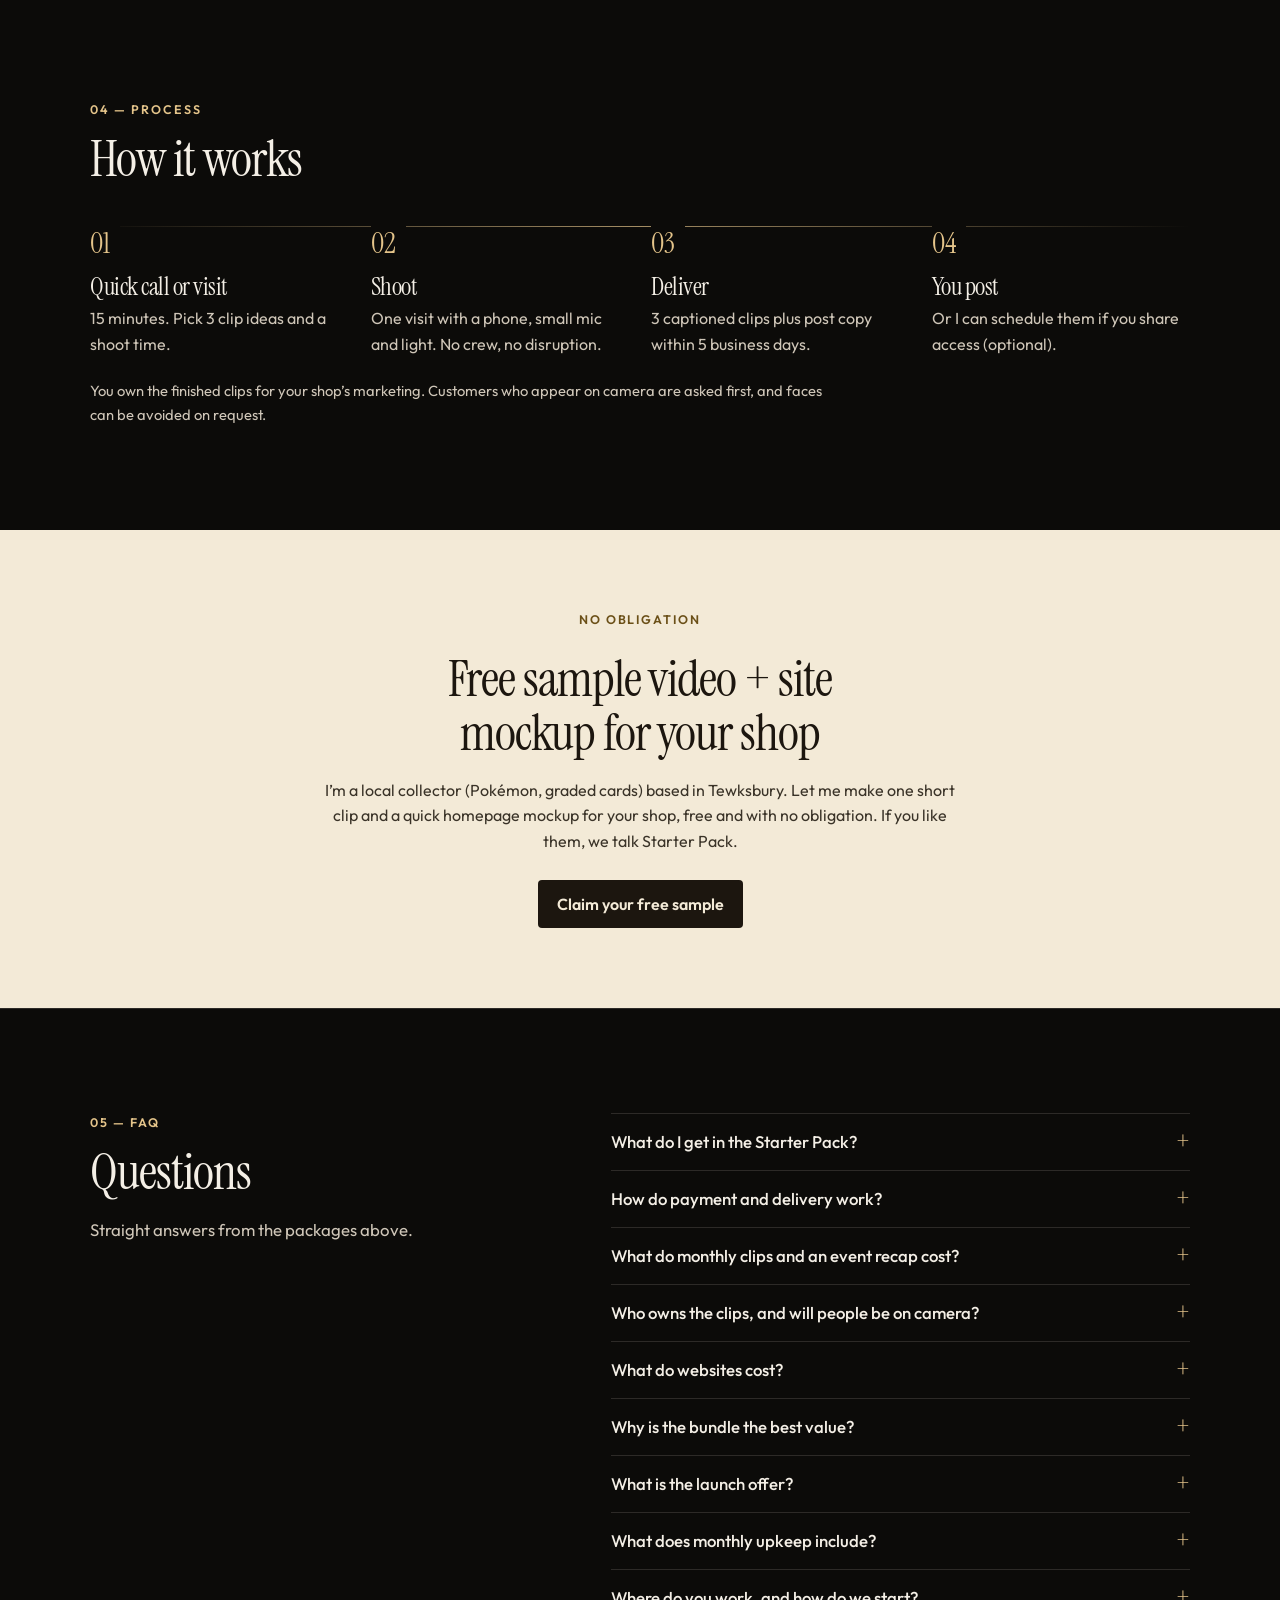
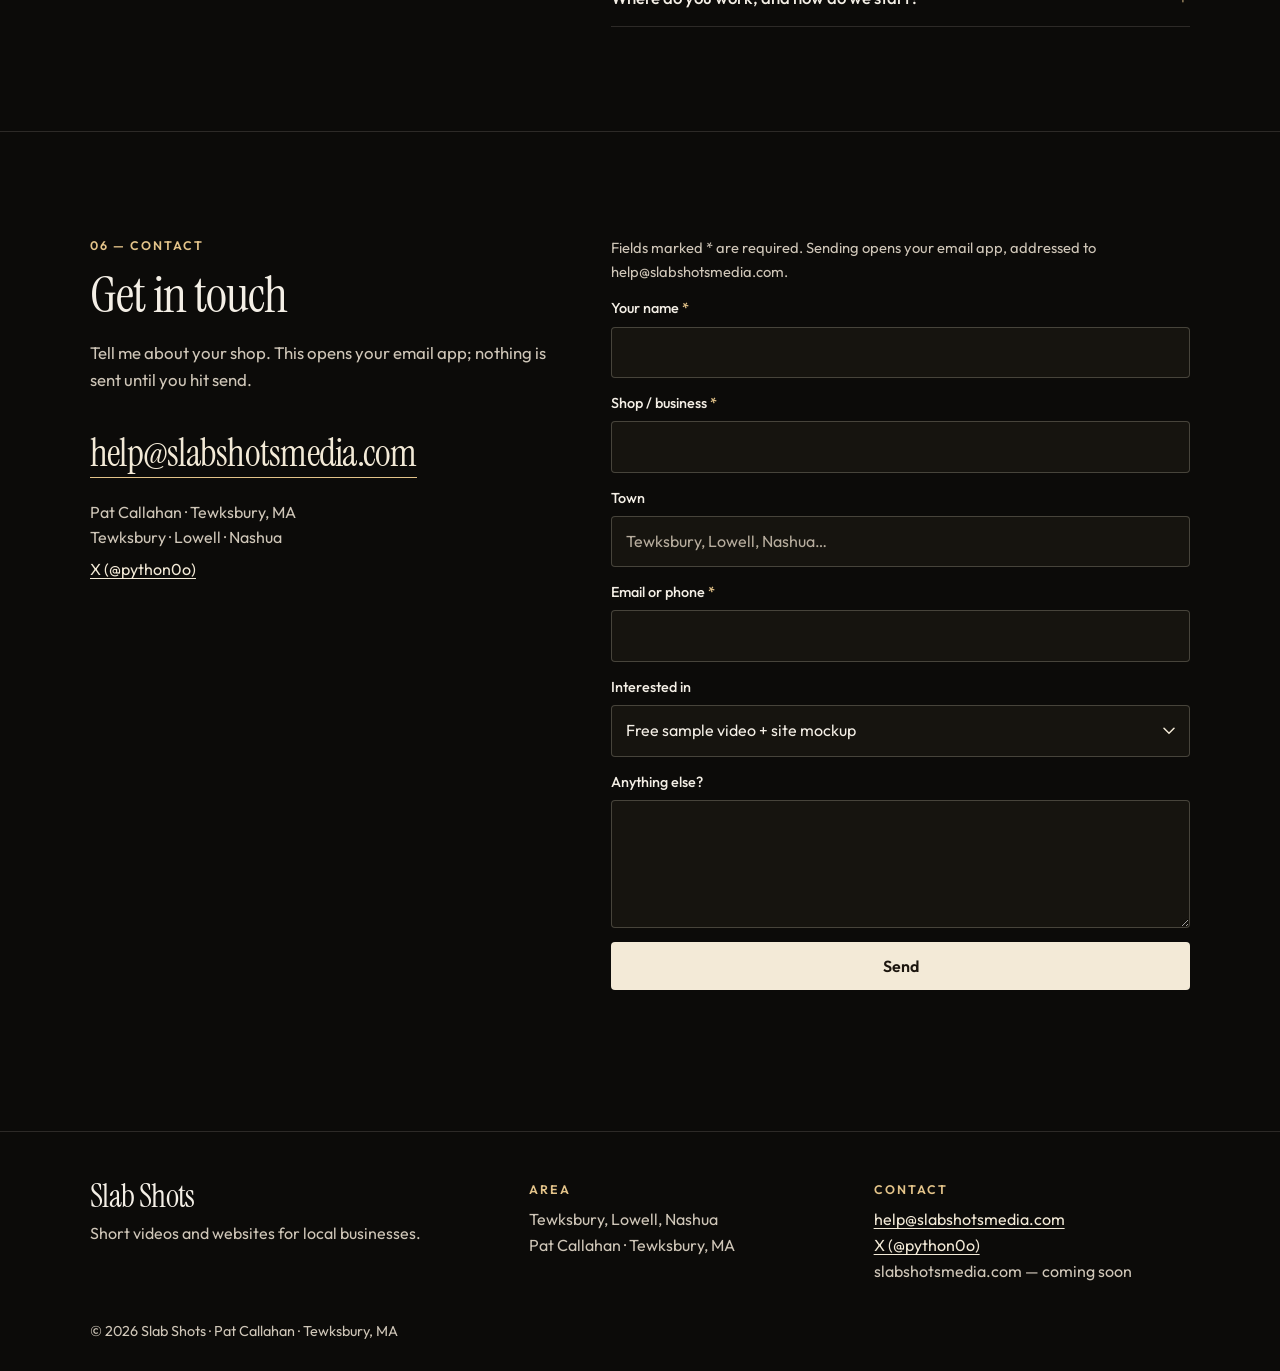
==== commit ca7ba7b3: "Point canonical and og:url at slabshotsmedia.com" ====
--- a/index.html
+++ b/index.html
@@ -10,14 +10,14 @@
 <meta name="theme-color" content="#0c0b09">
 <meta name="color-scheme" content="dark">
 <meta name="format-detection" content="telephone=no">
-<link rel="canonical" href="https://python0o.github.io/slabshots-site/">
+<link rel="canonical" href="https://slabshotsmedia.com/">
 <meta property="og:type" content="website">
 <meta property="og:site_name" content="Slab Shots">
 <meta property="og:locale" content="en_US">
-<meta property="og:url" content="https://python0o.github.io/slabshots-site/">
+<meta property="og:url" content="https://slabshotsmedia.com/">
 <meta property="og:title" content="Slab Shots · Graded-quality short videos &amp; websites">
 <meta property="og:description" content="Phone-first vertical promo videos and fast mobile websites for card shops, game stores, and small businesses around Tewksbury, Lowell, and Nashua.">
-<meta property="og:image" content="https://python0o.github.io/slabshots-site/og.png">
+<meta property="og:image" content="https://slabshotsmedia.com/og.png">
 <meta property="og:image:width" content="2400">
 <meta property="og:image:height" content="1260">
 <meta property="og:image:alt" content="Slab Shots. Your shop, graded gem mint. Vertical videos and websites for local card shops.">
@@ -25,7 +25,7 @@
 <meta name="twitter:site" content="@python0o">
 <meta name="twitter:title" content="Slab Shots · Graded-quality short videos &amp; websites">
 <meta name="twitter:description" content="Phone-first vertical promo videos and fast mobile websites for card shops, game stores, and small businesses around Tewksbury, Lowell, and Nashua.">
-<meta name="twitter:image" content="https://python0o.github.io/slabshots-site/og.png">
+<meta name="twitter:image" content="https://slabshotsmedia.com/og.png">
 <meta name="twitter:image:alt" content="Slab Shots. Your shop, graded gem mint. Vertical videos and websites for local card shops.">
 <link rel="icon" href="favicon.svg" type="image/svg+xml">
 <link rel="icon" href="favicon-32.png" sizes="32x32" type="image/png">
@@ -40,8 +40,8 @@
   "@type": "ProfessionalService",
   "name": "Slab Shots",
   "description": "Phone-first vertical promo videos and fast mobile-first websites for card shops, game stores, and small local businesses.",
-  "url": "https://python0o.github.io/slabshots-site/",
-  "image": "https://python0o.github.io/slabshots-site/og.png",
+  "url": "https://slabshotsmedia.com/",
+  "image": "https://slabshotsmedia.com/og.png",
   "email": "help@slabshotsmedia.com",
   "currenciesAccepted": "USD",
   "paymentAccepted": "Venmo, Zelle, Invoice",
